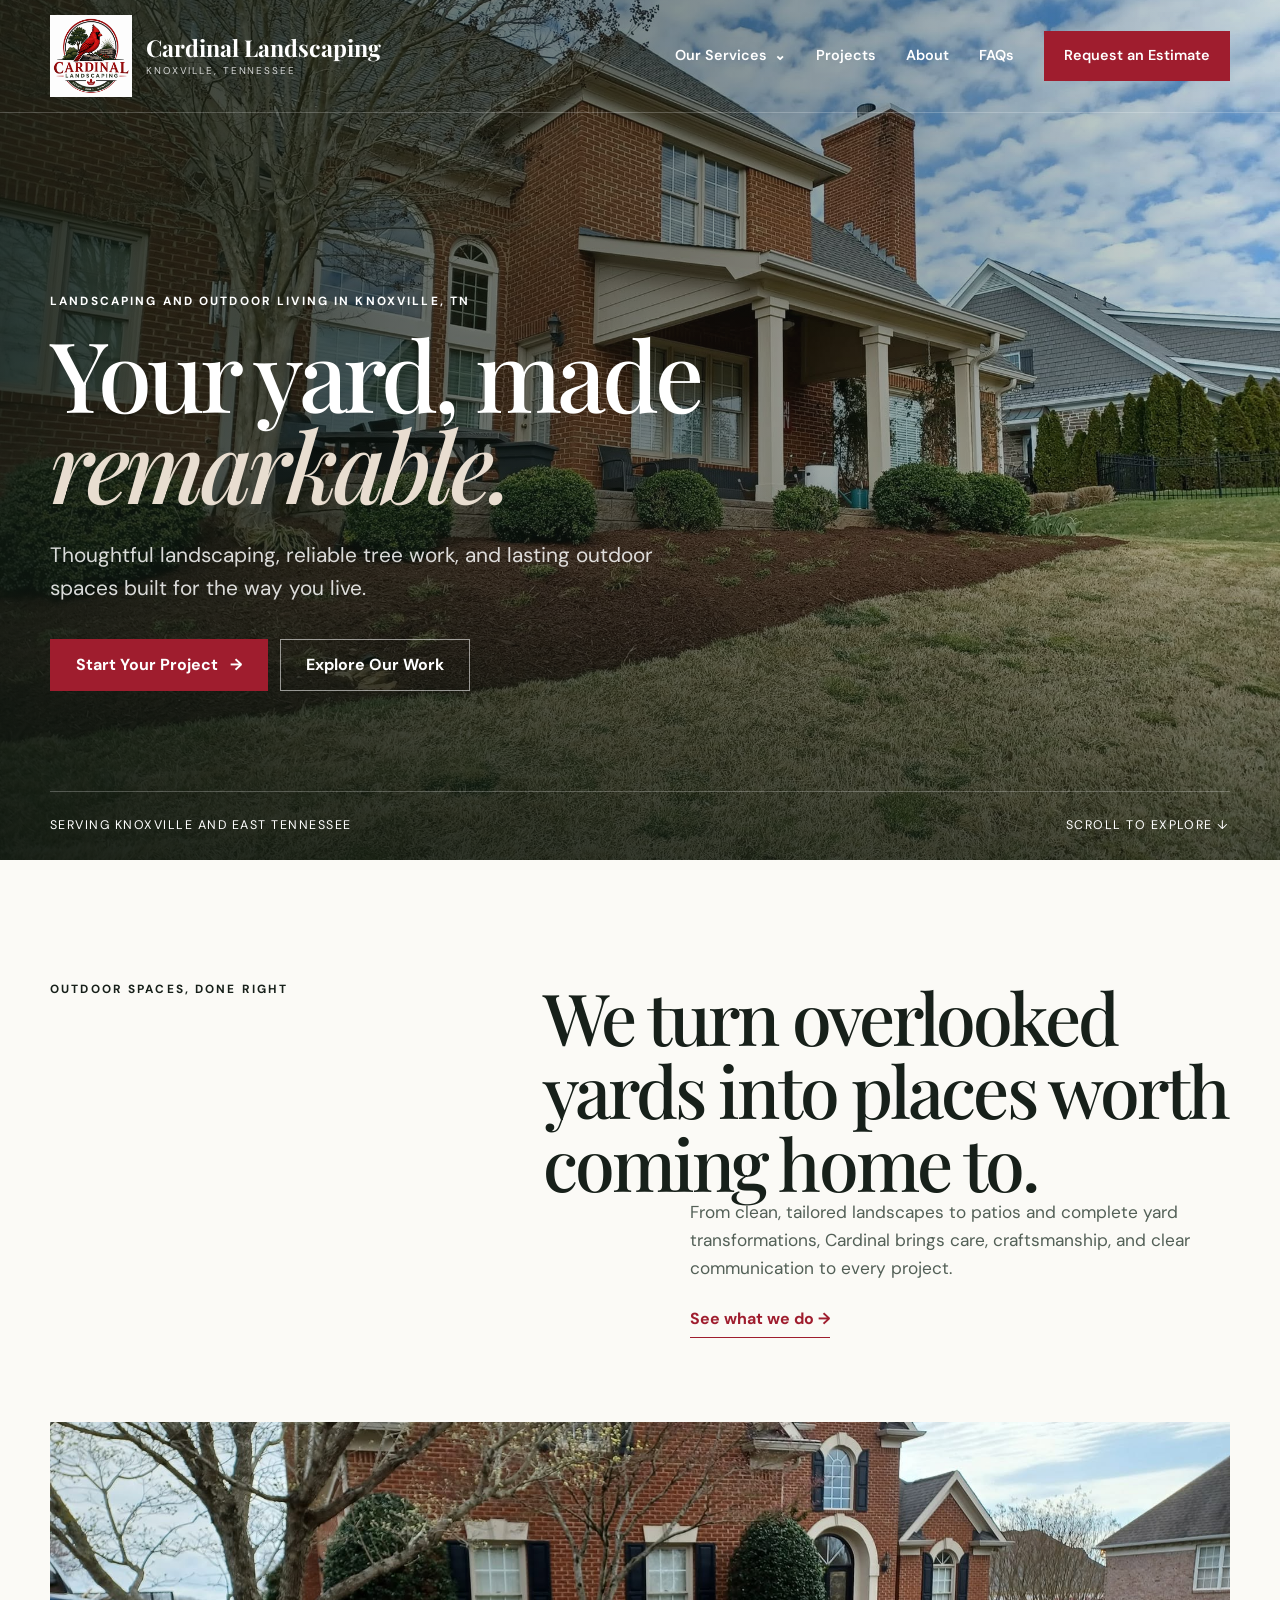
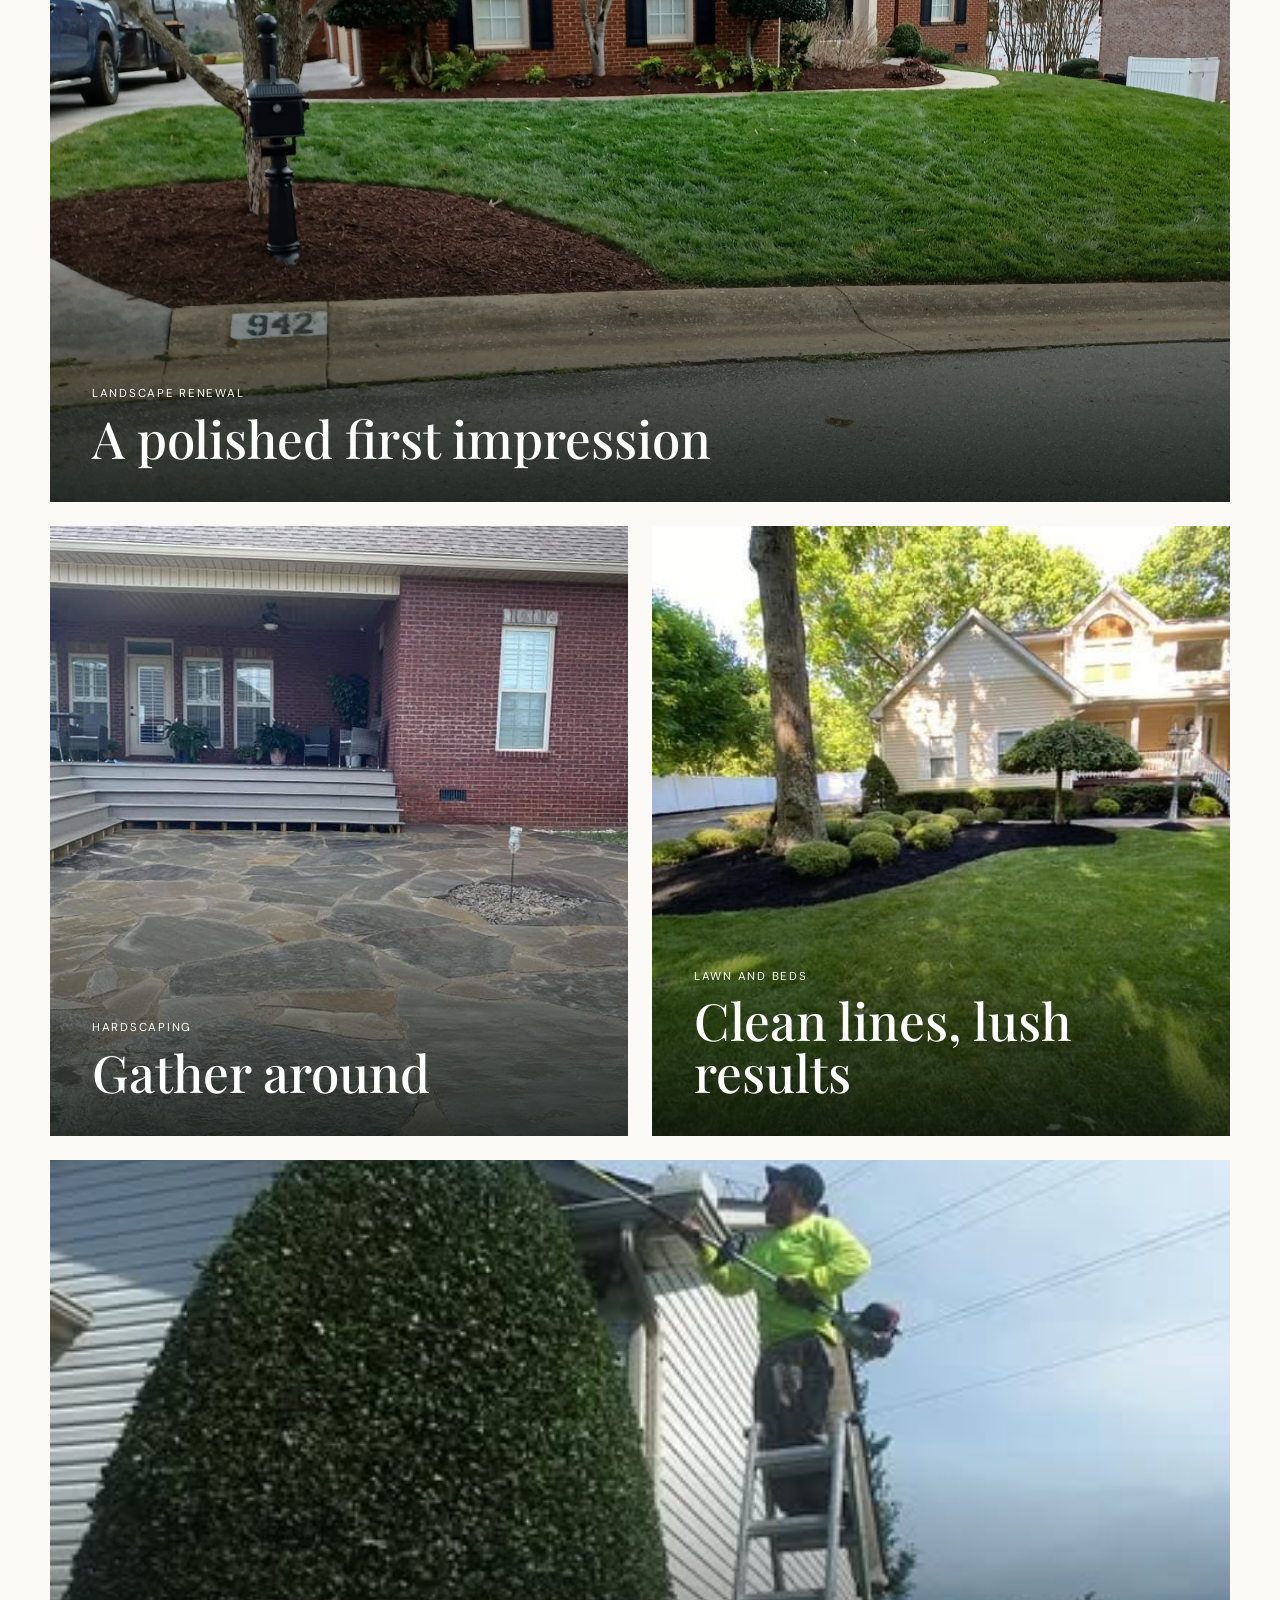
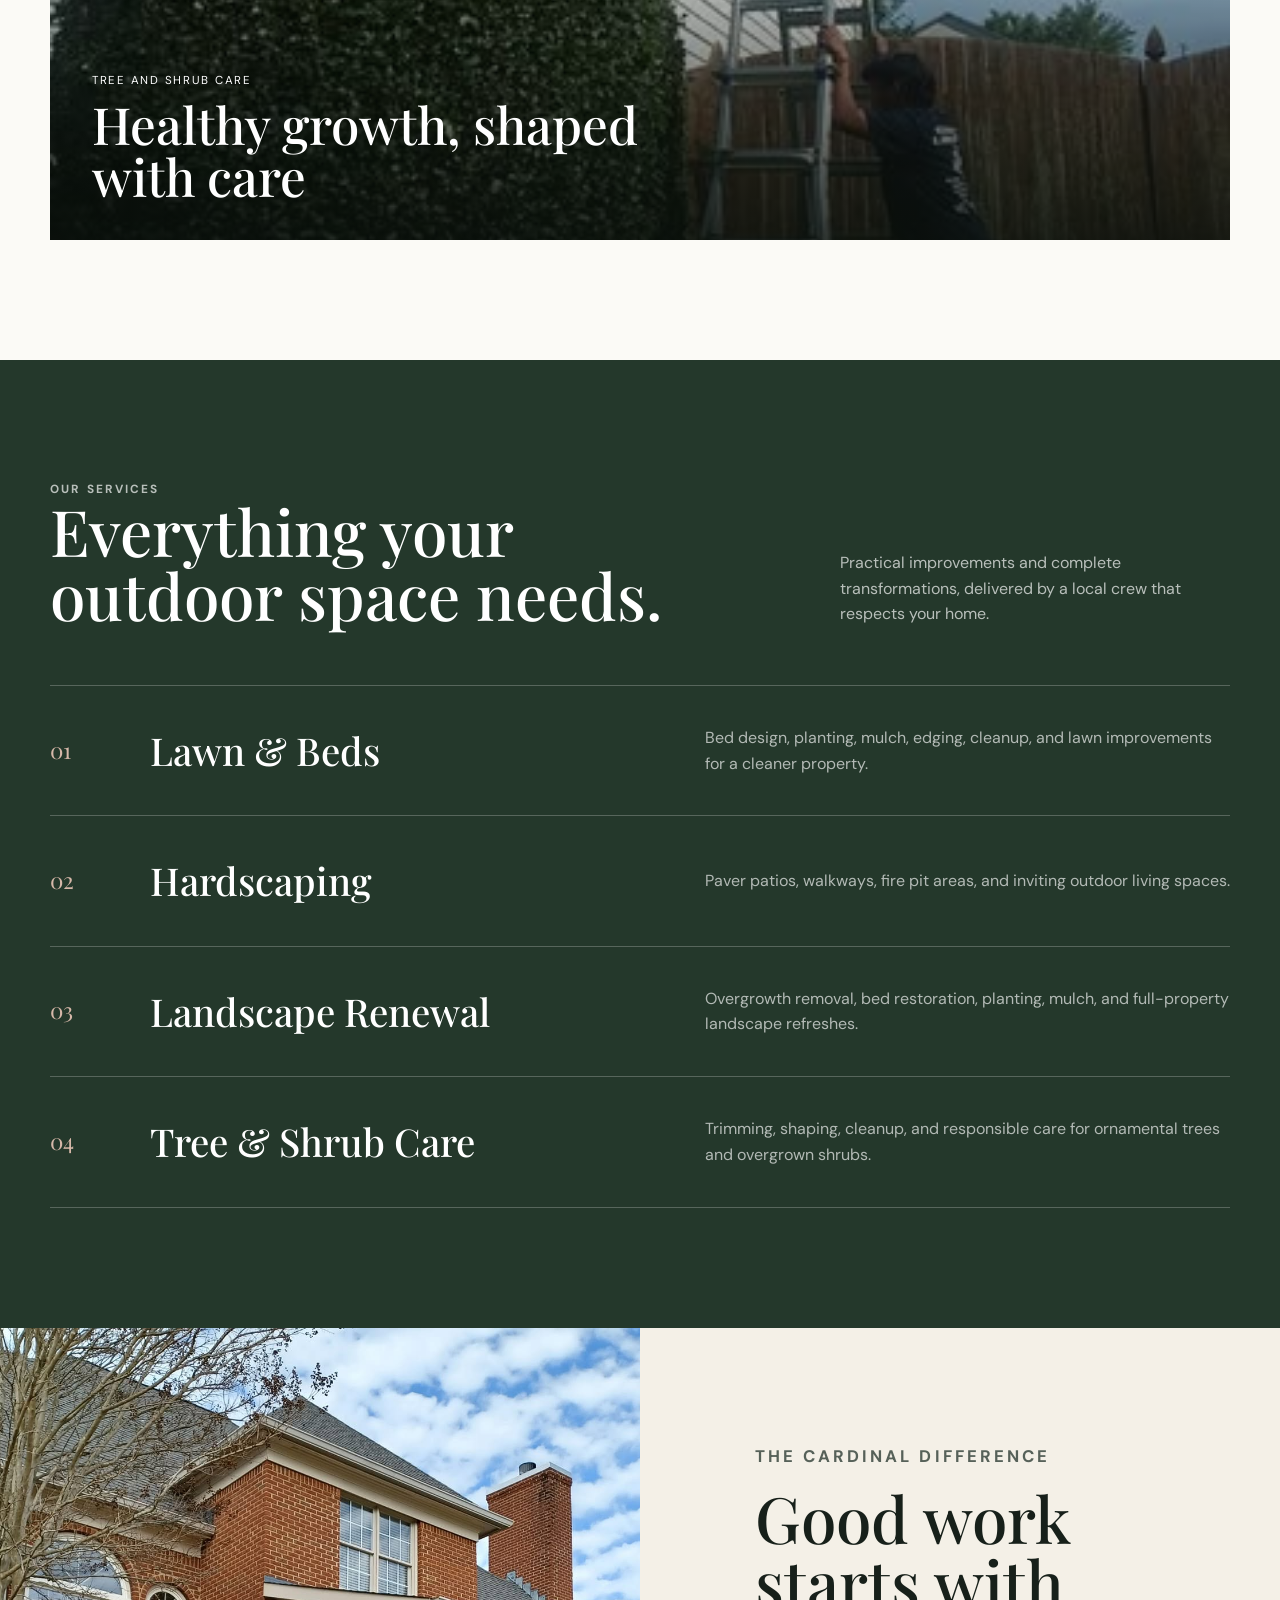
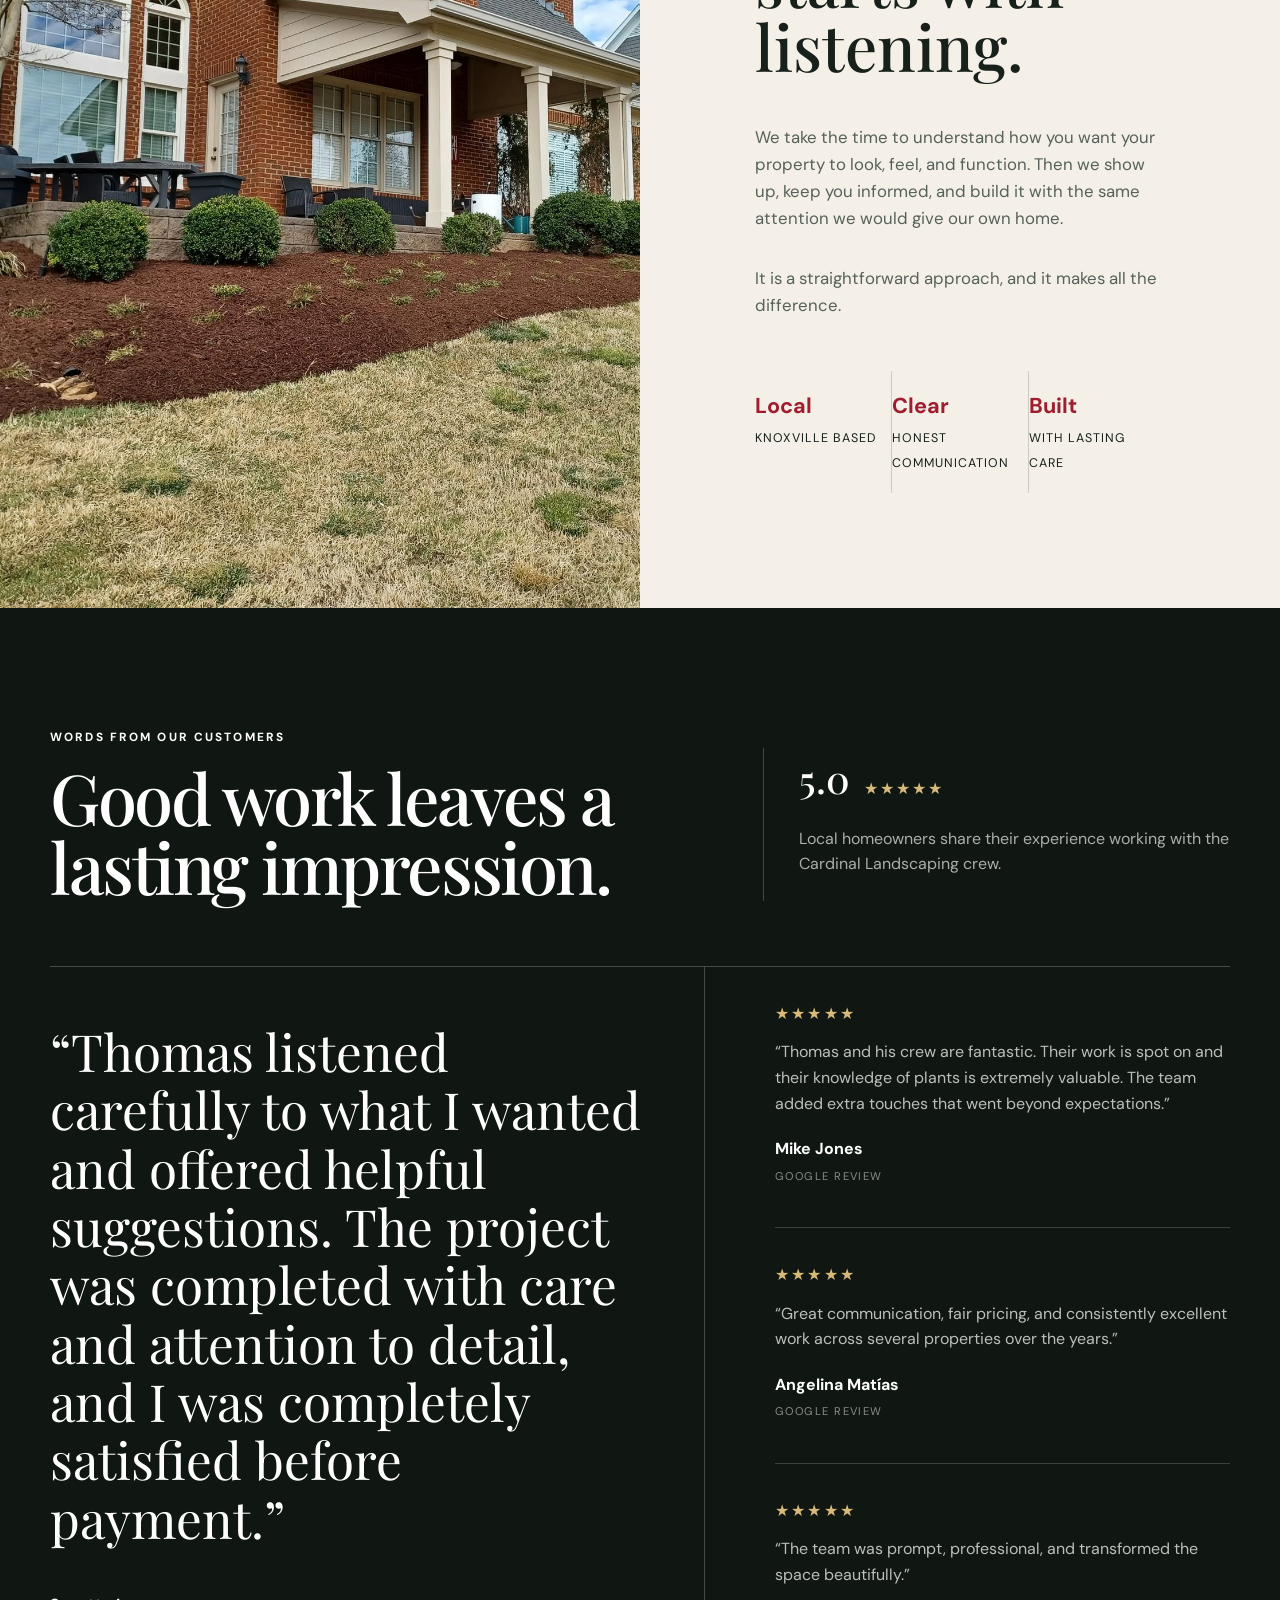
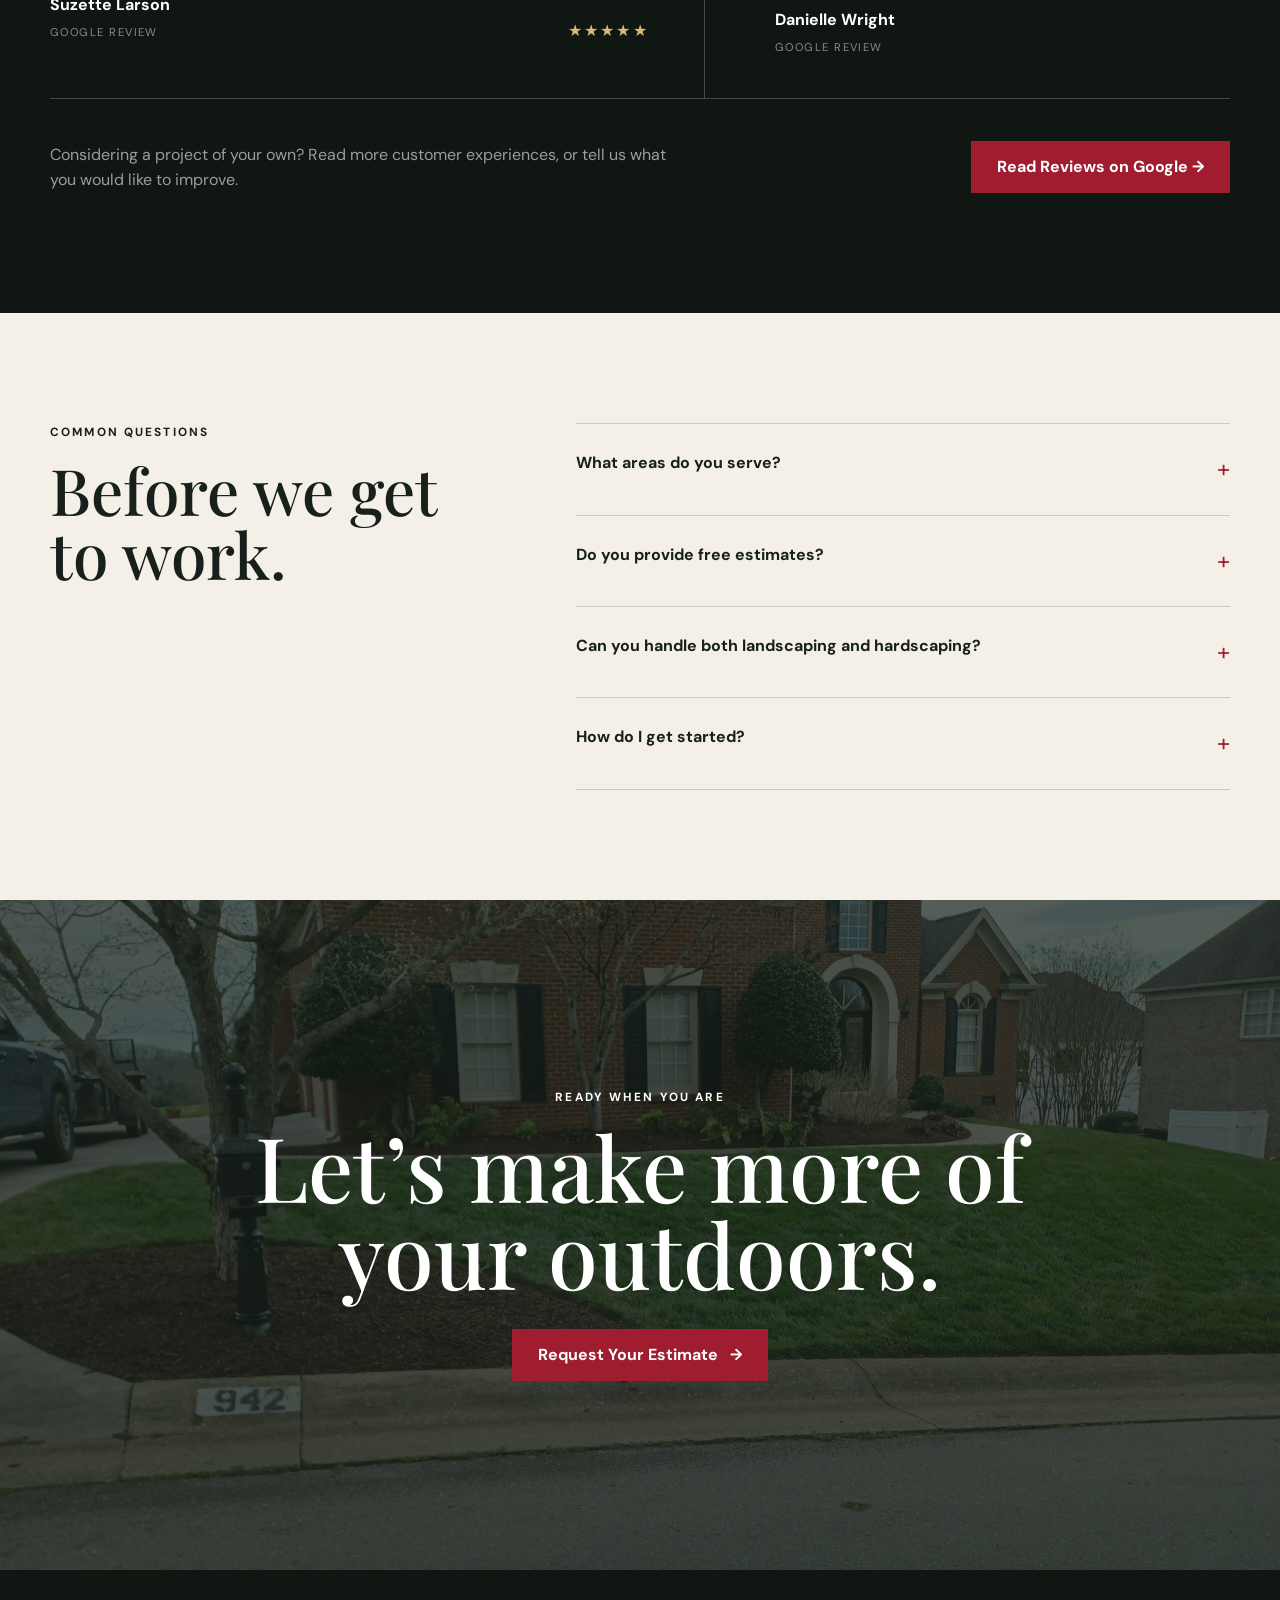
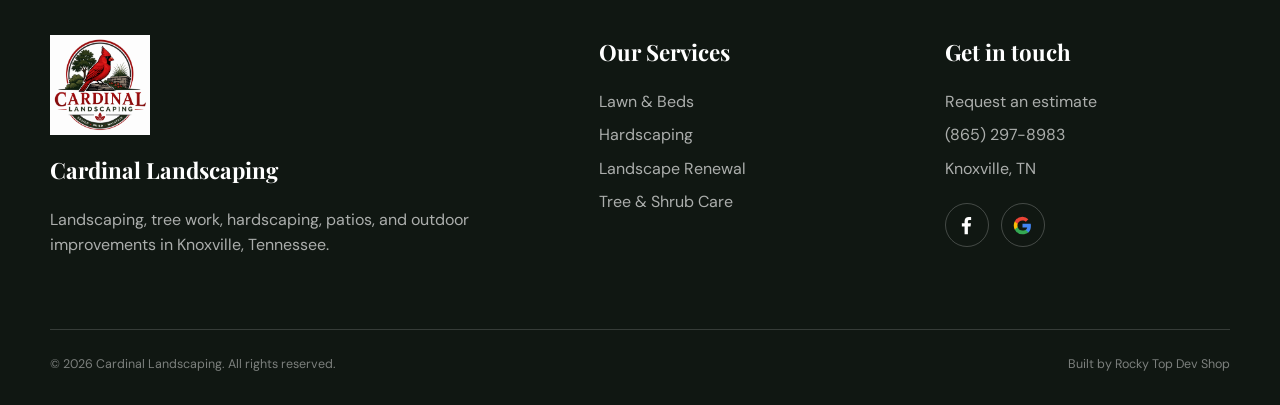
==== index.html @ a50d0946 "Replace hardscape section image" ====
<!doctype html>
<html lang="en">
<head>
  <meta charset="utf-8">
  <meta name="viewport" content="width=device-width, initial-scale=1">
  <link rel="canonical" href="https://cardinal-landscaping.pages.dev/">
  <title>Cardinal Landscaping | Knoxville Landscaping &amp; Outdoor Living</title>
  <meta name="description" content="Knoxville landscaping company for lawn and beds, hardscaping, landscape renewal, and tree and shrub care. Call Cardinal Landscaping for a free estimate.">
  <meta property="og:type" content="website">
  <meta property="og:title" content="Cardinal Landscaping | Knoxville, TN">
  <meta property="og:description" content="Landscape renewal, lawn and beds, hardscaping, and tree and shrub care for Knoxville homeowners.">
  <meta property="og:url" content="https://cardinaltreeserviceknox.com/">
  <meta property="og:image" content="https://cardinal-landscaping.pages.dev/images/project%20Images/485156194_23894635356803899_7988230476543092178_n.jpg">
  <link rel="preconnect" href="https://fonts.googleapis.com">
  <link rel="preconnect" href="https://fonts.gstatic.com" crossorigin>
  <link href="https://fonts.googleapis.com/css2?family=DM+Sans:wght@400;500;600;700&amp;family=Playfair+Display:ital,wght@0,500;0,600;1,500&amp;display=swap" rel="stylesheet">
  <style>
    :root {
      --ink: #17201a;
      --forest: #24382b;
      --cream: #f4f0e7;
      --paper: #fbfaf6;
      --red: #9f1d2e;
      --red-dark: #741321;
      --line: rgba(23, 32, 26, .18);
    }

    * { box-sizing: border-box; }
    html { scroll-behavior: smooth; }
    body {
      margin: 0;
      color: var(--ink);
      background: var(--paper);
      font-family: "DM Sans", sans-serif;
      line-height: 1.6;
    }
    img { display: block; width: 100%; }
    a { color: inherit; }
    button, input, textarea { font: inherit; }
    .shell { width: min(1180px, calc(100% - 48px)); margin: 0 auto; }
    .serif { font-family: "Playfair Display", serif; font-weight: 500; }
    .eyebrow {
      margin: 0 0 16px;
      font-size: .74rem;
      font-weight: 700;
      letter-spacing: .18em;
      text-transform: uppercase;
    }
    .button {
      display: inline-flex;
      align-items: center;
      justify-content: center;
      gap: 12px;
      min-height: 52px;
      padding: 0 25px;
      border: 1px solid transparent;
      background: var(--red);
      color: #fff;
      text-decoration: none;
      font-weight: 700;
      transition: .25s ease;
    }
    .button:hover { background: var(--red-dark); transform: translateY(-2px); }
    .button.outline { background: transparent; border-color: rgba(255,255,255,.55); }
    .button.outline:hover { background: #fff; color: var(--ink); }

    .site-header {
      position: absolute;
      inset: 0 0 auto;
      z-index: 10;
      color: #fff;
      border-bottom: 1px solid rgba(255,255,255,.22);
    }
    .nav {
      min-height: 112px;
      display: flex;
      align-items: center;
      justify-content: space-between;
      gap: 28px;
    }
    .brand { display: flex; align-items: center; gap: 14px; text-decoration: none; }
    .brand img { width: 82px; height: 82px; object-fit: contain; }
    .brand-name { display: grid; line-height: 1.05; }
    .brand-name strong { font-family: "Playfair Display", serif; font-size: 1.45rem; }
    .brand-name span { margin-top: 6px; font-size: .62rem; letter-spacing: .19em; text-transform: uppercase; opacity: .8; }
    .nav-links { display: flex; align-items: center; gap: 30px; }
    .nav-links a, .service-menu-button { text-decoration: none; font-size: .9rem; font-weight: 600; }
    .nav-links > a:not(.nav-call):hover, .service-menu-button:hover { opacity: .7; }
    .nav-call { padding: 13px 20px; background: var(--red); color: #fff; }
    .nav-call:hover { background: var(--red-dark); opacity: 1; }
    .service-menu { position: relative; }
    .service-menu-button { padding: 20px 0; border: 0; color: inherit; background: transparent; cursor: pointer; }
    .service-menu-button::after { content: "⌄"; margin-left: 7px; }
    .service-submenu {
      position: absolute;
      top: calc(100% - 8px);
      left: -22px;
      width: 270px;
      padding: 12px;
      visibility: hidden;
      opacity: 0;
      transform: translateY(8px);
      background: #fff;
      color: var(--ink);
      box-shadow: 0 18px 45px rgba(0,0,0,.2);
      transition: .2s ease;
    }
    .service-submenu a { display: block; padding: 11px 12px; }
    .service-submenu a:hover { color: var(--red); background: var(--cream); }
    .service-menu:hover .service-submenu,
    .service-menu:focus-within .service-submenu,
    .service-menu.open .service-submenu { visibility: visible; opacity: 1; transform: none; }
    .menu-toggle { display: none; border: 0; background: transparent; color: #fff; font-size: 1.8rem; cursor: pointer; }

    .hero {
      min-height: 860px;
      display: grid;
      align-items: end;
      color: #fff;
      background:
        linear-gradient(90deg, rgba(13,22,16,.82) 0%, rgba(13,22,16,.47) 52%, rgba(13,22,16,.15) 100%),
        linear-gradient(0deg, rgba(13,22,16,.64), transparent 45%),
        url("images/project Images/485156194_23894635356803899_7988230476543092178_n.jpg") center 43% / cover;
    }
    .hero-content { max-width: 850px; padding: 220px 0 100px; }
    .hero h1 { margin: 0; font-size: clamp(3.6rem, 7.6vw, 7rem); line-height: .94; letter-spacing: -.045em; }
    .hero h1 em { color: #e8ddd0; }
    .hero p.lead { max-width: 630px; margin: 28px 0 35px; font-size: clamp(1.05rem, 2vw, 1.3rem); color: rgba(255,255,255,.84); }
    .hero-actions { display: flex; flex-wrap: wrap; gap: 12px; }
    .hero-foot {
      display: flex;
      justify-content: space-between;
      gap: 24px;
      padding: 24px 0;
      border-top: 1px solid rgba(255,255,255,.24);
      font-size: .78rem;
      letter-spacing: .12em;
      text-transform: uppercase;
    }

    .intro { padding: 120px 0 84px; background: var(--paper); }
    .intro-grid { display: grid; grid-template-columns: .75fr 1.25fr; gap: 80px; align-items: start; }
    .intro h2 { max-width: 760px; margin: 0; font-size: clamp(2.8rem, 5.6vw, 5.4rem); line-height: 1.02; letter-spacing: -.04em; }
    .intro-copy { max-width: 540px; margin-left: auto; }
    .intro-copy p { margin: 0 0 24px; font-size: 1.08rem; color: #536057; }
    .text-link { display: inline-block; padding-bottom: 5px; border-bottom: 1px solid currentColor; color: var(--red); text-decoration: none; font-weight: 700; }

    .projects { padding: 0 0 120px; }
    .project-grid { display: grid; grid-template-columns: repeat(2, 1fr); gap: 24px; }
    .project-card {
      position: relative;
      min-height: 610px;
      overflow: hidden;
      color: #fff;
      text-decoration: none;
      background: #222;
    }
    .project-card.wide { grid-column: 1 / -1; min-height: 680px; }
    .project-card img { position: absolute; inset: 0; height: 100%; object-fit: cover; transition: transform .7s ease; }
    .project-card::after { content: ""; position: absolute; inset: 0; background: linear-gradient(0deg, rgba(10,16,12,.82), transparent 58%); }
    .project-card:hover img { transform: scale(1.035); }
    .project-info { position: absolute; z-index: 1; inset: auto 42px 38px; }
    .project-info span { font-size: .72rem; letter-spacing: .15em; text-transform: uppercase; }
    .project-info h3 { max-width: 620px; margin: 8px 0 0; font-size: clamp(2.1rem, 4vw, 4rem); line-height: 1; }

    .services { padding: 120px 0; color: #fff; background: var(--forest); }
    .section-head { display: flex; justify-content: space-between; gap: 40px; align-items: end; margin-bottom: 58px; }
    .section-head h2 { max-width: 700px; margin: 0; font-size: clamp(2.9rem, 5vw, 5rem); line-height: 1; }
    .section-head p { max-width: 390px; margin: 0; color: rgba(255,255,255,.68); }
    .service-list { border-top: 1px solid rgba(255,255,255,.23); }
    .service {
      display: grid;
      grid-template-columns: 70px 1fr 1fr;
      gap: 30px;
      align-items: center;
      padding: 34px 0;
      border-bottom: 1px solid rgba(255,255,255,.23);
    }
    .service-number { color: #d6b8a9; font-family: "Playfair Display", serif; font-size: 1.4rem; }
    .service h3 { margin: 0; font-family: "Playfair Display", serif; font-size: clamp(1.7rem, 3vw, 2.6rem); font-weight: 500; }
    .service h3 a { text-decoration: none; }
    .service h3 a:hover { color: #e2c1b2; }
    .service p { margin: 0; color: rgba(255,255,255,.65); }

    .story { display: grid; grid-template-columns: 1fr 1fr; min-height: 760px; background: var(--cream); }
    .story-image img { height: 100%; object-fit: cover; }
    .story-copy { display: flex; flex-direction: column; justify-content: center; padding: clamp(60px, 9vw, 130px); }
    .story-copy h2 { margin: 0 0 30px; font-size: clamp(2.8rem, 5vw, 5rem); line-height: 1; }
    .story-copy p { color: #566159; font-size: 1.05rem; }
    .promise { display: grid; grid-template-columns: repeat(3, 1fr); gap: 1px; margin-top: 35px; background: var(--line); }
    .promise div { padding: 18px 10px 18px 0; background: var(--cream); }
    .promise strong { display: block; font-size: 1.35rem; color: var(--red); }
    .promise span { font-size: .78rem; text-transform: uppercase; letter-spacing: .08em; }

    .reviews {
      padding: 120px 0;
      color: #fff;
      background: #101712;
    }
    .reviews-head {
      display: grid;
      grid-template-columns: 1.15fr .85fr;
      gap: 80px;
      align-items: end;
      margin-bottom: 65px;
    }
    .reviews-head h2 {
      max-width: 720px;
      margin: 0;
      font-size: clamp(3rem, 5.5vw, 5.5rem);
      line-height: .98;
      letter-spacing: -.035em;
    }
    .reviews-summary {
      padding-left: 35px;
      border-left: 1px solid rgba(255,255,255,.22);
    }
    .reviews-summary p { margin: 16px 0 24px; color: rgba(255,255,255,.65); }
    .google-rating { display: flex; align-items: baseline; gap: 14px; }
    .google-rating strong { font-family: "Playfair Display", serif; font-size: 2.4rem; font-weight: 500; }
    .review-stars { color: #d9b978; letter-spacing: .14em; }
    .reviews-grid {
      display: grid;
      grid-template-columns: 1.18fr .82fr;
      gap: 70px;
      border-top: 1px solid rgba(255,255,255,.22);
      border-bottom: 1px solid rgba(255,255,255,.22);
    }
    .featured-review {
      display: flex;
      flex-direction: column;
      justify-content: space-between;
      min-height: 520px;
      padding: 55px 55px 55px 0;
      border-right: 1px solid rgba(255,255,255,.22);
    }
    .featured-review blockquote {
      margin: 0;
      font-family: "Playfair Display", serif;
      font-size: clamp(2.25rem, 4vw, 4rem);
      line-height: 1.14;
    }
    .review-source {
      display: flex;
      justify-content: space-between;
      gap: 20px;
      align-items: end;
      margin-top: 45px;
    }
    .review-author strong { display: block; font-size: 1rem; }
    .review-author span {
      color: rgba(255,255,255,.5);
      font-size: .7rem;
      letter-spacing: .13em;
      text-transform: uppercase;
    }
    .supporting-reviews { display: grid; }
    .supporting-review {
      padding: 34px 0;
      border-bottom: 1px solid rgba(255,255,255,.18);
    }
    .supporting-review:last-child { border-bottom: 0; }
    .supporting-review p { margin: 13px 0 20px; color: rgba(255,255,255,.72); font-size: 1rem; }
    .supporting-review .review-source { margin-top: 0; }
    .reviews-action {
      display: flex;
      justify-content: space-between;
      gap: 30px;
      align-items: center;
      padding-top: 42px;
    }
    .reviews-action p { max-width: 620px; margin: 0; color: rgba(255,255,255,.58); }
    .reviews-action .button { flex-shrink: 0; }

    .faq { padding: 110px 0; background: var(--cream); }
    .faq-grid { display: grid; grid-template-columns: .8fr 1.2fr; gap: 90px; }
    .faq h2 { margin: 0; font-size: clamp(3rem, 5vw, 5rem); line-height: 1; }
    details { border-top: 1px solid var(--line); }
    details:last-child { border-bottom: 1px solid var(--line); }
    summary { display: flex; justify-content: space-between; gap: 20px; padding: 26px 0; cursor: pointer; list-style: none; font-weight: 700; }
    summary::-webkit-details-marker { display: none; }
    summary::after { content: "+"; color: var(--red); font-size: 1.5rem; font-weight: 400; }
    details[open] summary::after { content: "−"; }
    details p { margin: -8px 50px 28px 0; color: #59635b; }

    .cta {
      position: relative;
      min-height: 670px;
      display: grid;
      place-items: center;
      color: #fff;
      text-align: center;
      background:
        linear-gradient(rgba(23,32,26,.72), rgba(23,32,26,.78)),
        url("images/project Images/cardJob1_3.jpg") center 54% / cover;
    }
    .cta-inner { max-width: 880px; padding: 100px 24px; }
    .cta h2 { margin: 0 0 32px; font-size: clamp(3.2rem, 7vw, 6.5rem); line-height: .97; }

    footer { padding: 65px 0 30px; color: #fff; background: #101712; }
    .footer-grid { display: grid; grid-template-columns: 1.2fr .7fr .7fr; gap: 60px; padding-bottom: 55px; }
    .footer-logo { width: 100px; margin-bottom: 18px; }
    footer h3 { margin: 0 0 18px; font-family: "Playfair Display", serif; font-size: 1.4rem; }
    footer p, footer a { color: rgba(255,255,255,.65); }
    footer a { display: block; margin: 8px 0; text-decoration: none; }
    footer a:hover { color: #fff; }
    .footer-socials { display: flex; gap: 12px; margin-top: 22px; }
    footer .social-link {
      display: inline-flex;
      align-items: center;
      justify-content: center;
      width: 44px;
      height: 44px;
      margin: 0;
      border: 1px solid rgba(255,255,255,.22);
      border-radius: 50%;
      color: #fff;
      transition: .2s ease;
    }
    footer .social-link:hover { border-color: #fff; background: rgba(255,255,255,.08); transform: translateY(-2px); }
    .social-link svg { width: 21px; height: 21px; }
    .copyright { display: flex; justify-content: space-between; gap: 20px; padding-top: 25px; border-top: 1px solid rgba(255,255,255,.16); color: rgba(255,255,255,.45); font-size: .78rem; }
    .copyright a { display: inline; margin: 0; color: inherit; text-decoration: none; }

    @media (max-width: 900px) {
      .nav { min-height: 90px; }
      .brand img { width: 62px; height: 62px; }
      .nav-links { display: none; position: absolute; top: 90px; left: 0; right: 0; padding: 24px; background: var(--ink); flex-direction: column; align-items: stretch; }
      .nav-links.open { display: flex; }
      .menu-toggle { display: block; }
      .service-menu-button { width: 100%; padding: 10px 0; text-align: left; }
      .service-submenu { position: static; display: none; width: 100%; visibility: visible; opacity: 1; transform: none; box-shadow: none; margin-top: 4px; }
      .service-menu.open .service-submenu { display: block; }
      .hero { min-height: 760px; }
      .intro-grid, .faq-grid, .reviews-head { grid-template-columns: 1fr; gap: 35px; }
      .intro-copy { margin: 0; }
      .project-card, .project-card.wide { min-height: 520px; }
      .section-head { display: block; }
      .section-head p { margin-top: 25px; }
      .service { grid-template-columns: 45px 1fr; }
      .service p { grid-column: 2; }
      .story { grid-template-columns: 1fr; }
      .story-image { height: 520px; }
      .reviews-summary { padding: 28px 0 0; border-top: 1px solid rgba(255,255,255,.22); border-left: 0; }
      .reviews-grid { grid-template-columns: 1fr; gap: 0; }
      .featured-review { min-height: auto; padding: 50px 0; border-right: 0; border-bottom: 1px solid rgba(255,255,255,.22); }
      .footer-grid { grid-template-columns: 1fr 1fr; }
    }

    @media (max-width: 640px) {
      .shell { width: min(100% - 30px, 1180px); }
      .brand-name span { display: none; }
      .brand-name strong { font-size: 1.12rem; }
      .hero { min-height: 700px; }
      .hero-content { padding: 170px 0 60px; }
      .hero h1 { font-size: clamp(3rem, 15vw, 4.5rem); }
      .hero-foot { flex-direction: column; gap: 8px; }
      .intro, .services, .reviews, .faq { padding: 80px 0; }
      .project-grid { grid-template-columns: 1fr; }
      .project-card.wide { grid-column: auto; }
      .project-card, .project-card.wide { min-height: 470px; }
      .project-info { inset: auto 24px 24px; }
      .service { grid-template-columns: 36px 1fr; gap: 14px; }
      .story-image { height: 390px; }
      .story-copy { padding: 70px 24px; }
      .promise { grid-template-columns: 1fr; background: transparent; }
      .featured-review blockquote { font-size: 2rem; }
      .review-source, .reviews-action { align-items: flex-start; flex-direction: column; }
      .reviews-action .button { width: 100%; }
      .footer-grid { grid-template-columns: 1fr; gap: 35px; }
      .copyright { flex-direction: column; }
    }
  </style>
  <script type="application/ld+json">
    {
      "@context": "https://schema.org",
      "@type": "LandscapingBusiness",
      "name": "Cardinal Landscaping",
      "url": "https://cardinal-landscaping.pages.dev/",
      "logo": "https://cardinal-landscaping.pages.dev/images/cardinal_logo.png",
      "image": "https://cardinal-landscaping.pages.dev/images/project%20Images/485156194_23894635356803899_7988230476543092178_n.jpg",
      "telephone": "+1-865-297-8983",
      "areaServed": [
        {"@type": "City", "name": "Knoxville"},
        {"@type": "AdministrativeArea", "name": "East Tennessee"}
      ],
      "sameAs": ["https://https://www.facebook.com/cardinallandscapingtn"]
    }
  </script>
</head>
<body>
  <header class="site-header">
    <div class="shell nav">
      <a class="brand" href="#home" aria-label="Cardinal Landscaping home">
        <img src="images/cardinal_logo.png" alt="Cardinal Landscaping logo">
        <span class="brand-name"><strong>Cardinal Landscaping</strong><span>Knoxville, Tennessee</span></span>
      </a>
      <button class="menu-toggle" type="button" aria-label="Open navigation" aria-expanded="false">☰</button>
      <nav class="nav-links" aria-label="Main navigation">
        <div class="service-menu">
          <button class="service-menu-button" type="button" aria-expanded="false">Our Services</button>
          <div class="service-submenu">
            <a href="lawn-and-beds.html">Lawn &amp; Beds</a>
            <a href="hardscaping.html">Hardscaping</a>
            <a href="landscape-renewal.html">Landscape Renewal</a>
            <a href="tree-and-shrub-care.html">Tree &amp; Shrub Care</a>
          </div>
        </div>
        <a href="#projects">Projects</a>
        <a href="#about">About</a>
        <a href="#faq">FAQs</a>
        <a class="nav-call" href="contact.html">Request an Estimate</a>
      </nav>
    </div>
  </header>

  <main>
    <section class="hero" id="home">
      <div class="shell">
        <div class="hero-content">
          <p class="eyebrow">Landscaping and outdoor living in Knoxville, TN</p>
          <h1 class="serif">Your yard, made <em>remarkable.</em></h1>
          <p class="lead">Thoughtful landscaping, reliable tree work, and lasting outdoor spaces built for the way you live.</p>
          <div class="hero-actions">
            <a class="button" href="contact.html">Start Your Project <span>→</span></a>
            <a class="button outline" href="#projects">Explore Our Work</a>
          </div>
        </div>
        <div class="hero-foot"><span>Serving Knoxville and East Tennessee</span><span>Scroll to explore ↓</span></div>
      </div>
    </section>

    <section class="intro">
      <div class="shell intro-grid">
        <p class="eyebrow">Outdoor spaces, done right</p>
        <div>
          <h2 class="serif">We turn overlooked yards into places worth coming home to.</h2>
          <div class="intro-copy">
            <p>From clean, tailored landscapes to patios and complete yard transformations, Cardinal brings care, craftsmanship, and clear communication to every project.</p>
            <a class="text-link" href="#services">See what we do →</a>
          </div>
        </div>
      </div>
    </section>

    <section class="projects" id="projects" aria-label="Featured projects">
      <div class="shell project-grid">
        <a class="project-card wide" href="landscape-renewal.html">
          <img src="images/project Images/cardJob1_3.jpg" alt="Fresh lawn and landscaped beds surrounding a brick home">
          <div class="project-info"><span>Landscape renewal</span><h3 class="serif">A polished first impression</h3></div>
        </a>
        <a class="project-card" href="hardscaping.html">
          <img src="images/project Images/hardscape_new.jpg" alt="Flagstone hardscape patio beside a brick home">
          <div class="project-info"><span>Hardscaping</span><h3 class="serif">Gather around</h3></div>
        </a>
        <a class="project-card" href="lawn-and-beds.html">
          <img src="images/project Images/cardJob2_1.jpg" alt="Manicured green lawn and garden beds">
          <div class="project-info"><span>Lawn and beds</span><h3 class="serif">Clean lines, lush results</h3></div>
        </a>
        <a class="project-card wide" href="tree-and-shrub-care.html">
          <img src="images/project Images/cardJob5_1.jpg" alt="Cardinal Landscaping crew trimming a tall shrub beside a Knoxville home">
          <div class="project-info"><span>Tree and shrub care</span><h3 class="serif">Healthy growth, shaped with care</h3></div>
        </a>
      </div>
    </section>

    <section class="services" id="services">
      <div class="shell">
        <div class="section-head">
          <div><p class="eyebrow">Our services</p><h2 class="serif">Everything your outdoor space needs.</h2></div>
          <p>Practical improvements and complete transformations, delivered by a local crew that respects your home.</p>
        </div>
        <div class="service-list">
          <article class="service"><span class="service-number">01</span><h3><a href="lawn-and-beds.html">Lawn &amp; Beds</a></h3><p>Bed design, planting, mulch, edging, cleanup, and lawn improvements for a cleaner property.</p></article>
          <article class="service"><span class="service-number">02</span><h3><a href="hardscaping.html">Hardscaping</a></h3><p>Paver patios, walkways, fire pit areas, and inviting outdoor living spaces.</p></article>
          <article class="service"><span class="service-number">03</span><h3><a href="landscape-renewal.html">Landscape Renewal</a></h3><p>Overgrowth removal, bed restoration, planting, mulch, and full-property landscape refreshes.</p></article>
          <article class="service"><span class="service-number">04</span><h3><a href="tree-and-shrub-care.html">Tree &amp; Shrub Care</a></h3><p>Trimming, shaping, cleanup, and responsible care for ornamental trees and overgrown shrubs.</p></article>
        </div>
      </div>
    </section>

    <section class="story" id="about">
      <div class="story-image"><img src="images/project Images/485156194_23894635356803899_7988230476543092178_n.jpg" alt="Finished landscaping around a Knoxville home"></div>
      <div class="story-copy">
        <p class="eyebrow">The Cardinal difference</p>
        <h2 class="serif">Good work starts with listening.</h2>
        <p>We take the time to understand how you want your property to look, feel, and function. Then we show up, keep you informed, and build it with the same attention we would give our own home.</p>
        <p>It is a straightforward approach, and it makes all the difference.</p>
        <div class="promise">
          <div><strong>Local</strong><span>Knoxville based</span></div>
          <div><strong>Clear</strong><span>Honest communication</span></div>
          <div><strong>Built</strong><span>With lasting care</span></div>
        </div>
      </div>
    </section>

    <section id="reviews" class="reviews">
      <div class="shell">
        <div class="reviews-head">
          <div>
            <p class="eyebrow">Words from our customers</p>
            <h2 class="serif">Good work leaves a lasting impression.</h2>
          </div>
          <div class="reviews-summary">
            <div class="google-rating">
              <strong>5.0</strong>
              <span class="review-stars" aria-label="5 out of 5 stars">★★★★★</span>
            </div>
            <p>Local homeowners share their experience working with the Cardinal Landscaping crew.</p>
          </div>
        </div>

        <div class="reviews-grid">
          <article class="featured-review">
            <blockquote>“Thomas listened carefully to what I wanted and offered helpful suggestions. The project was completed with care and attention to detail, and I was completely satisfied before payment.”</blockquote>
            <div class="review-source">
              <div class="review-author">
                <strong>Suzette Larson</strong>
                <span>Google review</span>
              </div>
              <span class="review-stars" aria-label="5 out of 5 stars">★★★★★</span>
            </div>
          </article>

          <div class="supporting-reviews">
            <article class="supporting-review">
              <span class="review-stars" aria-label="5 out of 5 stars">★★★★★</span>
              <p>“Thomas and his crew are fantastic. Their work is spot on and their knowledge of plants is extremely valuable. The team added extra touches that went beyond expectations.”</p>
              <div class="review-author"><strong>Mike Jones</strong><span>Google review</span></div>
            </article>
            <article class="supporting-review">
              <span class="review-stars" aria-label="5 out of 5 stars">★★★★★</span>
              <p>“Great communication, fair pricing, and consistently excellent work across several properties over the years.”</p>
              <div class="review-author"><strong>Angelina Matías</strong><span>Google review</span></div>
            </article>
            <article class="supporting-review">
              <span class="review-stars" aria-label="5 out of 5 stars">★★★★★</span>
              <p>“The team was prompt, professional, and transformed the space beautifully.”</p>
              <div class="review-author"><strong>Danielle Wright</strong><span>Google review</span></div>
            </article>
          </div>
        </div>

        <div class="reviews-action">
          <p>Considering a project of your own? Read more customer experiences, or tell us what you would like to improve.</p>
          <a class="button" href="https://www.google.com/search?sca_esv=bcc915fd4b92abab&amp;sxsrf=ANbL-n54eHVWfP9sGRJ-cE6kNIElUN84Mg:1781014894088&amp;si=AL3DRZEsmMGCryMMFSHJ3StBhOdZ2-6yYkXd_doETEE1OR-qOSgO477o3-Ii9t0udDNcyqRlBuNOlYjus_pP6kYAhG7g-C-F0Edssv0-85lbDfbsb1hWvuiUj96qMONciXMpHEipxSlQDZQsmqDf30_pClcH-70ucwwAP6_iLDpsKK8_2jspi-0%3D&amp;q=Cardinal+Landscaping+and+Tree+Service+Reviews&amp;sa=X&amp;ved=2ahUKEwjp-ufArfqUAxVp4MkDHUTMCWUQ0bkNegQIOhAF&amp;biw=1889&amp;bih=934&amp;dpr=1" target="_blank" rel="noopener">Read Reviews on Google →</a>
        </div>
      </div>
    </section>

    <section class="faq" id="faq">
      <div class="shell faq-grid">
        <div><p class="eyebrow">Common questions</p><h2 class="serif">Before we get to work.</h2></div>
        <div>
          <details><summary>What areas do you serve?</summary><p>We serve Knoxville and surrounding communities throughout East Tennessee. Call us with your address and we will quickly confirm availability.</p></details>
          <details><summary>Do you provide free estimates?</summary><p>Yes. We will discuss your goals, take a look at the property, and provide a clear estimate before work begins.</p></details>
          <details><summary>Can you handle both landscaping and hardscaping?</summary><p>Yes. Our work ranges from planting, beds, cleanup, and tree care to patios, walkways, fire pits, and broader outdoor transformations.</p></details>
          <details><summary>How do I get started?</summary><p>Call Cardinal at (865) 297-8983. Tell us what you have in mind and we will arrange the next step.</p></details>
        </div>
      </div>
    </section>

    <section class="cta" id="contact">
      <div class="cta-inner">
        <p class="eyebrow">Ready when you are</p>
        <h2 class="serif">Let’s make more of your outdoors.</h2>
        <a class="button" href="contact.html">Request Your Estimate <span>→</span></a>
      </div>
    </section>
  </main>

  <footer>
    <div class="shell">
      <div class="footer-grid">
        <div>
          <img class="footer-logo" src="images/cardinal_logo.png" alt="">
          <h3>Cardinal Landscaping</h3>
          <p>Landscaping, tree work, hardscaping, patios, and outdoor improvements in Knoxville, Tennessee.</p>
        </div>
        <div><h3>Our Services</h3><a href="lawn-and-beds.html">Lawn &amp; Beds</a><a href="hardscaping.html">Hardscaping</a><a href="landscape-renewal.html">Landscape Renewal</a><a href="tree-and-shrub-care.html">Tree &amp; Shrub Care</a></div>
        <div>
          <h3>Get in touch</h3>
          <a href="contact.html">Request an estimate</a>
          <a href="tel:+18652978983">(865) 297-8983</a>
          <a href="https://www.google.com/maps/search/knoxville" target="_blank" rel="noopener">Knoxville, TN</a>
          <div class="footer-socials" aria-label="Cardinal Landscaping social links">
            <a class="social-link" href="https://www.facebook.com/cardinallandscapingtn" target="_blank" rel="noopener" aria-label="Visit Cardinal Landscaping on Facebook">
              <svg viewBox="0 0 24 24" aria-hidden="true"><path fill="currentColor" d="M13.6 22v-9h3l.5-3.5h-3.5V7.3c0-1 .3-1.7 1.8-1.7h1.9V2.5c-.3 0-1.5-.1-2.8-.1-2.8 0-4.7 1.7-4.7 4.8v2.3H6.7V13h3.1v9h3.8Z"/></svg>
            </a>
            <a class="social-link" href="https://www.google.com/search?sca_esv=bcc915fd4b92abab&amp;sxsrf=ANbL-n54eHVWfP9sGRJ-cE6kNIElUN84Mg:1781014894088&amp;si=AL3DRZEsmMGCryMMFSHJ3StBhOdZ2-6yYkXd_doETEE1OR-qOSgO477o3-Ii9t0udDNcyqRlBuNOlYjus_pP6kYAhG7g-C-F0Edssv0-85lbDfbsb1hWvuiUj96qMONciXMpHEipxSlQDZQsmqDf30_pClcH-70ucwwAP6_iLDpsKK8_2jspi-0%3D&amp;q=Cardinal+Landscaping+and+Tree+Service+Reviews&amp;sa=X&amp;ved=2ahUKEwjp-ufArfqUAxVp4MkDHUTMCWUQ0bkNegQIOhAF&amp;biw=1889&amp;bih=934&amp;dpr=1" target="_blank" rel="noopener" aria-label="Read Cardinal Landscaping reviews on Google">
              <svg viewBox="0 0 24 24" aria-hidden="true"><path fill="#4285F4" d="M21.6 12.2c0-.7-.1-1.5-.2-2.2H12v4.3h5.4a4.6 4.6 0 0 1-2 3v2.8h3.3c1.9-1.8 2.9-4.4 2.9-7.9Z"/><path fill="#34A853" d="M12 22c2.7 0 5-.9 6.7-2.4l-3.3-2.8c-.9.6-2.1 1-3.4 1a5.9 5.9 0 0 1-5.5-4.1H3.1v2.9A10 10 0 0 0 12 22Z"/><path fill="#FBBC05" d="M6.5 13.7A6 6 0 0 1 6.2 12c0-.6.1-1.2.3-1.7V7.4H3.1A10 10 0 0 0 2 12c0 1.6.4 3.2 1.1 4.6l3.4-2.9Z"/><path fill="#EA4335" d="M12 6.2c1.5 0 2.8.5 3.8 1.5l2.9-2.9A9.7 9.7 0 0 0 12 2a10 10 0 0 0-8.9 5.4l3.4 2.9A5.9 5.9 0 0 1 12 6.2Z"/></svg>
            </a>
          </div>
        </div>
      </div>
      <div class="copyright"><span>© <span id="year"></span> Cardinal Landscaping. All rights reserved.</span><span><a href="https://rockytopdevshop.com/" target="_blank" rel="noopener">Built by Rocky Top Dev Shop</a></span></div>
    </div>
  </footer>
  <script src="site.js"></script>
</body>
</html>
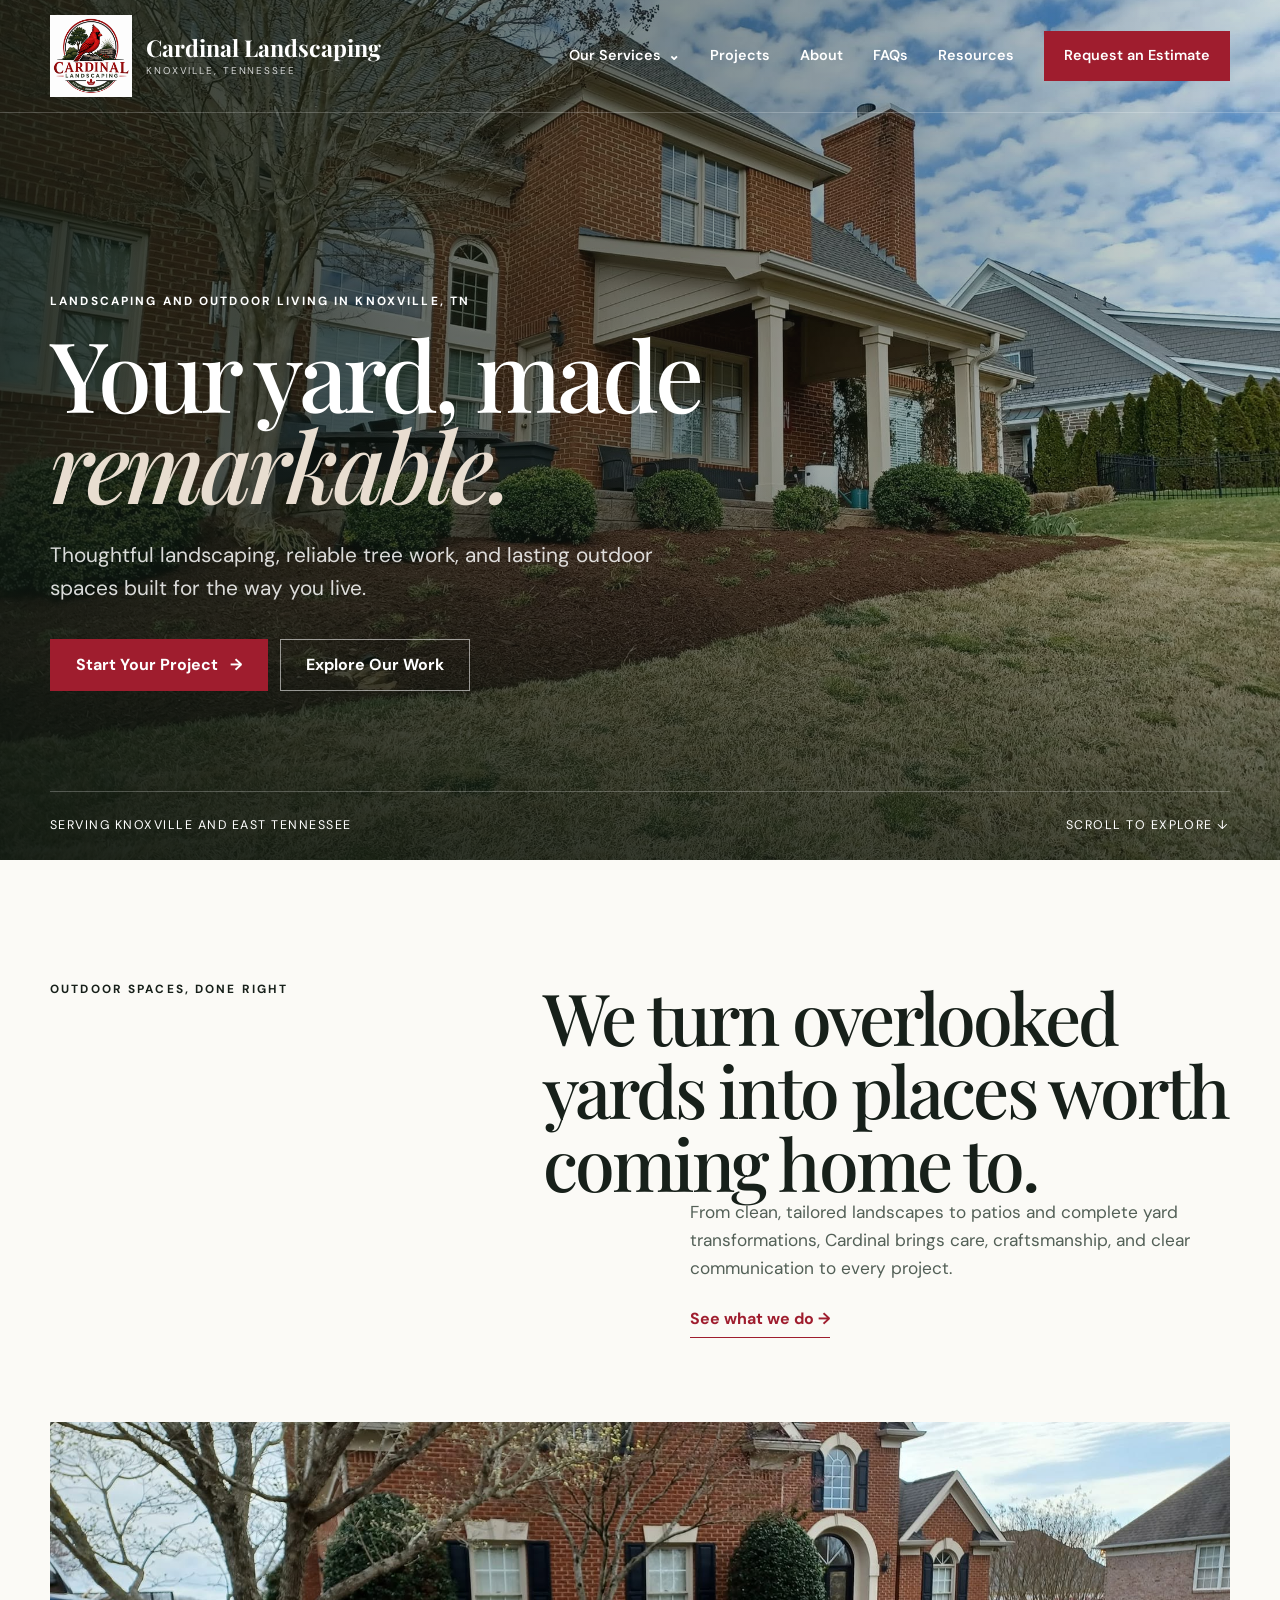
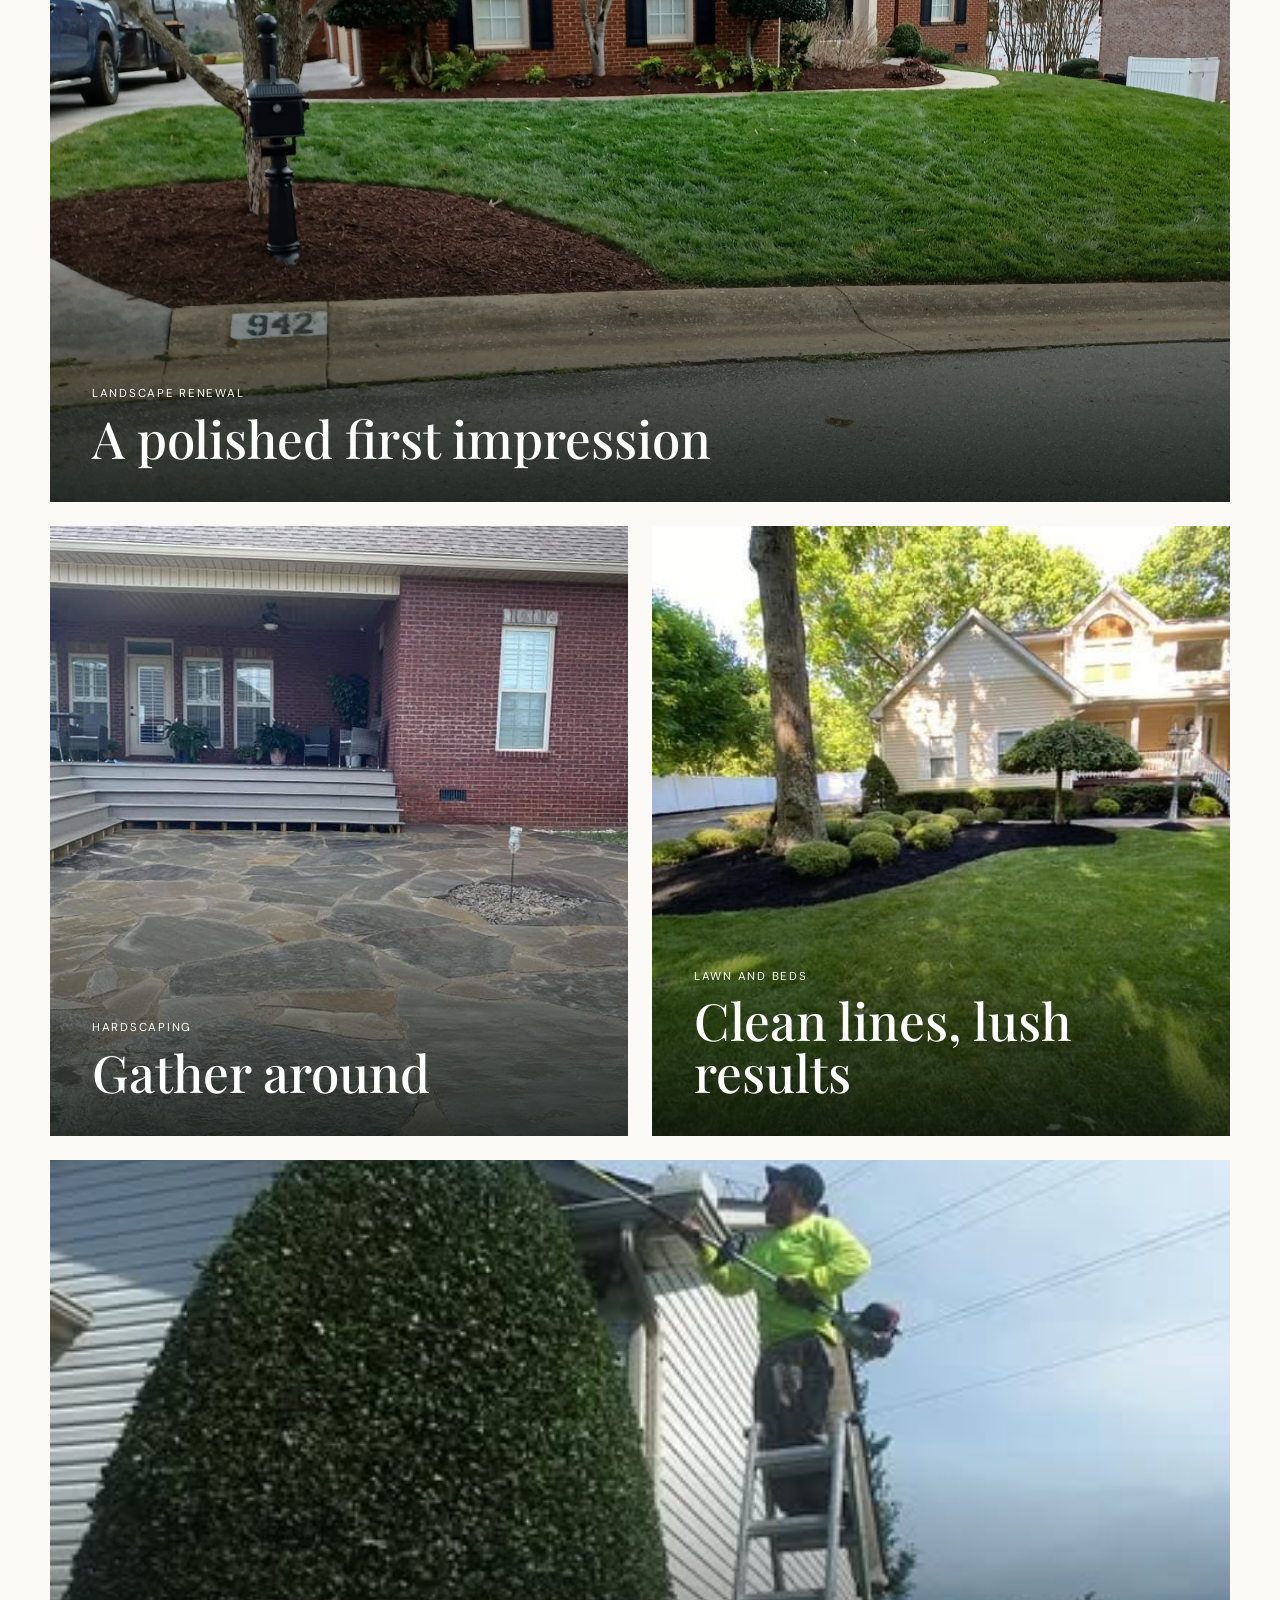
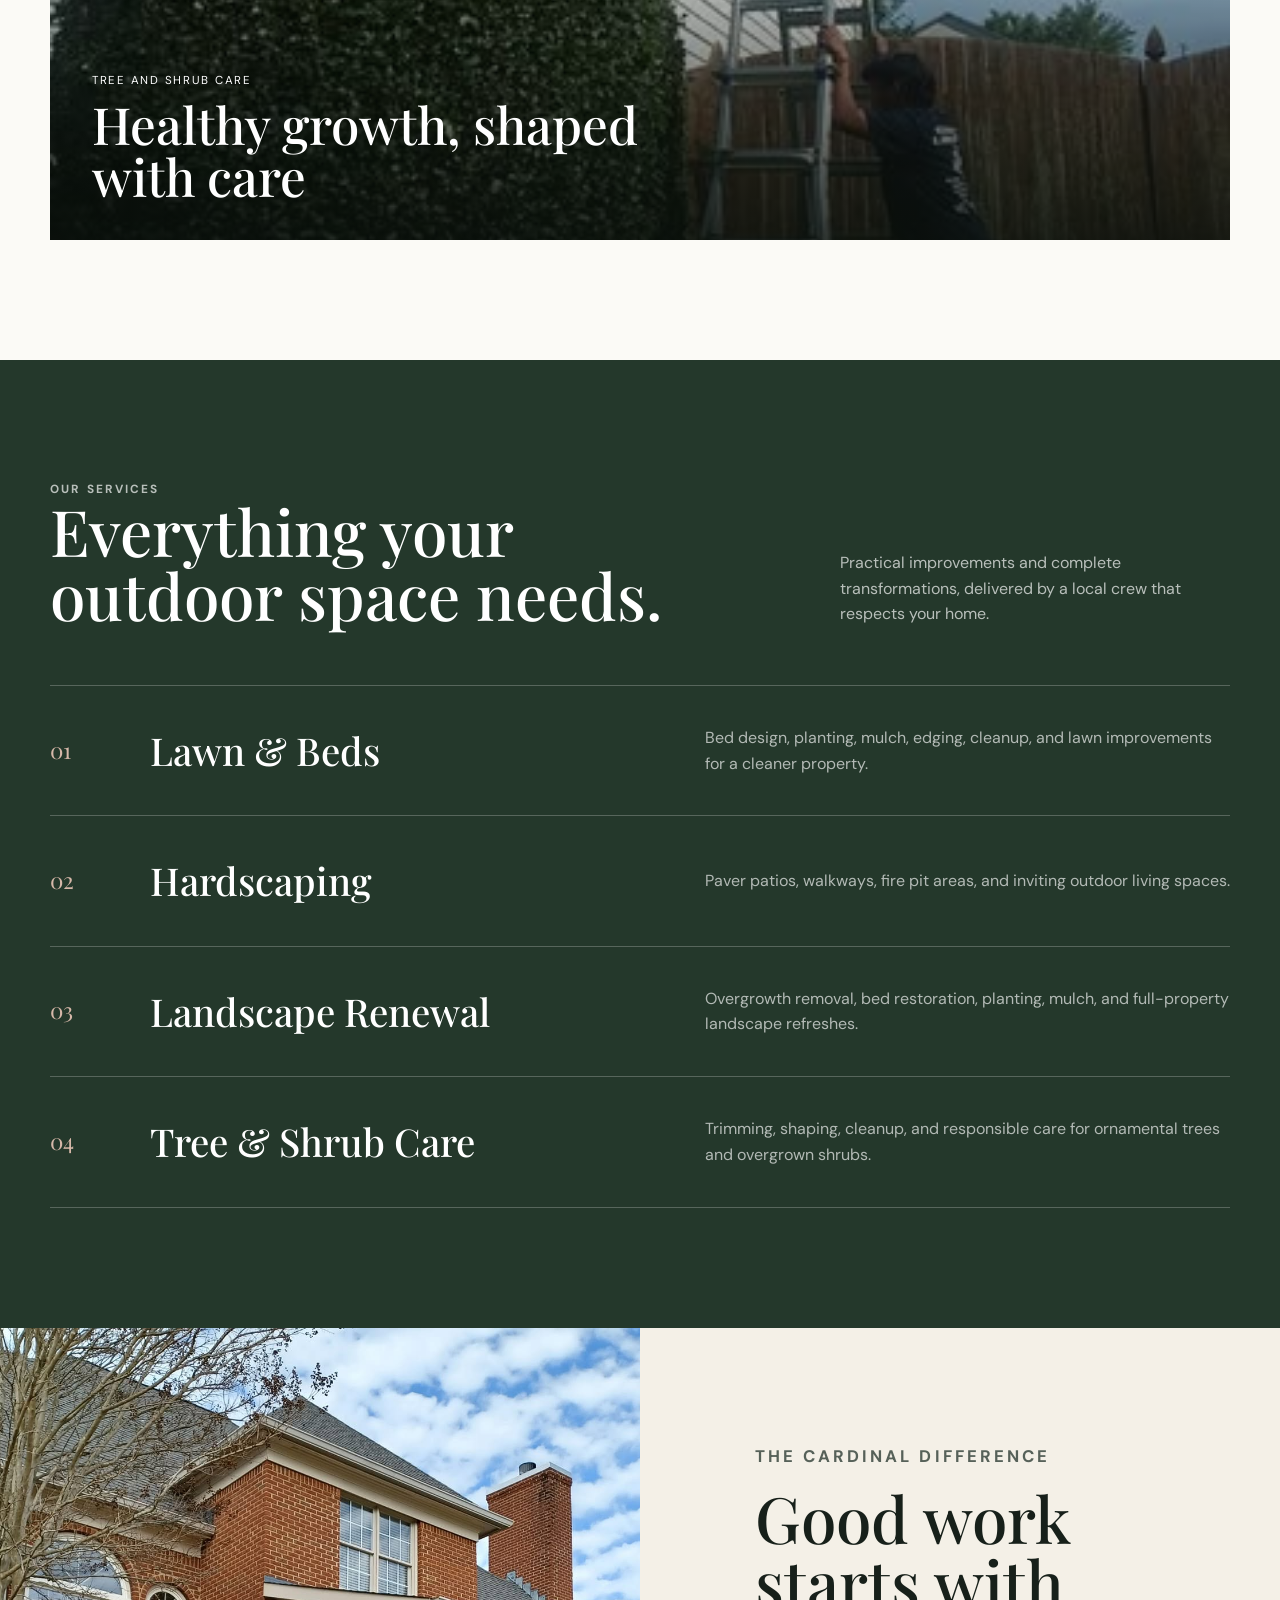
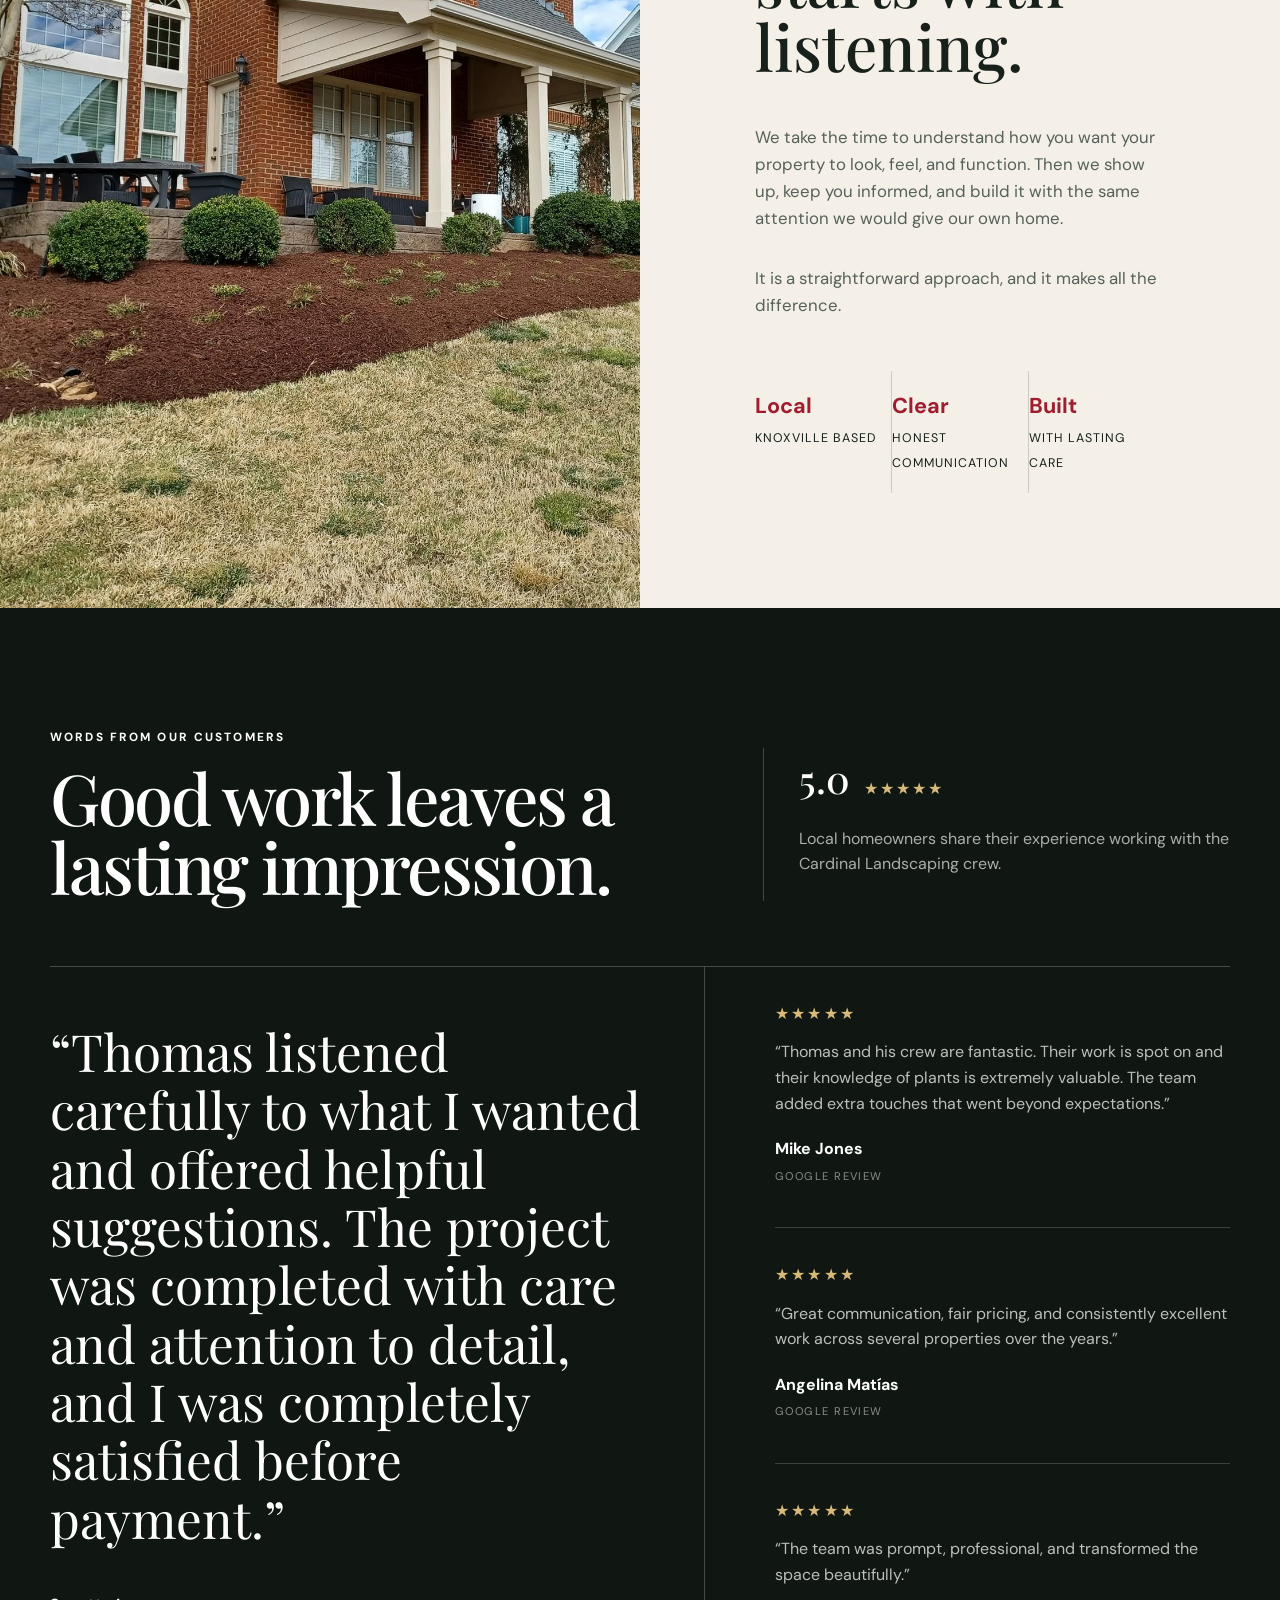
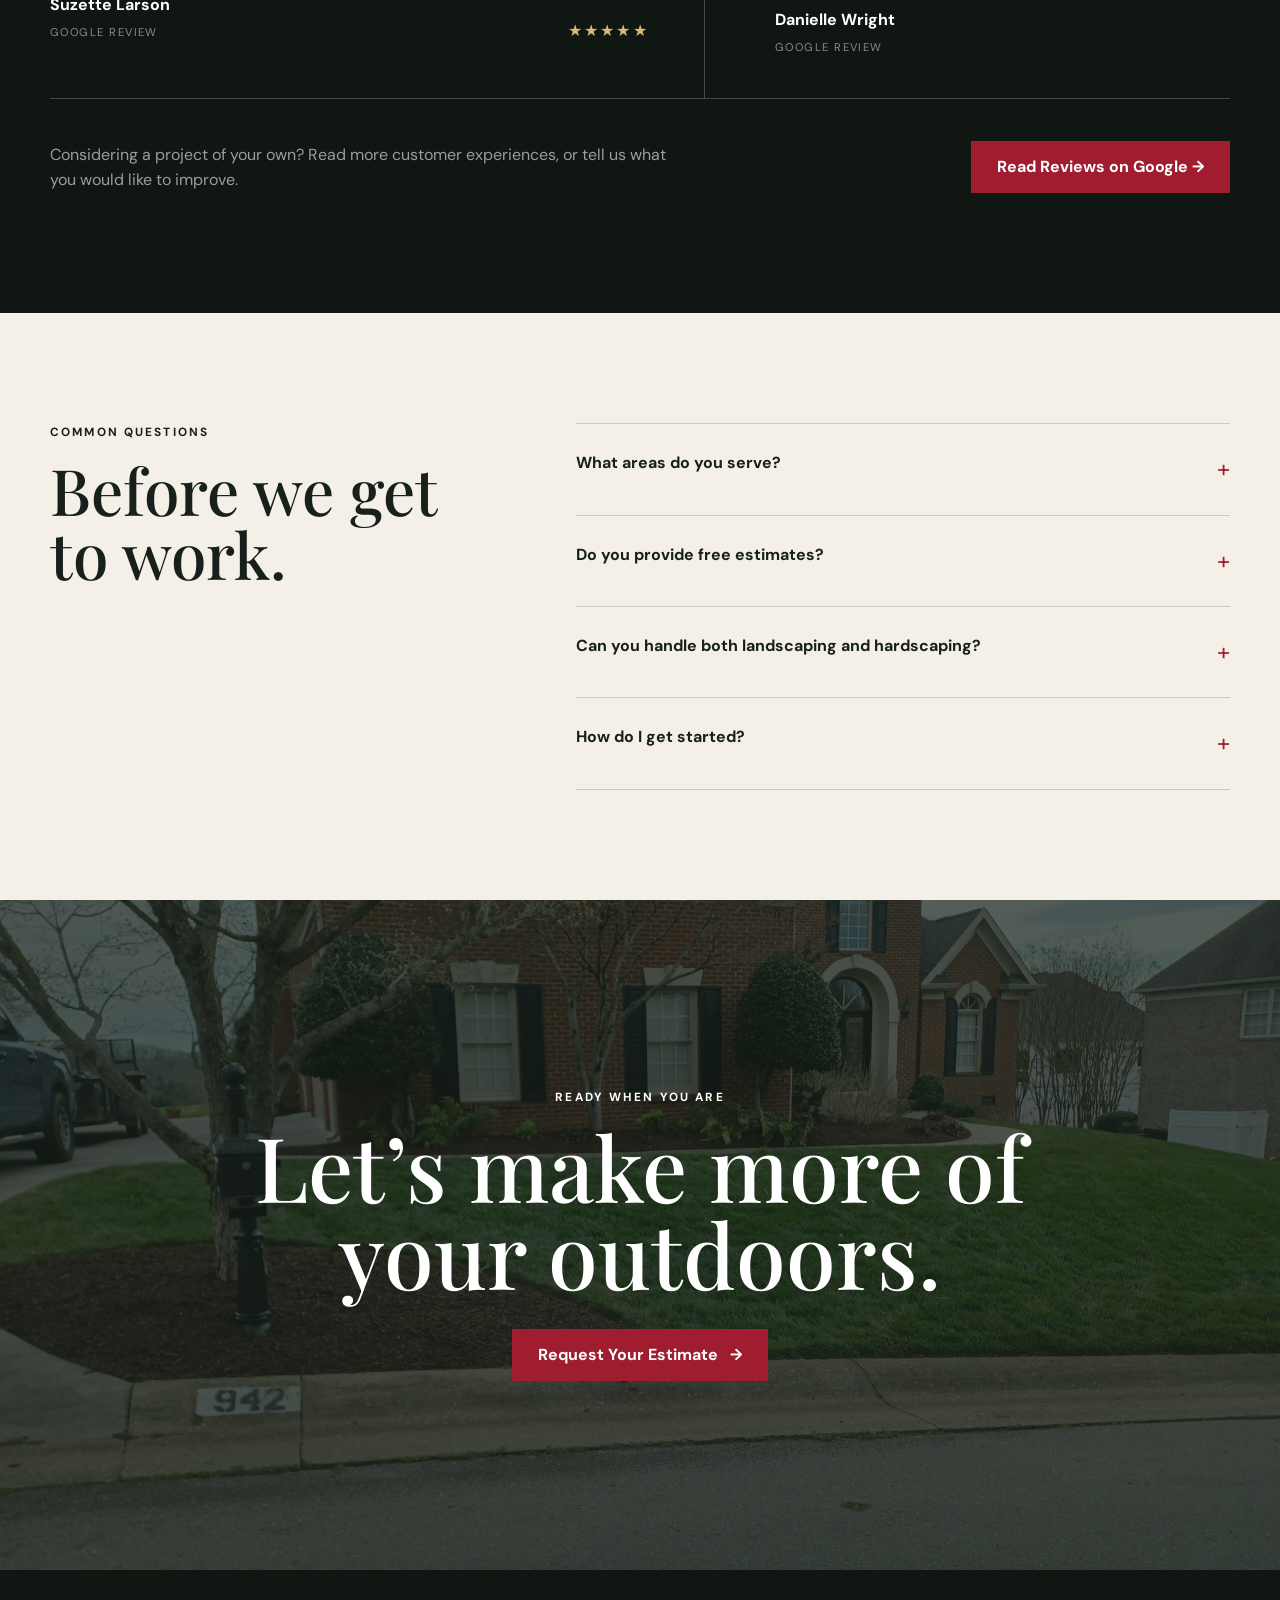
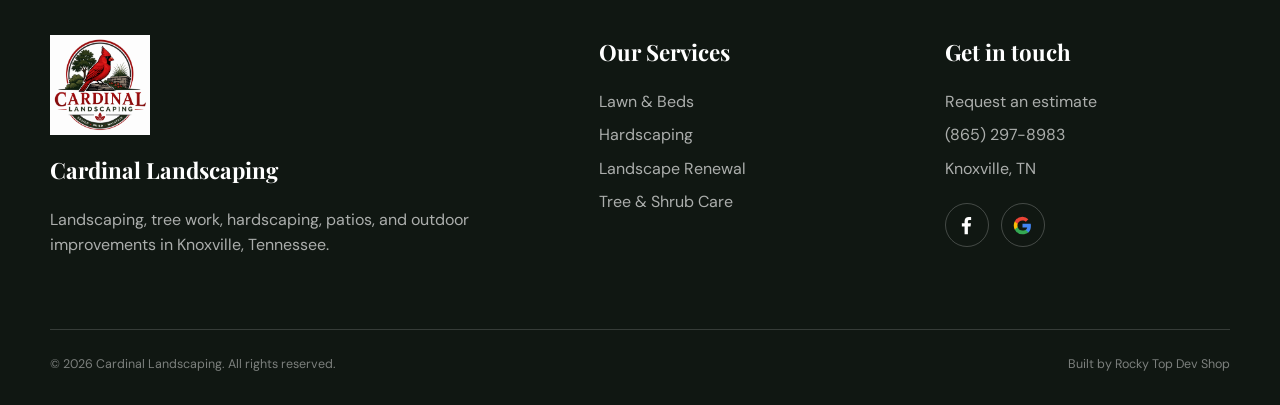
==== commit 907b2493: "Remove outdated Cardinal Google Ads tag" ====
--- a/index.html
+++ b/index.html
@@ -3,7 +3,7 @@
 <head>
   <meta charset="utf-8">
   <meta name="viewport" content="width=device-width, initial-scale=1">
-  <link rel="canonical" href="https://cardinal-landscaping.pages.dev/">
+  <link rel="canonical" href="https://cardinaltreeserviceknox.com/">
   <title>Cardinal Landscaping | Knoxville Landscaping &amp; Outdoor Living</title>
   <meta name="description" content="Knoxville landscaping company for lawn and beds, hardscaping, landscape renewal, and tree and shrub care. Call Cardinal Landscaping for a free estimate.">
   <meta property="og:type" content="website">
@@ -15,587 +15,51 @@
   <link rel="preconnect" href="https://fonts.gstatic.com" crossorigin>
   <link href="https://fonts.googleapis.com/css2?family=DM+Sans:wght@400;500;600;700&amp;family=Playfair+Display:ital,wght@0,500;0,600;1,500&amp;display=swap" rel="stylesheet">
   <style>
-    :root {
-      --ink: #17201a;
-      --forest: #24382b;
-      --cream: #f4f0e7;
-      --paper: #fbfaf6;
-      --red: #9f1d2e;
-      --red-dark: #741321;
-      --line: rgba(23, 32, 26, .18);
-    }
-
-    * { box-sizing: border-box; }
-    html { scroll-behavior: smooth; }
-    body {
-      margin: 0;
-      color: var(--ink);
-      background: var(--paper);
-      font-family: "DM Sans", sans-serif;
-      line-height: 1.6;
-    }
-    img { display: block; width: 100%; }
-    a { color: inherit; }
-    button, input, textarea { font: inherit; }
-    .shell { width: min(1180px, calc(100% - 48px)); margin: 0 auto; }
-    .serif { font-family: "Playfair Display", serif; font-weight: 500; }
-    .eyebrow {
-      margin: 0 0 16px;
-      font-size: .74rem;
-      font-weight: 700;
-      letter-spacing: .18em;
-      text-transform: uppercase;
-    }
-    .button {
-      display: inline-flex;
-      align-items: center;
-      justify-content: center;
-      gap: 12px;
-      min-height: 52px;
-      padding: 0 25px;
-      border: 1px solid transparent;
-      background: var(--red);
-      color: #fff;
-      text-decoration: none;
-      font-weight: 700;
-      transition: .25s ease;
-    }
-    .button:hover { background: var(--red-dark); transform: translateY(-2px); }
-    .button.outline { background: transparent; border-color: rgba(255,255,255,.55); }
-    .button.outline:hover { background: #fff; color: var(--ink); }
-
-    .site-header {
-      position: absolute;
-      inset: 0 0 auto;
-      z-index: 10;
-      color: #fff;
-      border-bottom: 1px solid rgba(255,255,255,.22);
-    }
-    .nav {
-      min-height: 112px;
-      display: flex;
-      align-items: center;
-      justify-content: space-between;
-      gap: 28px;
-    }
-    .brand { display: flex; align-items: center; gap: 14px; text-decoration: none; }
-    .brand img { width: 82px; height: 82px; object-fit: contain; }
-    .brand-name { display: grid; line-height: 1.05; }
-    .brand-name strong { font-family: "Playfair Display", serif; font-size: 1.45rem; }
-    .brand-name span { margin-top: 6px; font-size: .62rem; letter-spacing: .19em; text-transform: uppercase; opacity: .8; }
-    .nav-links { display: flex; align-items: center; gap: 30px; }
-    .nav-links a, .service-menu-button { text-decoration: none; font-size: .9rem; font-weight: 600; }
-    .nav-links > a:not(.nav-call):hover, .service-menu-button:hover { opacity: .7; }
-    .nav-call { padding: 13px 20px; background: var(--red); color: #fff; }
-    .nav-call:hover { background: var(--red-dark); opacity: 1; }
-    .service-menu { position: relative; }
-    .service-menu-button { padding: 20px 0; border: 0; color: inherit; background: transparent; cursor: pointer; }
-    .service-menu-button::after { content: "⌄"; margin-left: 7px; }
-    .service-submenu {
-      position: absolute;
-      top: calc(100% - 8px);
-      left: -22px;
-      width: 270px;
-      padding: 12px;
-      visibility: hidden;
-      opacity: 0;
-      transform: translateY(8px);
-      background: #fff;
-      color: var(--ink);
-      box-shadow: 0 18px 45px rgba(0,0,0,.2);
-      transition: .2s ease;
-    }
-    .service-submenu a { display: block; padding: 11px 12px; }
-    .service-submenu a:hover { color: var(--red); background: var(--cream); }
-    .service-menu:hover .service-submenu,
-    .service-menu:focus-within .service-submenu,
-    .service-menu.open .service-submenu { visibility: visible; opacity: 1; transform: none; }
-    .menu-toggle { display: none; border: 0; background: transparent; color: #fff; font-size: 1.8rem; cursor: pointer; }
-
-    .hero {
-      min-height: 860px;
-      display: grid;
-      align-items: end;
-      color: #fff;
-      background:
-        linear-gradient(90deg, rgba(13,22,16,.82) 0%, rgba(13,22,16,.47) 52%, rgba(13,22,16,.15) 100%),
-        linear-gradient(0deg, rgba(13,22,16,.64), transparent 45%),
-        url("images/project Images/485156194_23894635356803899_7988230476543092178_n.jpg") center 43% / cover;
-    }
-    .hero-content { max-width: 850px; padding: 220px 0 100px; }
-    .hero h1 { margin: 0; font-size: clamp(3.6rem, 7.6vw, 7rem); line-height: .94; letter-spacing: -.045em; }
-    .hero h1 em { color: #e8ddd0; }
-    .hero p.lead { max-width: 630px; margin: 28px 0 35px; font-size: clamp(1.05rem, 2vw, 1.3rem); color: rgba(255,255,255,.84); }
-    .hero-actions { display: flex; flex-wrap: wrap; gap: 12px; }
-    .hero-foot {
-      display: flex;
-      justify-content: space-between;
-      gap: 24px;
-      padding: 24px 0;
-      border-top: 1px solid rgba(255,255,255,.24);
-      font-size: .78rem;
-      letter-spacing: .12em;
-      text-transform: uppercase;
-    }
-
-    .intro { padding: 120px 0 84px; background: var(--paper); }
-    .intro-grid { display: grid; grid-template-columns: .75fr 1.25fr; gap: 80px; align-items: start; }
-    .intro h2 { max-width: 760px; margin: 0; font-size: clamp(2.8rem, 5.6vw, 5.4rem); line-height: 1.02; letter-spacing: -.04em; }
-    .intro-copy { max-width: 540px; margin-left: auto; }
-    .intro-copy p { margin: 0 0 24px; font-size: 1.08rem; color: #536057; }
-    .text-link { display: inline-block; padding-bottom: 5px; border-bottom: 1px solid currentColor; color: var(--red); text-decoration: none; font-weight: 700; }
-
-    .projects { padding: 0 0 120px; }
-    .project-grid { display: grid; grid-template-columns: repeat(2, 1fr); gap: 24px; }
-    .project-card {
-      position: relative;
-      min-height: 610px;
-      overflow: hidden;
-      color: #fff;
-      text-decoration: none;
-      background: #222;
-    }
-    .project-card.wide { grid-column: 1 / -1; min-height: 680px; }
-    .project-card img { position: absolute; inset: 0; height: 100%; object-fit: cover; transition: transform .7s ease; }
-    .project-card::after { content: ""; position: absolute; inset: 0; background: linear-gradient(0deg, rgba(10,16,12,.82), transparent 58%); }
-    .project-card:hover img { transform: scale(1.035); }
-    .project-info { position: absolute; z-index: 1; inset: auto 42px 38px; }
-    .project-info span { font-size: .72rem; letter-spacing: .15em; text-transform: uppercase; }
-    .project-info h3 { max-width: 620px; margin: 8px 0 0; font-size: clamp(2.1rem, 4vw, 4rem); line-height: 1; }
-
-    .services { padding: 120px 0; color: #fff; background: var(--forest); }
-    .section-head { display: flex; justify-content: space-between; gap: 40px; align-items: end; margin-bottom: 58px; }
-    .section-head h2 { max-width: 700px; margin: 0; font-size: clamp(2.9rem, 5vw, 5rem); line-height: 1; }
-    .section-head p { max-width: 390px; margin: 0; color: rgba(255,255,255,.68); }
-    .service-list { border-top: 1px solid rgba(255,255,255,.23); }
-    .service {
-      display: grid;
-      grid-template-columns: 70px 1fr 1fr;
-      gap: 30px;
-      align-items: center;
-      padding: 34px 0;
-      border-bottom: 1px solid rgba(255,255,255,.23);
-    }
-    .service-number { color: #d6b8a9; font-family: "Playfair Display", serif; font-size: 1.4rem; }
-    .service h3 { margin: 0; font-family: "Playfair Display", serif; font-size: clamp(1.7rem, 3vw, 2.6rem); font-weight: 500; }
-    .service h3 a { text-decoration: none; }
-    .service h3 a:hover { color: #e2c1b2; }
-    .service p { margin: 0; color: rgba(255,255,255,.65); }
-
-    .story { display: grid; grid-template-columns: 1fr 1fr; min-height: 760px; background: var(--cream); }
-    .story-image img { height: 100%; object-fit: cover; }
-    .story-copy { display: flex; flex-direction: column; justify-content: center; padding: clamp(60px, 9vw, 130px); }
-    .story-copy h2 { margin: 0 0 30px; font-size: clamp(2.8rem, 5vw, 5rem); line-height: 1; }
-    .story-copy p { color: #566159; font-size: 1.05rem; }
-    .promise { display: grid; grid-template-columns: repeat(3, 1fr); gap: 1px; margin-top: 35px; background: var(--line); }
-    .promise div { padding: 18px 10px 18px 0; background: var(--cream); }
-    .promise strong { display: block; font-size: 1.35rem; color: var(--red); }
-    .promise span { font-size: .78rem; text-transform: uppercase; letter-spacing: .08em; }
-
-    .reviews {
-      padding: 120px 0;
-      color: #fff;
-      background: #101712;
-    }
-    .reviews-head {
-      display: grid;
-      grid-template-columns: 1.15fr .85fr;
-      gap: 80px;
-      align-items: end;
-      margin-bottom: 65px;
-    }
-    .reviews-head h2 {
-      max-width: 720px;
-      margin: 0;
-      font-size: clamp(3rem, 5.5vw, 5.5rem);
-      line-height: .98;
-      letter-spacing: -.035em;
-    }
-    .reviews-summary {
-      padding-left: 35px;
-      border-left: 1px solid rgba(255,255,255,.22);
-    }
-    .reviews-summary p { margin: 16px 0 24px; color: rgba(255,255,255,.65); }
-    .google-rating { display: flex; align-items: baseline; gap: 14px; }
-    .google-rating strong { font-family: "Playfair Display", serif; font-size: 2.4rem; font-weight: 500; }
-    .review-stars { color: #d9b978; letter-spacing: .14em; }
-    .reviews-grid {
-      display: grid;
-      grid-template-columns: 1.18fr .82fr;
-      gap: 70px;
-      border-top: 1px solid rgba(255,255,255,.22);
-      border-bottom: 1px solid rgba(255,255,255,.22);
-    }
-    .featured-review {
-      display: flex;
-      flex-direction: column;
-      justify-content: space-between;
-      min-height: 520px;
-      padding: 55px 55px 55px 0;
-      border-right: 1px solid rgba(255,255,255,.22);
-    }
-    .featured-review blockquote {
-      margin: 0;
-      font-family: "Playfair Display", serif;
-      font-size: clamp(2.25rem, 4vw, 4rem);
-      line-height: 1.14;
-    }
-    .review-source {
-      display: flex;
-      justify-content: space-between;
-      gap: 20px;
-      align-items: end;
-      margin-top: 45px;
-    }
-    .review-author strong { display: block; font-size: 1rem; }
-    .review-author span {
-      color: rgba(255,255,255,.5);
-      font-size: .7rem;
-      letter-spacing: .13em;
-      text-transform: uppercase;
-    }
-    .supporting-reviews { display: grid; }
-    .supporting-review {
-      padding: 34px 0;
-      border-bottom: 1px solid rgba(255,255,255,.18);
-    }
-    .supporting-review:last-child { border-bottom: 0; }
-    .supporting-review p { margin: 13px 0 20px; color: rgba(255,255,255,.72); font-size: 1rem; }
-    .supporting-review .review-source { margin-top: 0; }
-    .reviews-action {
-      display: flex;
-      justify-content: space-between;
-      gap: 30px;
-      align-items: center;
-      padding-top: 42px;
-    }
-    .reviews-action p { max-width: 620px; margin: 0; color: rgba(255,255,255,.58); }
-    .reviews-action .button { flex-shrink: 0; }
-
-    .faq { padding: 110px 0; background: var(--cream); }
-    .faq-grid { display: grid; grid-template-columns: .8fr 1.2fr; gap: 90px; }
-    .faq h2 { margin: 0; font-size: clamp(3rem, 5vw, 5rem); line-height: 1; }
-    details { border-top: 1px solid var(--line); }
-    details:last-child { border-bottom: 1px solid var(--line); }
-    summary { display: flex; justify-content: space-between; gap: 20px; padding: 26px 0; cursor: pointer; list-style: none; font-weight: 700; }
-    summary::-webkit-details-marker { display: none; }
-    summary::after { content: "+"; color: var(--red); font-size: 1.5rem; font-weight: 400; }
-    details[open] summary::after { content: "−"; }
-    details p { margin: -8px 50px 28px 0; color: #59635b; }
-
-    .cta {
-      position: relative;
-      min-height: 670px;
-      display: grid;
-      place-items: center;
-      color: #fff;
-      text-align: center;
-      background:
-        linear-gradient(rgba(23,32,26,.72), rgba(23,32,26,.78)),
-        url("images/project Images/cardJob1_3.jpg") center 54% / cover;
-    }
-    .cta-inner { max-width: 880px; padding: 100px 24px; }
-    .cta h2 { margin: 0 0 32px; font-size: clamp(3.2rem, 7vw, 6.5rem); line-height: .97; }
-
-    footer { padding: 65px 0 30px; color: #fff; background: #101712; }
-    .footer-grid { display: grid; grid-template-columns: 1.2fr .7fr .7fr; gap: 60px; padding-bottom: 55px; }
-    .footer-logo { width: 100px; margin-bottom: 18px; }
-    footer h3 { margin: 0 0 18px; font-family: "Playfair Display", serif; font-size: 1.4rem; }
-    footer p, footer a { color: rgba(255,255,255,.65); }
-    footer a { display: block; margin: 8px 0; text-decoration: none; }
-    footer a:hover { color: #fff; }
-    .footer-socials { display: flex; gap: 12px; margin-top: 22px; }
-    footer .social-link {
-      display: inline-flex;
-      align-items: center;
-      justify-content: center;
-      width: 44px;
-      height: 44px;
-      margin: 0;
-      border: 1px solid rgba(255,255,255,.22);
-      border-radius: 50%;
-      color: #fff;
-      transition: .2s ease;
-    }
-    footer .social-link:hover { border-color: #fff; background: rgba(255,255,255,.08); transform: translateY(-2px); }
-    .social-link svg { width: 21px; height: 21px; }
-    .copyright { display: flex; justify-content: space-between; gap: 20px; padding-top: 25px; border-top: 1px solid rgba(255,255,255,.16); color: rgba(255,255,255,.45); font-size: .78rem; }
-    .copyright a { display: inline; margin: 0; color: inherit; text-decoration: none; }
-
-    @media (max-width: 900px) {
-      .nav { min-height: 90px; }
-      .brand img { width: 62px; height: 62px; }
-      .nav-links { display: none; position: absolute; top: 90px; left: 0; right: 0; padding: 24px; background: var(--ink); flex-direction: column; align-items: stretch; }
-      .nav-links.open { display: flex; }
-      .menu-toggle { display: block; }
-      .service-menu-button { width: 100%; padding: 10px 0; text-align: left; }
-      .service-submenu { position: static; display: none; width: 100%; visibility: visible; opacity: 1; transform: none; box-shadow: none; margin-top: 4px; }
-      .service-menu.open .service-submenu { display: block; }
-      .hero { min-height: 760px; }
-      .intro-grid, .faq-grid, .reviews-head { grid-template-columns: 1fr; gap: 35px; }
-      .intro-copy { margin: 0; }
-      .project-card, .project-card.wide { min-height: 520px; }
-      .section-head { display: block; }
-      .section-head p { margin-top: 25px; }
-      .service { grid-template-columns: 45px 1fr; }
-      .service p { grid-column: 2; }
-      .story { grid-template-columns: 1fr; }
-      .story-image { height: 520px; }
-      .reviews-summary { padding: 28px 0 0; border-top: 1px solid rgba(255,255,255,.22); border-left: 0; }
-      .reviews-grid { grid-template-columns: 1fr; gap: 0; }
-      .featured-review { min-height: auto; padding: 50px 0; border-right: 0; border-bottom: 1px solid rgba(255,255,255,.22); }
-      .footer-grid { grid-template-columns: 1fr 1fr; }
-    }
-
-    @media (max-width: 640px) {
-      .shell { width: min(100% - 30px, 1180px); }
-      .brand-name span { display: none; }
-      .brand-name strong { font-size: 1.12rem; }
-      .hero { min-height: 700px; }
-      .hero-content { padding: 170px 0 60px; }
-      .hero h1 { font-size: clamp(3rem, 15vw, 4.5rem); }
-      .hero-foot { flex-direction: column; gap: 8px; }
-      .intro, .services, .reviews, .faq { padding: 80px 0; }
-      .project-grid { grid-template-columns: 1fr; }
-      .project-card.wide { grid-column: auto; }
-      .project-card, .project-card.wide { min-height: 470px; }
-      .project-info { inset: auto 24px 24px; }
-      .service { grid-template-columns: 36px 1fr; gap: 14px; }
-      .story-image { height: 390px; }
-      .story-copy { padding: 70px 24px; }
-      .promise { grid-template-columns: 1fr; background: transparent; }
-      .featured-review blockquote { font-size: 2rem; }
-      .review-source, .reviews-action { align-items: flex-start; flex-direction: column; }
-      .reviews-action .button { width: 100%; }
-      .footer-grid { grid-template-columns: 1fr; gap: 35px; }
-      .copyright { flex-direction: column; }
-    }
+    :root { --ink:#17201a; --forest:#24382b; --cream:#f4f0e7; --paper:#fbfaf6; --red:#9f1d2e; --red-dark:#741321; --line:rgba(23,32,26,.18); }
+    * { box-sizing:border-box; } html { scroll-behavior:smooth; } body { margin:0; color:var(--ink); background:var(--paper); font-family:"DM Sans",sans-serif; line-height:1.6; }
+    img { display:block; width:100%; } a { color:inherit; } button,input,textarea { font:inherit; } .shell { width:min(1180px,calc(100% - 48px)); margin:0 auto; } .serif { font-family:"Playfair Display",serif; font-weight:500; }
+    .eyebrow { margin:0 0 16px; font-size:.74rem; font-weight:700; letter-spacing:.18em; text-transform:uppercase; }
+    .button { display:inline-flex; align-items:center; justify-content:center; gap:12px; min-height:52px; padding:0 25px; border:1px solid transparent; background:var(--red); color:#fff; text-decoration:none; font-weight:700; transition:.25s ease; }
+    .button:hover { background:var(--red-dark); transform:translateY(-2px); } .button.outline { background:transparent; border-color:rgba(255,255,255,.55); } .button.outline:hover { background:#fff; color:var(--ink); }
+    .site-header { position:absolute; inset:0 0 auto; z-index:10; color:#fff; border-bottom:1px solid rgba(255,255,255,.22); }
+    .nav { min-height:112px; display:flex; align-items:center; justify-content:space-between; gap:28px; } .brand { display:flex; align-items:center; gap:14px; text-decoration:none; } .brand img { width:82px; height:82px; object-fit:contain; }
+    .brand-name { display:grid; line-height:1.05; } .brand-name strong { font-family:"Playfair Display",serif; font-size:1.45rem; } .brand-name span { margin-top:6px; font-size:.62rem; letter-spacing:.19em; text-transform:uppercase; opacity:.8; }
+    .nav-links { display:flex; align-items:center; gap:30px; } .nav-links a,.service-menu-button { text-decoration:none; font-size:.9rem; font-weight:600; } .nav-links>a:not(.nav-call):hover,.service-menu-button:hover { opacity:.7; }
+    .nav-call { padding:13px 20px; background:var(--red); color:#fff; } .nav-call:hover { background:var(--red-dark); opacity:1; } .service-menu { position:relative; } .service-menu-button { padding:20px 0; border:0; color:inherit; background:transparent; cursor:pointer; } .service-menu-button::after { content:"⌄"; margin-left:7px; }
+    .service-submenu { position:absolute; top:calc(100% - 8px); left:-22px; width:270px; padding:12px; visibility:hidden; opacity:0; transform:translateY(8px); background:#fff; color:var(--ink); box-shadow:0 18px 45px rgba(0,0,0,.2); transition:.2s ease; }
+    .service-submenu a { display:block; padding:11px 12px; } .service-submenu a:hover { color:var(--red); background:var(--cream); } .service-menu:hover .service-submenu,.service-menu:focus-within .service-submenu,.service-menu.open .service-submenu { visibility:visible; opacity:1; transform:none; }
+    .menu-toggle { display:none; border:0; background:transparent; color:#fff; font-size:1.8rem; cursor:pointer; }
+    .hero { min-height:860px; display:grid; align-items:end; color:#fff; background:linear-gradient(90deg,rgba(13,22,16,.82) 0%,rgba(13,22,16,.47) 52%,rgba(13,22,16,.15) 100%),linear-gradient(0deg,rgba(13,22,16,.64),transparent 45%),url("images/project Images/485156194_23894635356803899_7988230476543092178_n.jpg") center 43%/cover; }
+    .hero-content { max-width:850px; padding:220px 0 100px; } .hero h1 { margin:0; font-size:clamp(3.6rem,7.6vw,7rem); line-height:.94; letter-spacing:-.045em; } .hero h1 em { color:#e8ddd0; } .hero p.lead { max-width:630px; margin:28px 0 35px; font-size:clamp(1.05rem,2vw,1.3rem); color:rgba(255,255,255,.84); }
+    .hero-actions { display:flex; flex-wrap:wrap; gap:12px; } .hero-foot { display:flex; justify-content:space-between; gap:24px; padding:24px 0; border-top:1px solid rgba(255,255,255,.24); font-size:.78rem; letter-spacing:.12em; text-transform:uppercase; }
+    .intro { padding:120px 0 84px; background:var(--paper); } .intro-grid { display:grid; grid-template-columns:.75fr 1.25fr; gap:80px; align-items:start; } .intro h2 { max-width:760px; margin:0; font-size:clamp(2.8rem,5.6vw,5.4rem); line-height:1.02; letter-spacing:-.04em; } .intro-copy { max-width:540px; margin-left:auto; } .intro-copy p { margin:0 0 24px; font-size:1.08rem; color:#536057; } .text-link { display:inline-block; padding-bottom:5px; border-bottom:1px solid currentColor; color:var(--red); text-decoration:none; font-weight:700; }
+    .projects { padding:0 0 120px; } .project-grid { display:grid; grid-template-columns:repeat(2,1fr); gap:24px; } .project-card { position:relative; min-height:610px; overflow:hidden; color:#fff; text-decoration:none; background:#222; } .project-card.wide { grid-column:1/-1; min-height:680px; } .project-card img { position:absolute; inset:0; height:100%; object-fit:cover; transition:transform .7s ease; } .project-card::after { content:""; position:absolute; inset:0; background:linear-gradient(0deg,rgba(10,16,12,.82),transparent 58%); } .project-card:hover img { transform:scale(1.035); } .project-info { position:absolute; z-index:1; inset:auto 42px 38px; } .project-info span { font-size:.72rem; letter-spacing:.15em; text-transform:uppercase; } .project-info h3 { max-width:620px; margin:8px 0 0; font-size:clamp(2.1rem,4vw,4rem); line-height:1; }
+    .services { padding:120px 0; color:#fff; background:var(--forest); } .section-head { display:flex; justify-content:space-between; gap:40px; align-items:end; margin-bottom:58px; } .section-head h2 { max-width:700px; margin:0; font-size:clamp(2.9rem,5vw,5rem); line-height:1; } .section-head p { max-width:390px; margin:0; color:rgba(255,255,255,.68); } .service-list { border-top:1px solid rgba(255,255,255,.23); } .service { display:grid; grid-template-columns:70px 1fr 1fr; gap:30px; align-items:center; padding:34px 0; border-bottom:1px solid rgba(255,255,255,.23); } .service-number { color:#d6b8a9; font-family:"Playfair Display",serif; font-size:1.4rem; } .service h3 { margin:0; font-family:"Playfair Display",serif; font-size:clamp(1.7rem,3vw,2.6rem); font-weight:500; } .service h3 a { text-decoration:none; } .service h3 a:hover { color:#e2c1b2; } .service p { margin:0; color:rgba(255,255,255,.65); }
+    .story { display:grid; grid-template-columns:1fr 1fr; min-height:760px; background:var(--cream); } .story-image img { height:100%; object-fit:cover; } .story-copy { display:flex; flex-direction:column; justify-content:center; padding:clamp(60px,9vw,130px); } .story-copy h2 { margin:0 0 30px; font-size:clamp(2.8rem,5vw,5rem); line-height:1; } .story-copy p { color:#566159; font-size:1.05rem; } .promise { display:grid; grid-template-columns:repeat(3,1fr); gap:1px; margin-top:35px; background:var(--line); } .promise div { padding:18px 10px 18px 0; background:var(--cream); } .promise strong { display:block; font-size:1.35rem; color:var(--red); } .promise span { font-size:.78rem; text-transform:uppercase; letter-spacing:.08em; }
+    .reviews { padding:120px 0; color:#fff; background:#101712; } .reviews-head { display:grid; grid-template-columns:1.15fr .85fr; gap:80px; align-items:end; margin-bottom:65px; } .reviews-head h2 { max-width:720px; margin:0; font-size:clamp(3rem,5.5vw,5.5rem); line-height:.98; letter-spacing:-.035em; } .reviews-summary { padding-left:35px; border-left:1px solid rgba(255,255,255,.22); } .reviews-summary p { margin:16px 0 24px; color:rgba(255,255,255,.65); } .google-rating { display:flex; align-items:baseline; gap:14px; } .google-rating strong { font-family:"Playfair Display",serif; font-size:2.4rem; font-weight:500; } .review-stars { color:#d9b978; letter-spacing:.14em; } .reviews-grid { display:grid; grid-template-columns:1.18fr .82fr; gap:70px; border-top:1px solid rgba(255,255,255,.22); border-bottom:1px solid rgba(255,255,255,.22); } .featured-review { display:flex; flex-direction:column; justify-content:space-between; min-height:520px; padding:55px 55px 55px 0; border-right:1px solid rgba(255,255,255,.22); } .featured-review blockquote { margin:0; font-family:"Playfair Display",serif; font-size:clamp(2.25rem,4vw,4rem); line-height:1.14; } .review-source { display:flex; justify-content:space-between; gap:20px; align-items:end; margin-top:45px; } .review-author strong { display:block; font-size:1rem; } .review-author span { color:rgba(255,255,255,.5); font-size:.7rem; letter-spacing:.13em; text-transform:uppercase; } .supporting-reviews { display:grid; } .supporting-review { padding:34px 0; border-bottom:1px solid rgba(255,255,255,.18); } .supporting-review:last-child { border-bottom:0; } .supporting-review p { margin:13px 0 20px; color:rgba(255,255,255,.72); font-size:1rem; } .supporting-review .review-source { margin-top:0; } .reviews-action { display:flex; justify-content:space-between; gap:30px; align-items:center; padding-top:42px; } .reviews-action p { max-width:620px; margin:0; color:rgba(255,255,255,.58); } .reviews-action .button { flex-shrink:0; }
+    .faq { padding:110px 0; background:var(--cream); } .faq-grid { display:grid; grid-template-columns:.8fr 1.2fr; gap:90px; } .faq h2 { margin:0; font-size:clamp(3rem,5vw,5rem); line-height:1; } details { border-top:1px solid var(--line); } details:last-child { border-bottom:1px solid var(--line); } summary { display:flex; justify-content:space-between; gap:20px; padding:26px 0; cursor:pointer; list-style:none; font-weight:700; } summary::-webkit-details-marker { display:none; } summary::after { content:"+"; color:var(--red); font-size:1.5rem; font-weight:400; } details[open] summary::after { content:"−"; } details p { margin:-8px 50px 28px 0; color:#59635b; }
+    .cta { position:relative; min-height:670px; display:grid; place-items:center; color:#fff; text-align:center; background:linear-gradient(rgba(23,32,26,.72),rgba(23,32,26,.78)),url("images/project Images/cardJob1_3.jpg") center 54%/cover; } .cta-inner { max-width:880px; padding:100px 24px; } .cta h2 { margin:0 0 32px; font-size:clamp(3.2rem,7vw,6.5rem); line-height:.97; }
+    footer { padding:65px 0 30px; color:#fff; background:#101712; } .footer-grid { display:grid; grid-template-columns:1.2fr .7fr .7fr; gap:60px; padding-bottom:55px; } .footer-logo { width:100px; margin-bottom:18px; } footer h3 { margin:0 0 18px; font-family:"Playfair Display",serif; font-size:1.4rem; } footer p,footer a { color:rgba(255,255,255,.65); } footer a { display:block; margin:8px 0; text-decoration:none; } footer a:hover { color:#fff; } .footer-socials { display:flex; gap:12px; margin-top:22px; } footer .social-link { display:inline-flex; align-items:center; justify-content:center; width:44px; height:44px; margin:0; border:1px solid rgba(255,255,255,.22); border-radius:50%; color:#fff; transition:.2s ease; } footer .social-link:hover { border-color:#fff; background:rgba(255,255,255,.08); transform:translateY(-2px); } .social-link svg { width:21px; height:21px; } .copyright { display:flex; justify-content:space-between; gap:20px; padding-top:25px; border-top:1px solid rgba(255,255,255,.16); color:rgba(255,255,255,.45); font-size:.78rem; } .copyright a { display:inline; margin:0; color:inherit; text-decoration:none; }
+    @media(max-width:900px){.nav{min-height:90px}.brand img{width:62px;height:62px}.nav-links{display:none;position:absolute;top:90px;left:0;right:0;padding:24px;background:var(--ink);flex-direction:column;align-items:stretch}.nav-links.open{display:flex}.menu-toggle{display:block}.service-menu-button{width:100%;padding:10px 0;text-align:left}.service-submenu{position:static;display:none;width:100%;visibility:visible;opacity:1;transform:none;box-shadow:none;margin-top:4px}.service-menu.open .service-submenu{display:block}.hero{min-height:760px}.intro-grid,.faq-grid,.reviews-head{grid-template-columns:1fr;gap:35px}.intro-copy{margin:0}.project-card,.project-card.wide{min-height:520px}.section-head{display:block}.section-head p{margin-top:25px}.service{grid-template-columns:45px 1fr}.service p{grid-column:2}.story{grid-template-columns:1fr}.story-image{height:520px}.reviews-summary{padding:28px 0 0;border-top:1px solid rgba(255,255,255,.22);border-left:0}.reviews-grid{grid-template-columns:1fr;gap:0}.featured-review{min-height:auto;padding:50px 0;border-right:0;border-bottom:1px solid rgba(255,255,255,.22)}.footer-grid{grid-template-columns:1fr 1fr}}
+    @media(max-width:640px){.shell{width:min(100% - 30px,1180px)}.brand-name span{display:none}.brand-name strong{font-size:1.12rem}.hero{min-height:700px}.hero-content{padding:170px 0 60px}.hero h1{font-size:clamp(3rem,15vw,4.5rem)}.hero-foot{flex-direction:column;gap:8px}.intro,.services,.reviews,.faq{padding:80px 0}.project-grid{grid-template-columns:1fr}.project-card.wide{grid-column:auto}.project-card,.project-card.wide{min-height:470px}.project-info{inset:auto 24px 24px}.service{grid-template-columns:36px 1fr;gap:14px}.story-image{height:390px}.story-copy{padding:70px 24px}.promise{grid-template-columns:1fr;background:transparent}.featured-review blockquote{font-size:2rem}.review-source,.reviews-action{align-items:flex-start;flex-direction:column}.reviews-action .button{width:100%}.footer-grid{grid-template-columns:1fr;gap:35px}.copyright{flex-direction:column}}
   </style>
   <script type="application/ld+json">
-    {
-      "@context": "https://schema.org",
-      "@type": "LandscapingBusiness",
-      "name": "Cardinal Landscaping",
-      "url": "https://cardinal-landscaping.pages.dev/",
-      "logo": "https://cardinal-landscaping.pages.dev/images/cardinal_logo.png",
-      "image": "https://cardinal-landscaping.pages.dev/images/project%20Images/485156194_23894635356803899_7988230476543092178_n.jpg",
-      "telephone": "+1-865-297-8983",
-      "areaServed": [
-        {"@type": "City", "name": "Knoxville"},
-        {"@type": "AdministrativeArea", "name": "East Tennessee"}
-      ],
-      "sameAs": ["https://https://www.facebook.com/cardinallandscapingtn"]
-    }
+    {"@context":"https://schema.org","@type":"LandscapingBusiness","name":"Cardinal Landscaping","url":"https://cardinal-landscaping.pages.dev/","logo":"https://cardinal-landscaping.pages.dev/images/cardinal_logo.png","image":"https://cardinal-landscaping.pages.dev/images/project%20Images/485156194_23894635356803899_7988230476543092178_n.jpg","telephone":"+1-865-297-8983","areaServed":[{"@type":"City","name":"Knoxville"},{"@type":"AdministrativeArea","name":"East Tennessee"}],"sameAs":["https://https://www.facebook.com/cardinallandscapingtn"]}
   </script>
 </head>
 <body>
-  <header class="site-header">
-    <div class="shell nav">
-      <a class="brand" href="#home" aria-label="Cardinal Landscaping home">
-        <img src="images/cardinal_logo.png" alt="Cardinal Landscaping logo">
-        <span class="brand-name"><strong>Cardinal Landscaping</strong><span>Knoxville, Tennessee</span></span>
-      </a>
-      <button class="menu-toggle" type="button" aria-label="Open navigation" aria-expanded="false">☰</button>
-      <nav class="nav-links" aria-label="Main navigation">
-        <div class="service-menu">
-          <button class="service-menu-button" type="button" aria-expanded="false">Our Services</button>
-          <div class="service-submenu">
-            <a href="lawn-and-beds.html">Lawn &amp; Beds</a>
-            <a href="hardscaping.html">Hardscaping</a>
-            <a href="landscape-renewal.html">Landscape Renewal</a>
-            <a href="tree-and-shrub-care.html">Tree &amp; Shrub Care</a>
-          </div>
-        </div>
-        <a href="#projects">Projects</a>
-        <a href="#about">About</a>
-        <a href="#faq">FAQs</a>
-        <a class="nav-call" href="contact.html">Request an Estimate</a>
-      </nav>
-    </div>
-  </header>
-
+  <header class="site-header"><div class="shell nav"><a class="brand" href="#home" aria-label="Cardinal Landscaping home"><img src="images/cardinal_logo.png" alt="Cardinal Landscaping logo"><span class="brand-name"><strong>Cardinal Landscaping</strong><span>Knoxville, Tennessee</span></span></a><button class="menu-toggle" type="button" aria-label="Open navigation" aria-expanded="false">☰</button><nav class="nav-links" aria-label="Main navigation"><div class="service-menu"><button class="service-menu-button" type="button" aria-expanded="false">Our Services</button><div class="service-submenu"><a href="lawn-and-beds.html">Lawn &amp; Beds</a><a href="hardscaping.html">Hardscaping</a><a href="landscape-renewal.html">Landscape Renewal</a><a href="tree-and-shrub-care.html">Tree &amp; Shrub Care</a></div></div><a href="#projects">Projects</a><a href="#about">About</a><a href="#faq">FAQs</a><a class="nav-call" href="contact.html">Request an Estimate</a></nav></div></header>
   <main>
-    <section class="hero" id="home">
-      <div class="shell">
-        <div class="hero-content">
-          <p class="eyebrow">Landscaping and outdoor living in Knoxville, TN</p>
-          <h1 class="serif">Your yard, made <em>remarkable.</em></h1>
-          <p class="lead">Thoughtful landscaping, reliable tree work, and lasting outdoor spaces built for the way you live.</p>
-          <div class="hero-actions">
-            <a class="button" href="contact.html">Start Your Project <span>→</span></a>
-            <a class="button outline" href="#projects">Explore Our Work</a>
-          </div>
-        </div>
-        <div class="hero-foot"><span>Serving Knoxville and East Tennessee</span><span>Scroll to explore ↓</span></div>
-      </div>
-    </section>
-
-    <section class="intro">
-      <div class="shell intro-grid">
-        <p class="eyebrow">Outdoor spaces, done right</p>
-        <div>
-          <h2 class="serif">We turn overlooked yards into places worth coming home to.</h2>
-          <div class="intro-copy">
-            <p>From clean, tailored landscapes to patios and complete yard transformations, Cardinal brings care, craftsmanship, and clear communication to every project.</p>
-            <a class="text-link" href="#services">See what we do →</a>
-          </div>
-        </div>
-      </div>
-    </section>
-
-    <section class="projects" id="projects" aria-label="Featured projects">
-      <div class="shell project-grid">
-        <a class="project-card wide" href="landscape-renewal.html">
-          <img src="images/project Images/cardJob1_3.jpg" alt="Fresh lawn and landscaped beds surrounding a brick home">
-          <div class="project-info"><span>Landscape renewal</span><h3 class="serif">A polished first impression</h3></div>
-        </a>
-        <a class="project-card" href="hardscaping.html">
-          <img src="images/project Images/hardscape_new.jpg" alt="Flagstone hardscape patio beside a brick home">
-          <div class="project-info"><span>Hardscaping</span><h3 class="serif">Gather around</h3></div>
-        </a>
-        <a class="project-card" href="lawn-and-beds.html">
-          <img src="images/project Images/cardJob2_1.jpg" alt="Manicured green lawn and garden beds">
-          <div class="project-info"><span>Lawn and beds</span><h3 class="serif">Clean lines, lush results</h3></div>
-        </a>
-        <a class="project-card wide" href="tree-and-shrub-care.html">
-          <img src="images/project Images/cardJob5_1.jpg" alt="Cardinal Landscaping crew trimming a tall shrub beside a Knoxville home">
-          <div class="project-info"><span>Tree and shrub care</span><h3 class="serif">Healthy growth, shaped with care</h3></div>
-        </a>
-      </div>
-    </section>
-
-    <section class="services" id="services">
-      <div class="shell">
-        <div class="section-head">
-          <div><p class="eyebrow">Our services</p><h2 class="serif">Everything your outdoor space needs.</h2></div>
-          <p>Practical improvements and complete transformations, delivered by a local crew that respects your home.</p>
-        </div>
-        <div class="service-list">
-          <article class="service"><span class="service-number">01</span><h3><a href="lawn-and-beds.html">Lawn &amp; Beds</a></h3><p>Bed design, planting, mulch, edging, cleanup, and lawn improvements for a cleaner property.</p></article>
-          <article class="service"><span class="service-number">02</span><h3><a href="hardscaping.html">Hardscaping</a></h3><p>Paver patios, walkways, fire pit areas, and inviting outdoor living spaces.</p></article>
-          <article class="service"><span class="service-number">03</span><h3><a href="landscape-renewal.html">Landscape Renewal</a></h3><p>Overgrowth removal, bed restoration, planting, mulch, and full-property landscape refreshes.</p></article>
-          <article class="service"><span class="service-number">04</span><h3><a href="tree-and-shrub-care.html">Tree &amp; Shrub Care</a></h3><p>Trimming, shaping, cleanup, and responsible care for ornamental trees and overgrown shrubs.</p></article>
-        </div>
-      </div>
-    </section>
-
-    <section class="story" id="about">
-      <div class="story-image"><img src="images/project Images/485156194_23894635356803899_7988230476543092178_n.jpg" alt="Finished landscaping around a Knoxville home"></div>
-      <div class="story-copy">
-        <p class="eyebrow">The Cardinal difference</p>
-        <h2 class="serif">Good work starts with listening.</h2>
-        <p>We take the time to understand how you want your property to look, feel, and function. Then we show up, keep you informed, and build it with the same attention we would give our own home.</p>
-        <p>It is a straightforward approach, and it makes all the difference.</p>
-        <div class="promise">
-          <div><strong>Local</strong><span>Knoxville based</span></div>
-          <div><strong>Clear</strong><span>Honest communication</span></div>
-          <div><strong>Built</strong><span>With lasting care</span></div>
-        </div>
-      </div>
-    </section>
-
-    <section id="reviews" class="reviews">
-      <div class="shell">
-        <div class="reviews-head">
-          <div>
-            <p class="eyebrow">Words from our customers</p>
-            <h2 class="serif">Good work leaves a lasting impression.</h2>
-          </div>
-          <div class="reviews-summary">
-            <div class="google-rating">
-              <strong>5.0</strong>
-              <span class="review-stars" aria-label="5 out of 5 stars">★★★★★</span>
-            </div>
-            <p>Local homeowners share their experience working with the Cardinal Landscaping crew.</p>
-          </div>
-        </div>
-
-        <div class="reviews-grid">
-          <article class="featured-review">
-            <blockquote>“Thomas listened carefully to what I wanted and offered helpful suggestions. The project was completed with care and attention to detail, and I was completely satisfied before payment.”</blockquote>
-            <div class="review-source">
-              <div class="review-author">
-                <strong>Suzette Larson</strong>
-                <span>Google review</span>
-              </div>
-              <span class="review-stars" aria-label="5 out of 5 stars">★★★★★</span>
-            </div>
-          </article>
-
-          <div class="supporting-reviews">
-            <article class="supporting-review">
-              <span class="review-stars" aria-label="5 out of 5 stars">★★★★★</span>
-              <p>“Thomas and his crew are fantastic. Their work is spot on and their knowledge of plants is extremely valuable. The team added extra touches that went beyond expectations.”</p>
-              <div class="review-author"><strong>Mike Jones</strong><span>Google review</span></div>
-            </article>
-            <article class="supporting-review">
-              <span class="review-stars" aria-label="5 out of 5 stars">★★★★★</span>
-              <p>“Great communication, fair pricing, and consistently excellent work across several properties over the years.”</p>
-              <div class="review-author"><strong>Angelina Matías</strong><span>Google review</span></div>
-            </article>
-            <article class="supporting-review">
-              <span class="review-stars" aria-label="5 out of 5 stars">★★★★★</span>
-              <p>“The team was prompt, professional, and transformed the space beautifully.”</p>
-              <div class="review-author"><strong>Danielle Wright</strong><span>Google review</span></div>
-            </article>
-          </div>
-        </div>
-
-        <div class="reviews-action">
-          <p>Considering a project of your own? Read more customer experiences, or tell us what you would like to improve.</p>
-          <a class="button" href="https://www.google.com/search?sca_esv=bcc915fd4b92abab&amp;sxsrf=ANbL-n54eHVWfP9sGRJ-cE6kNIElUN84Mg:1781014894088&amp;si=AL3DRZEsmMGCryMMFSHJ3StBhOdZ2-6yYkXd_doETEE1OR-qOSgO477o3-Ii9t0udDNcyqRlBuNOlYjus_pP6kYAhG7g-C-F0Edssv0-85lbDfbsb1hWvuiUj96qMONciXMpHEipxSlQDZQsmqDf30_pClcH-70ucwwAP6_iLDpsKK8_2jspi-0%3D&amp;q=Cardinal+Landscaping+and+Tree+Service+Reviews&amp;sa=X&amp;ved=2ahUKEwjp-ufArfqUAxVp4MkDHUTMCWUQ0bkNegQIOhAF&amp;biw=1889&amp;bih=934&amp;dpr=1" target="_blank" rel="noopener">Read Reviews on Google →</a>
-        </div>
-      </div>
-    </section>
-
-    <section class="faq" id="faq">
-      <div class="shell faq-grid">
-        <div><p class="eyebrow">Common questions</p><h2 class="serif">Before we get to work.</h2></div>
-        <div>
-          <details><summary>What areas do you serve?</summary><p>We serve Knoxville and surrounding communities throughout East Tennessee. Call us with your address and we will quickly confirm availability.</p></details>
-          <details><summary>Do you provide free estimates?</summary><p>Yes. We will discuss your goals, take a look at the property, and provide a clear estimate before work begins.</p></details>
-          <details><summary>Can you handle both landscaping and hardscaping?</summary><p>Yes. Our work ranges from planting, beds, cleanup, and tree care to patios, walkways, fire pits, and broader outdoor transformations.</p></details>
-          <details><summary>How do I get started?</summary><p>Call Cardinal at (865) 297-8983. Tell us what you have in mind and we will arrange the next step.</p></details>
-        </div>
-      </div>
-    </section>
-
-    <section class="cta" id="contact">
-      <div class="cta-inner">
-        <p class="eyebrow">Ready when you are</p>
-        <h2 class="serif">Let’s make more of your outdoors.</h2>
-        <a class="button" href="contact.html">Request Your Estimate <span>→</span></a>
-      </div>
-    </section>
+    <section class="hero" id="home"><div class="shell"><div class="hero-content"><p class="eyebrow">Landscaping and outdoor living in Knoxville, TN</p><h1 class="serif">Your yard, made <em>remarkable.</em></h1><p class="lead">Thoughtful landscaping, reliable tree work, and lasting outdoor spaces built for the way you live.</p><div class="hero-actions"><a class="button" href="contact.html">Start Your Project <span>→</span></a><a class="button outline" href="#projects">Explore Our Work</a></div></div><div class="hero-foot"><span>Serving Knoxville and East Tennessee</span><span>Scroll to explore ↓</span></div></div></section>
+    <section class="intro"><div class="shell intro-grid"><p class="eyebrow">Outdoor spaces, done right</p><div><h2 class="serif">We turn overlooked yards into places worth coming home to.</h2><div class="intro-copy"><p>From clean, tailored landscapes to patios and complete yard transformations, Cardinal brings care, craftsmanship, and clear communication to every project.</p><a class="text-link" href="#services">See what we do →</a></div></div></div></section>
+    <section class="projects" id="projects" aria-label="Featured projects"><div class="shell project-grid"><a class="project-card wide" href="landscape-renewal.html"><img src="images/project Images/cardJob1_3.jpg" alt="Fresh lawn and landscaped beds surrounding a brick home"><div class="project-info"><span>Landscape renewal</span><h3 class="serif">A polished first impression</h3></div></a><a class="project-card" href="hardscaping.html"><img src="images/project Images/hardscape_new.jpg" alt="Flagstone hardscape patio beside a brick home"><div class="project-info"><span>Hardscaping</span><h3 class="serif">Gather around</h3></div></a><a class="project-card" href="lawn-and-beds.html"><img src="images/project Images/cardJob2_1.jpg" alt="Manicured green lawn and garden beds"><div class="project-info"><span>Lawn and beds</span><h3 class="serif">Clean lines, lush results</h3></div></a><a class="project-card wide" href="tree-and-shrub-care.html"><img src="images/project Images/cardJob5_1.jpg" alt="Cardinal Landscaping crew trimming a tall shrub beside a Knoxville home"><div class="project-info"><span>Tree and shrub care</span><h3 class="serif">Healthy growth, shaped with care</h3></div></a></div></section>
+    <section class="services" id="services"><div class="shell"><div class="section-head"><div><p class="eyebrow">Our services</p><h2 class="serif">Everything your outdoor space needs.</h2></div><p>Practical improvements and complete transformations, delivered by a local crew that respects your home.</p></div><div class="service-list"><article class="service"><span class="service-number">01</span><h3><a href="lawn-and-beds.html">Lawn &amp; Beds</a></h3><p>Bed design, planting, mulch, edging, cleanup, and lawn improvements for a cleaner property.</p></article><article class="service"><span class="service-number">02</span><h3><a href="hardscaping.html">Hardscaping</a></h3><p>Paver patios, walkways, fire pit areas, and inviting outdoor living spaces.</p></article><article class="service"><span class="service-number">03</span><h3><a href="landscape-renewal.html">Landscape Renewal</a></h3><p>Overgrowth removal, bed restoration, planting, mulch, and full-property landscape refreshes.</p></article><article class="service"><span class="service-number">04</span><h3><a href="tree-and-shrub-care.html">Tree &amp; Shrub Care</a></h3><p>Trimming, shaping, cleanup, and responsible care for ornamental trees and overgrown shrubs.</p></article></div></div></section>
+    <section class="story" id="about"><div class="story-image"><img src="images/project Images/485156194_23894635356803899_7988230476543092178_n.jpg" alt="Finished landscaping around a Knoxville home"></div><div class="story-copy"><p class="eyebrow">The Cardinal difference</p><h2 class="serif">Good work starts with listening.</h2><p>We take the time to understand how you want your property to look, feel, and function. Then we show up, keep you informed, and build it with the same attention we would give our own home.</p><p>It is a straightforward approach, and it makes all the difference.</p><div class="promise"><div><strong>Local</strong><span>Knoxville based</span></div><div><strong>Clear</strong><span>Honest communication</span></div><div><strong>Built</strong><span>With lasting care</span></div></div></div></section>
+    <section id="reviews" class="reviews"><div class="shell"><div class="reviews-head"><div><p class="eyebrow">Words from our customers</p><h2 class="serif">Good work leaves a lasting impression.</h2></div><div class="reviews-summary"><div class="google-rating"><strong>5.0</strong><span class="review-stars" aria-label="5 out of 5 stars">★★★★★</span></div><p>Local homeowners share their experience working with the Cardinal Landscaping crew.</p></div></div><div class="reviews-grid"><article class="featured-review"><blockquote>“Thomas listened carefully to what I wanted and offered helpful suggestions. The project was completed with care and attention to detail, and I was completely satisfied before payment.”</blockquote><div class="review-source"><div class="review-author"><strong>Suzette Larson</strong><span>Google review</span></div><span class="review-stars" aria-label="5 out of 5 stars">★★★★★</span></div></article><div class="supporting-reviews"><article class="supporting-review"><span class="review-stars" aria-label="5 out of 5 stars">★★★★★</span><p>“Thomas and his crew are fantastic. Their work is spot on and their knowledge of plants is extremely valuable. The team added extra touches that went beyond expectations.”</p><div class="review-author"><strong>Mike Jones</strong><span>Google review</span></div></article><article class="supporting-review"><span class="review-stars" aria-label="5 out of 5 stars">★★★★★</span><p>“Great communication, fair pricing, and consistently excellent work across several properties over the years.”</p><div class="review-author"><strong>Angelina Matías</strong><span>Google review</span></div></article><article class="supporting-review"><span class="review-stars" aria-label="5 out of 5 stars">★★★★★</span><p>“The team was prompt, professional, and transformed the space beautifully.”</p><div class="review-author"><strong>Danielle Wright</strong><span>Google review</span></div></article></div></div><div class="reviews-action"><p>Considering a project of your own? Read more customer experiences, or tell us what you would like to improve.</p><a class="button" href="https://www.google.com/search?sca_esv=bcc915fd4b92abab&amp;sxsrf=ANbL-n54eHVWfP9sGRJ-cE6kNIElUN84Mg:1781014894088&amp;si=AL3DRZEsmMGCryMMFSHJ3StBhOdZ2-6yYkXd_doETEE1OR-qOSgO477o3-Ii9t0udDNcyqRlBuNOlYjus_pP6kYAhG7g-C-F0Edssv0-85lbDfbsb1hWvuiUj96qMONciXMpHEipxSlQDZQsmqDf30_pClcH-70ucwwAP6_iLDpsKK8_2jspi-0%3D&amp;q=Cardinal+Landscaping+and+Tree+Service+Reviews&amp;sa=X&amp;ved=2ahUKEwjp-ufArfqUAxVp4MkDHUTMCWUQ0bkNegQIOhAF&amp;biw=1889&amp;bih=934&amp;dpr=1" target="_blank" rel="noopener">Read Reviews on Google →</a></div></div></section>
+    <section class="faq" id="faq"><div class="shell faq-grid"><div><p class="eyebrow">Common questions</p><h2 class="serif">Before we get to work.</h2></div><div><details><summary>What areas do you serve?</summary><p>We serve Knoxville and surrounding communities throughout East Tennessee. Call us with your address and we will quickly confirm availability.</p></details><details><summary>Do you provide free estimates?</summary><p>Yes. We will discuss your goals, take a look at the property, and provide a clear estimate before work begins.</p></details><details><summary>Can you handle both landscaping and hardscaping?</summary><p>Yes. Our work ranges from planting, beds, cleanup, and tree care to patios, walkways, fire pits, and broader outdoor transformations.</p></details><details><summary>How do I get started?</summary><p>Call Cardinal at (865) 297-8983. Tell us what you have in mind and we will arrange the next step.</p></details></div></div></section>
+    <section class="cta" id="contact"><div class="cta-inner"><p class="eyebrow">Ready when you are</p><h2 class="serif">Let’s make more of your outdoors.</h2><a class="button" href="contact.html">Request Your Estimate <span>→</span></a></div></section>
   </main>
-
-  <footer>
-    <div class="shell">
-      <div class="footer-grid">
-        <div>
-          <img class="footer-logo" src="images/cardinal_logo.png" alt="">
-          <h3>Cardinal Landscaping</h3>
-          <p>Landscaping, tree work, hardscaping, patios, and outdoor improvements in Knoxville, Tennessee.</p>
-        </div>
-        <div><h3>Our Services</h3><a href="lawn-and-beds.html">Lawn &amp; Beds</a><a href="hardscaping.html">Hardscaping</a><a href="landscape-renewal.html">Landscape Renewal</a><a href="tree-and-shrub-care.html">Tree &amp; Shrub Care</a></div>
-        <div>
-          <h3>Get in touch</h3>
-          <a href="contact.html">Request an estimate</a>
-          <a href="tel:+18652978983">(865) 297-8983</a>
-          <a href="https://www.google.com/maps/search/knoxville" target="_blank" rel="noopener">Knoxville, TN</a>
-          <div class="footer-socials" aria-label="Cardinal Landscaping social links">
-            <a class="social-link" href="https://www.facebook.com/cardinallandscapingtn" target="_blank" rel="noopener" aria-label="Visit Cardinal Landscaping on Facebook">
-              <svg viewBox="0 0 24 24" aria-hidden="true"><path fill="currentColor" d="M13.6 22v-9h3l.5-3.5h-3.5V7.3c0-1 .3-1.7 1.8-1.7h1.9V2.5c-.3 0-1.5-.1-2.8-.1-2.8 0-4.7 1.7-4.7 4.8v2.3H6.7V13h3.1v9h3.8Z"/></svg>
-            </a>
-            <a class="social-link" href="https://www.google.com/search?sca_esv=bcc915fd4b92abab&amp;sxsrf=ANbL-n54eHVWfP9sGRJ-cE6kNIElUN84Mg:1781014894088&amp;si=AL3DRZEsmMGCryMMFSHJ3StBhOdZ2-6yYkXd_doETEE1OR-qOSgO477o3-Ii9t0udDNcyqRlBuNOlYjus_pP6kYAhG7g-C-F0Edssv0-85lbDfbsb1hWvuiUj96qMONciXMpHEipxSlQDZQsmqDf30_pClcH-70ucwwAP6_iLDpsKK8_2jspi-0%3D&amp;q=Cardinal+Landscaping+and+Tree+Service+Reviews&amp;sa=X&amp;ved=2ahUKEwjp-ufArfqUAxVp4MkDHUTMCWUQ0bkNegQIOhAF&amp;biw=1889&amp;bih=934&amp;dpr=1" target="_blank" rel="noopener" aria-label="Read Cardinal Landscaping reviews on Google">
-              <svg viewBox="0 0 24 24" aria-hidden="true"><path fill="#4285F4" d="M21.6 12.2c0-.7-.1-1.5-.2-2.2H12v4.3h5.4a4.6 4.6 0 0 1-2 3v2.8h3.3c1.9-1.8 2.9-4.4 2.9-7.9Z"/><path fill="#34A853" d="M12 22c2.7 0 5-.9 6.7-2.4l-3.3-2.8c-.9.6-2.1 1-3.4 1a5.9 5.9 0 0 1-5.5-4.1H3.1v2.9A10 10 0 0 0 12 22Z"/><path fill="#FBBC05" d="M6.5 13.7A6 6 0 0 1 6.2 12c0-.6.1-1.2.3-1.7V7.4H3.1A10 10 0 0 0 2 12c0 1.6.4 3.2 1.1 4.6l3.4-2.9Z"/><path fill="#EA4335" d="M12 6.2c1.5 0 2.8.5 3.8 1.5l2.9-2.9A9.7 9.7 0 0 0 12 2a10 10 0 0 0-8.9 5.4l3.4 2.9A5.9 5.9 0 0 1 12 6.2Z"/></svg>
-            </a>
-          </div>
-        </div>
-      </div>
-      <div class="copyright"><span>© <span id="year"></span> Cardinal Landscaping. All rights reserved.</span><span><a href="https://rockytopdevshop.com/" target="_blank" rel="noopener">Built by Rocky Top Dev Shop</a></span></div>
-    </div>
-  </footer>
+  <footer><div class="shell"><div class="footer-grid"><div><img class="footer-logo" src="images/cardinal_logo.png" alt=""><h3>Cardinal Landscaping</h3><p>Landscaping, tree work, hardscaping, patios, and outdoor improvements in Knoxville, Tennessee.</p></div><div><h3>Our Services</h3><a href="lawn-and-beds.html">Lawn &amp; Beds</a><a href="hardscaping.html">Hardscaping</a><a href="landscape-renewal.html">Landscape Renewal</a><a href="tree-and-shrub-care.html">Tree &amp; Shrub Care</a></div><div><h3>Get in touch</h3><a href="contact.html">Request an estimate</a><a href="tel:+18652978983">(865) 297-8983</a><a href="https://www.google.com/maps/search/knoxville" target="_blank" rel="noopener">Knoxville, TN</a><div class="footer-socials" aria-label="Cardinal Landscaping social links"><a class="social-link" href="https://www.facebook.com/cardinallandscapingtn" target="_blank" rel="noopener" aria-label="Visit Cardinal Landscaping on Facebook"><svg viewBox="0 0 24 24" aria-hidden="true"><path fill="currentColor" d="M13.6 22v-9h3l.5-3.5h-3.5V7.3c0-1 .3-1.7 1.8-1.7h1.9V2.5c-.3 0-1.5-.1-2.8-.1-2.8 0-4.7 1.7-4.7 4.8v2.3H6.7V13h3.1v9h3.8Z"/></svg></a><a class="social-link" href="https://www.google.com/search?sca_esv=bcc915fd4b92abab&amp;sxsrf=ANbL-n54eHVWfP9sGRJ-cE6kNIElUN84Mg:1781014894088&amp;si=AL3DRZEsmMGCryMMFSHJ3StBhOdZ2-6yYkXd_doETEE1OR-qOSgO477o3-Ii9t0udDNcyqRlBuNOlYjus_pP6kYAhG7g-C-F0Edssv0-85lbDfbsb1hWvuiUj96qMONciXMpHEipxSlQDZQsmqDf30_pClcH-70ucwwAP6_iLDpsKK8_2jspi-0%3D&amp;q=Cardinal+Landscaping+and+Tree+Service+Reviews&amp;sa=X&amp;ved=2ahUKEwjp-ufArfqUAxVp4MkDHUTMCWUQ0bkNegQIOhAF&amp;biw=1889&amp;bih=934&amp;dpr=1" target="_blank" rel="noopener" aria-label="Read Cardinal Landscaping reviews on Google"><svg viewBox="0 0 24 24" aria-hidden="true"><path fill="#4285F4" d="M21.6 12.2c0-.7-.1-1.5-.2-2.2H12v4.3h5.4a4.6 4.6 0 0 1-2 3v2.8h3.3c1.9-1.8 2.9-4.4 2.9-7.9Z"/><path fill="#34A853" d="M12 22c2.7 0 5-.9 6.7-2.4l-3.3-2.8c-.9.6-2.1 1-3.4 1a5.9 5.9 0 0 1-5.5-4.1H3.1v2.9A10 10 0 0 0 12 22Z"/><path fill="#FBBC05" d="M6.5 13.7A6 6 0 0 1 6.2 12c0-.6.1-1.2.3-1.7V7.4H3.1A10 10 0 0 0 2 12c0 1.6.4 3.2 1.1 4.6l3.4-2.9Z"/><path fill="#EA4335" d="M12 6.2c1.5 0 2.8.5 3.8 1.5l2.9-2.9A9.7 9.7 0 0 0 12 2a10 10 0 0 0-8.9 5.4l3.4 2.9A5.9 5.9 0 0 1 12 6.2Z"/></svg></a></div></div></div><div class="copyright"><span>© <span id="year"></span> Cardinal Landscaping. All rights reserved.</span><span><a href="https://rockytopdevshop.com/" target="_blank" rel="noopener">Built by Rocky Top Dev Shop</a></span></div></div></footer>
   <script src="site.js"></script>
 </body>
 </html>
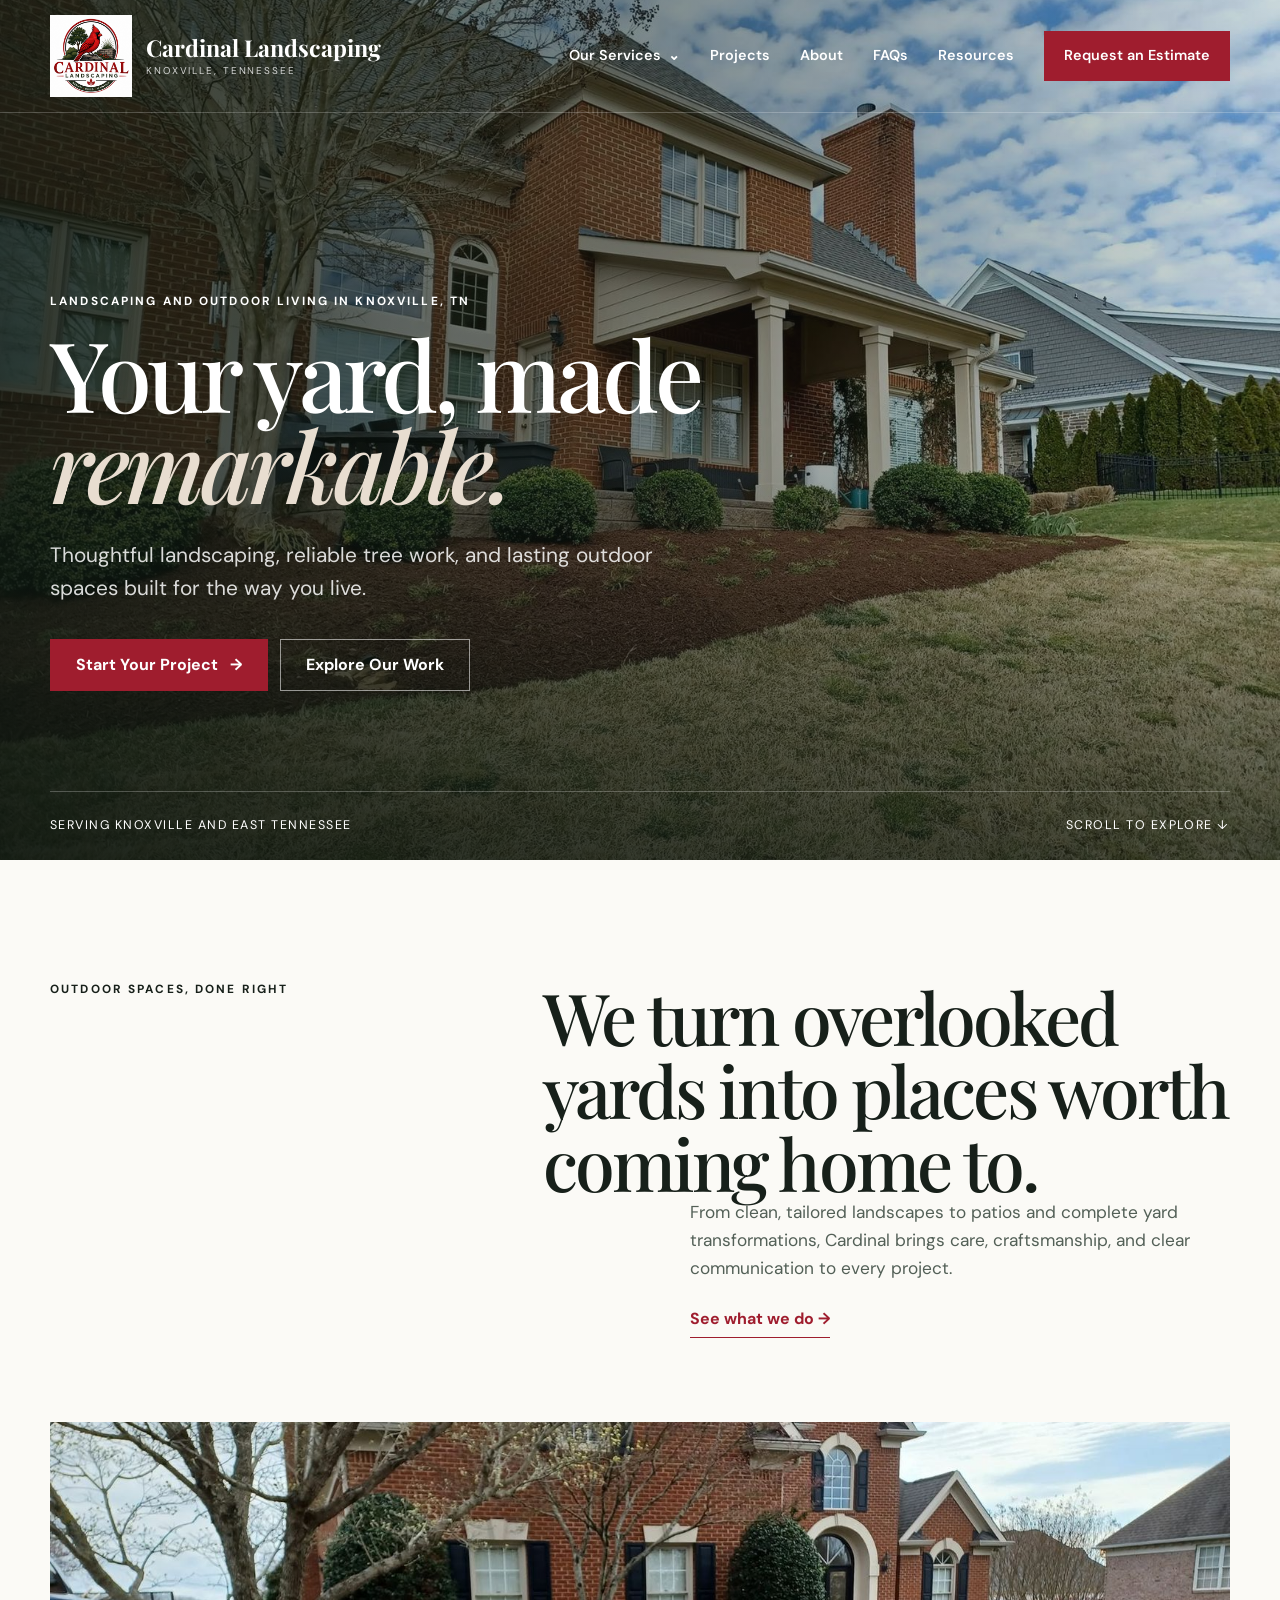
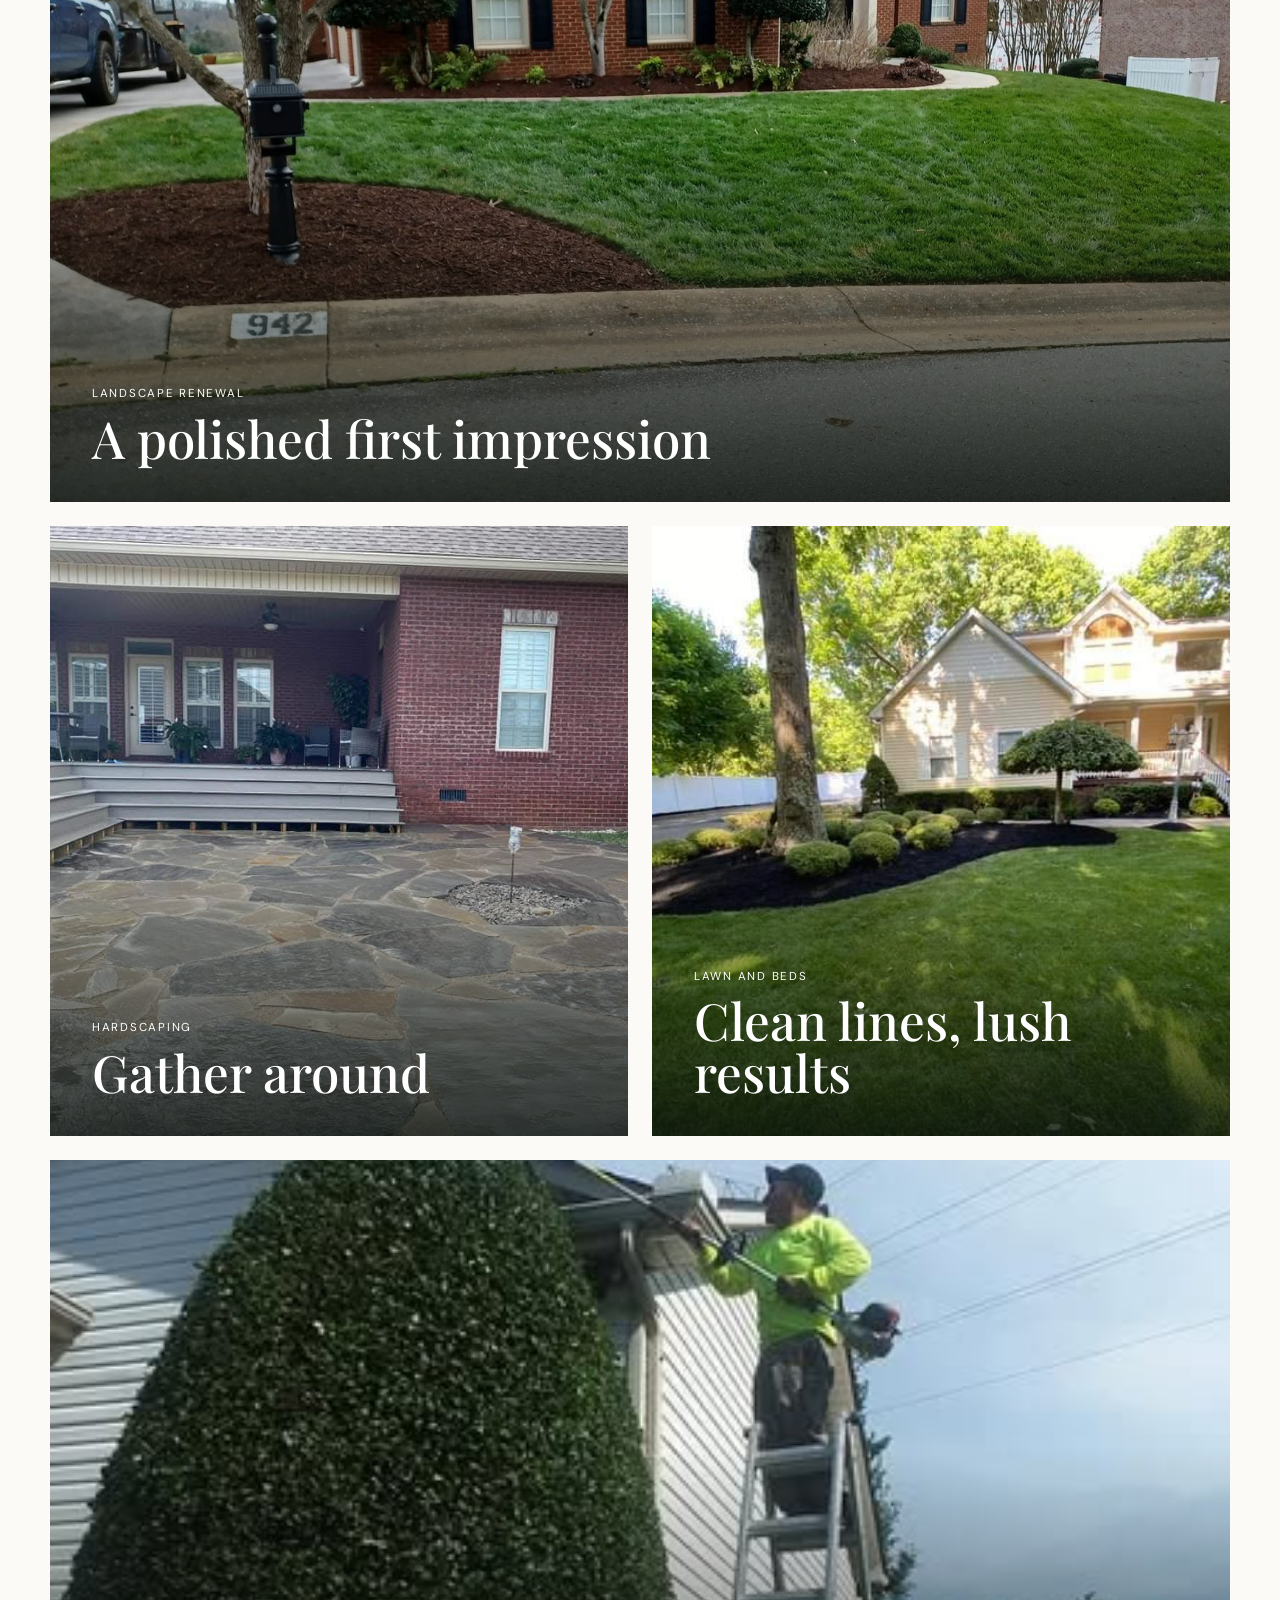
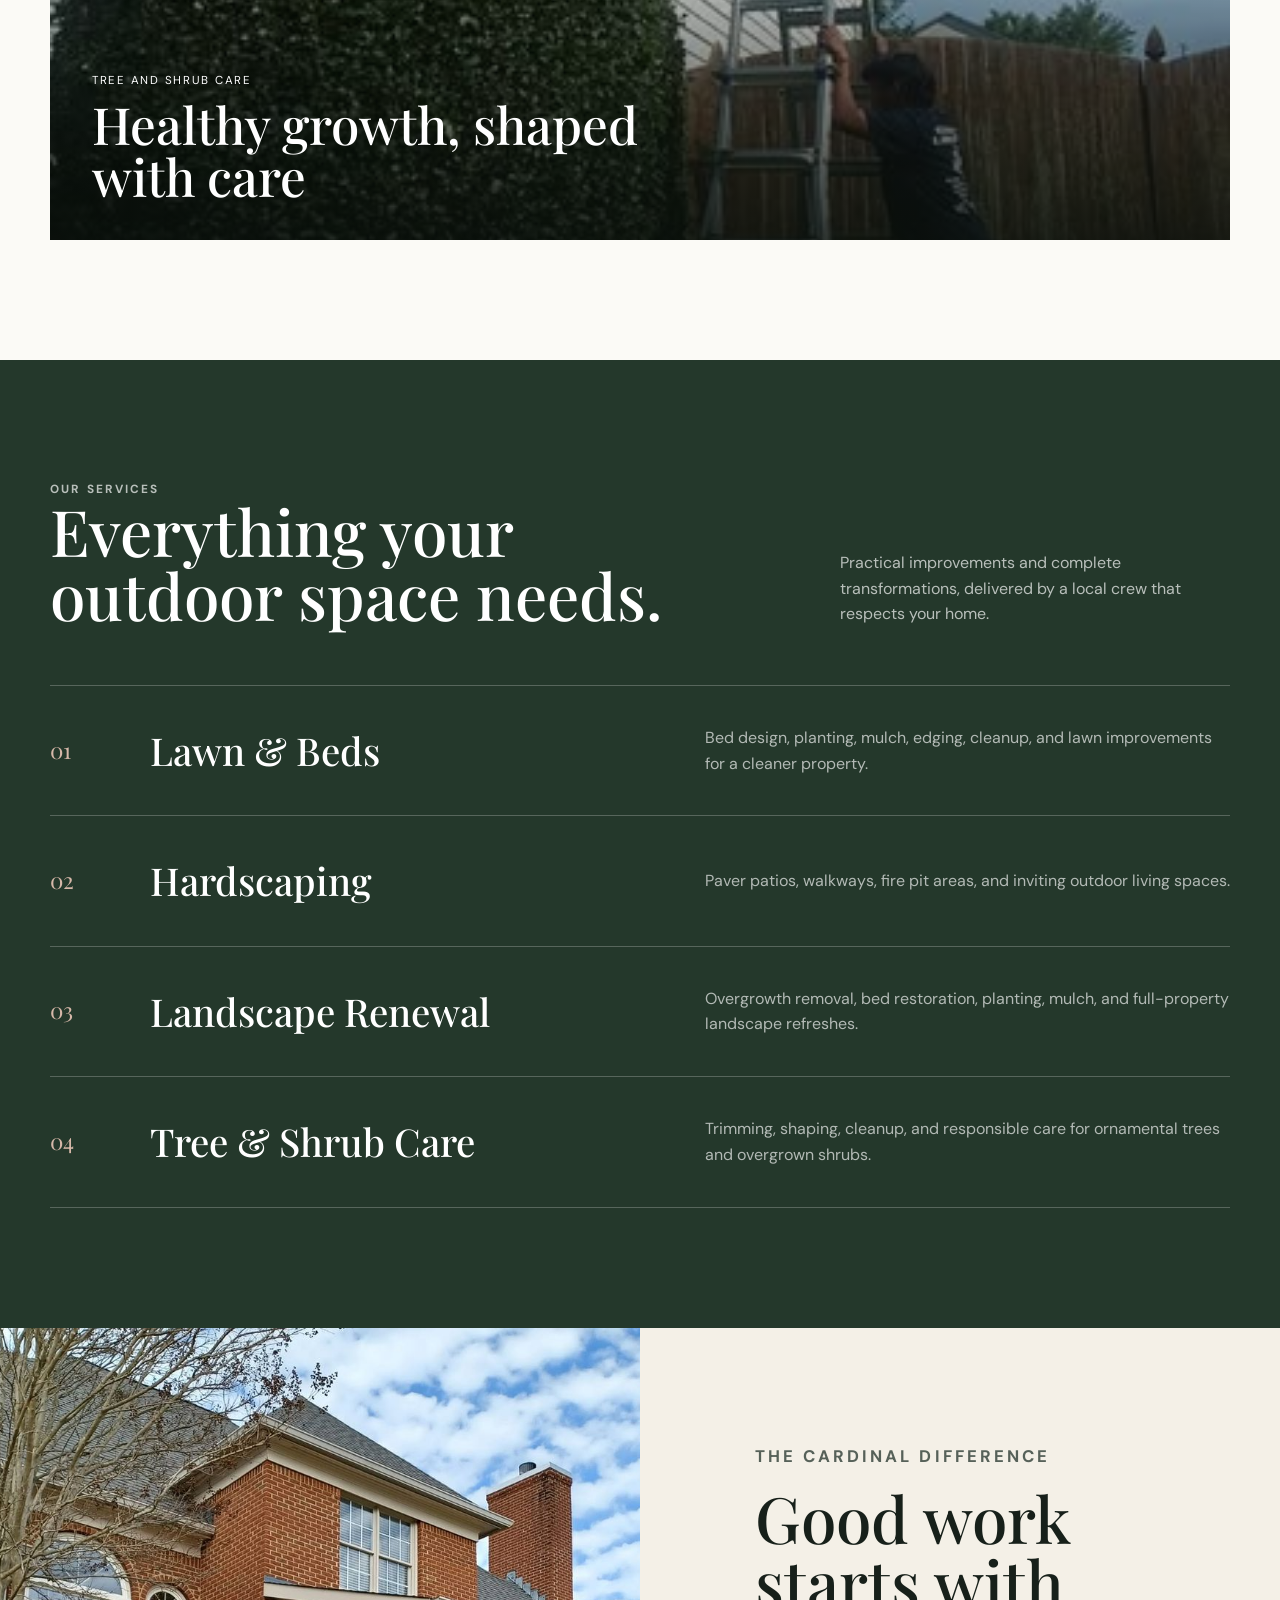
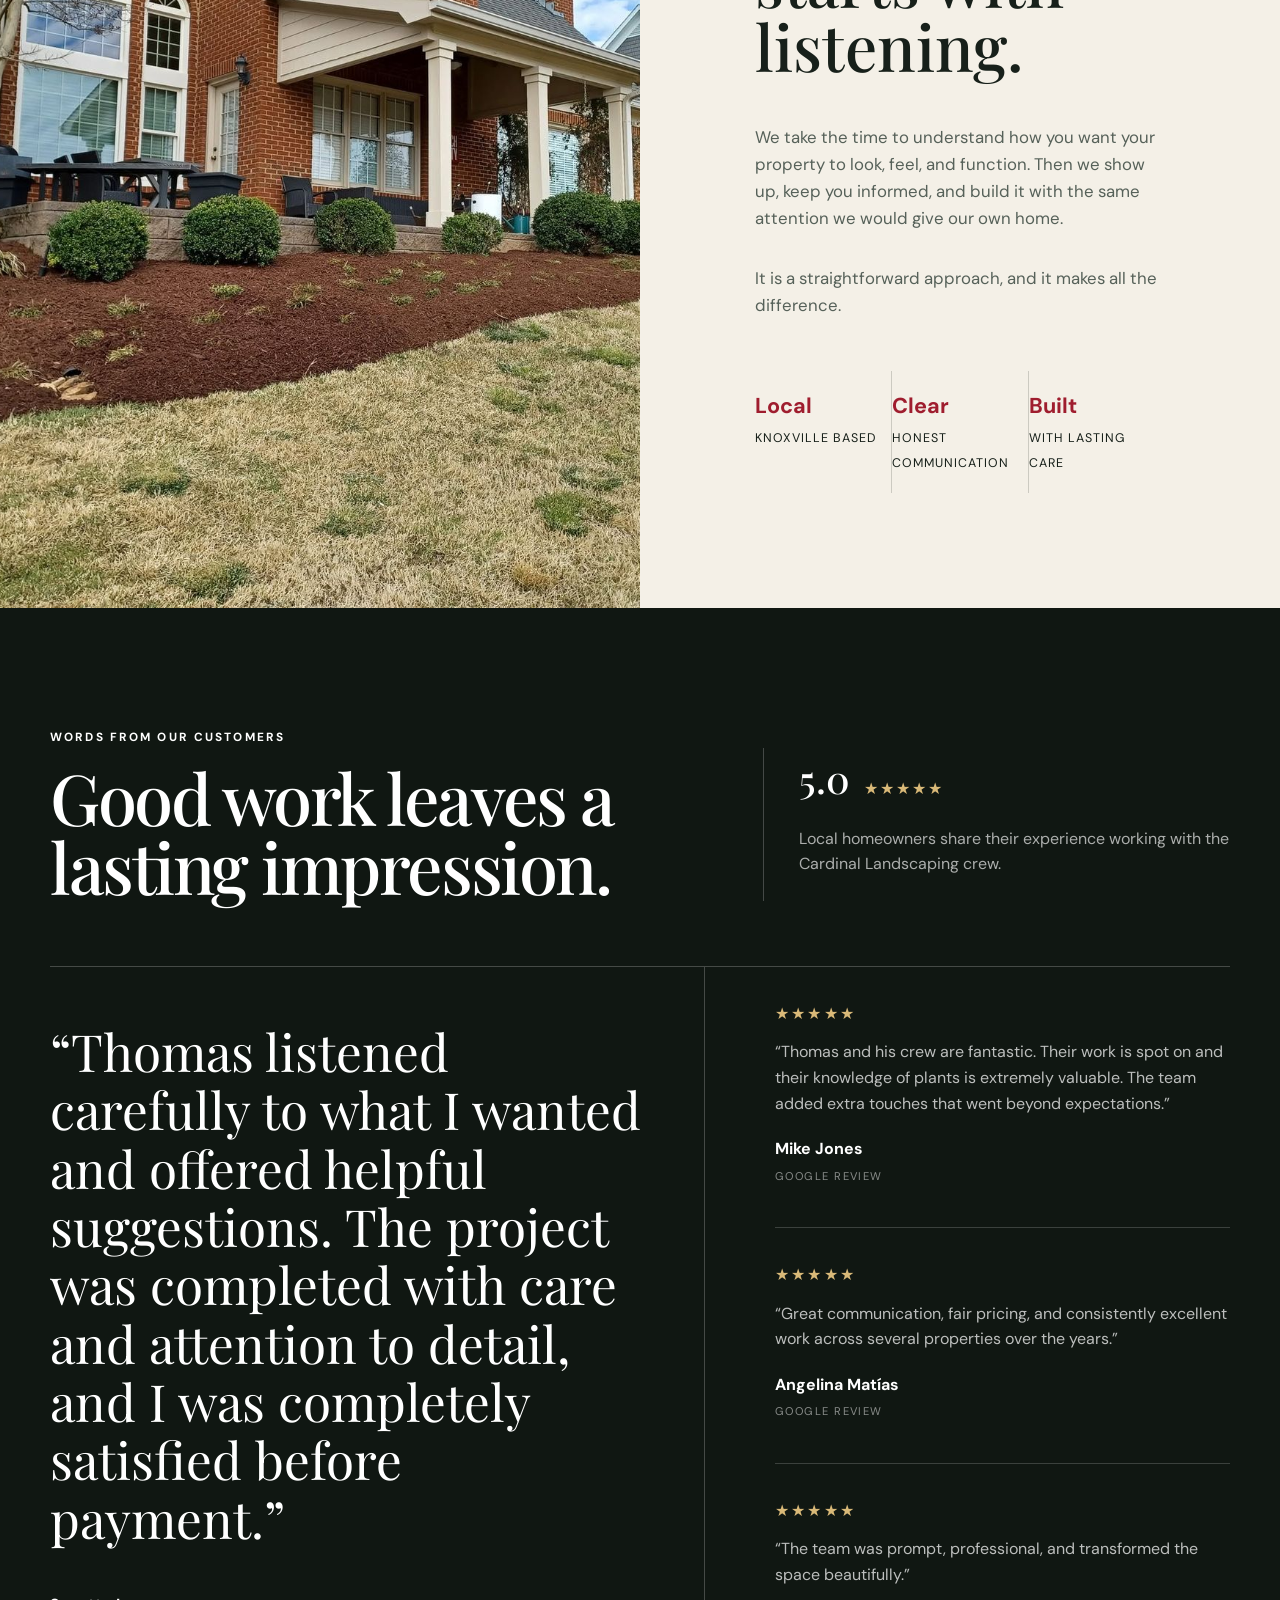
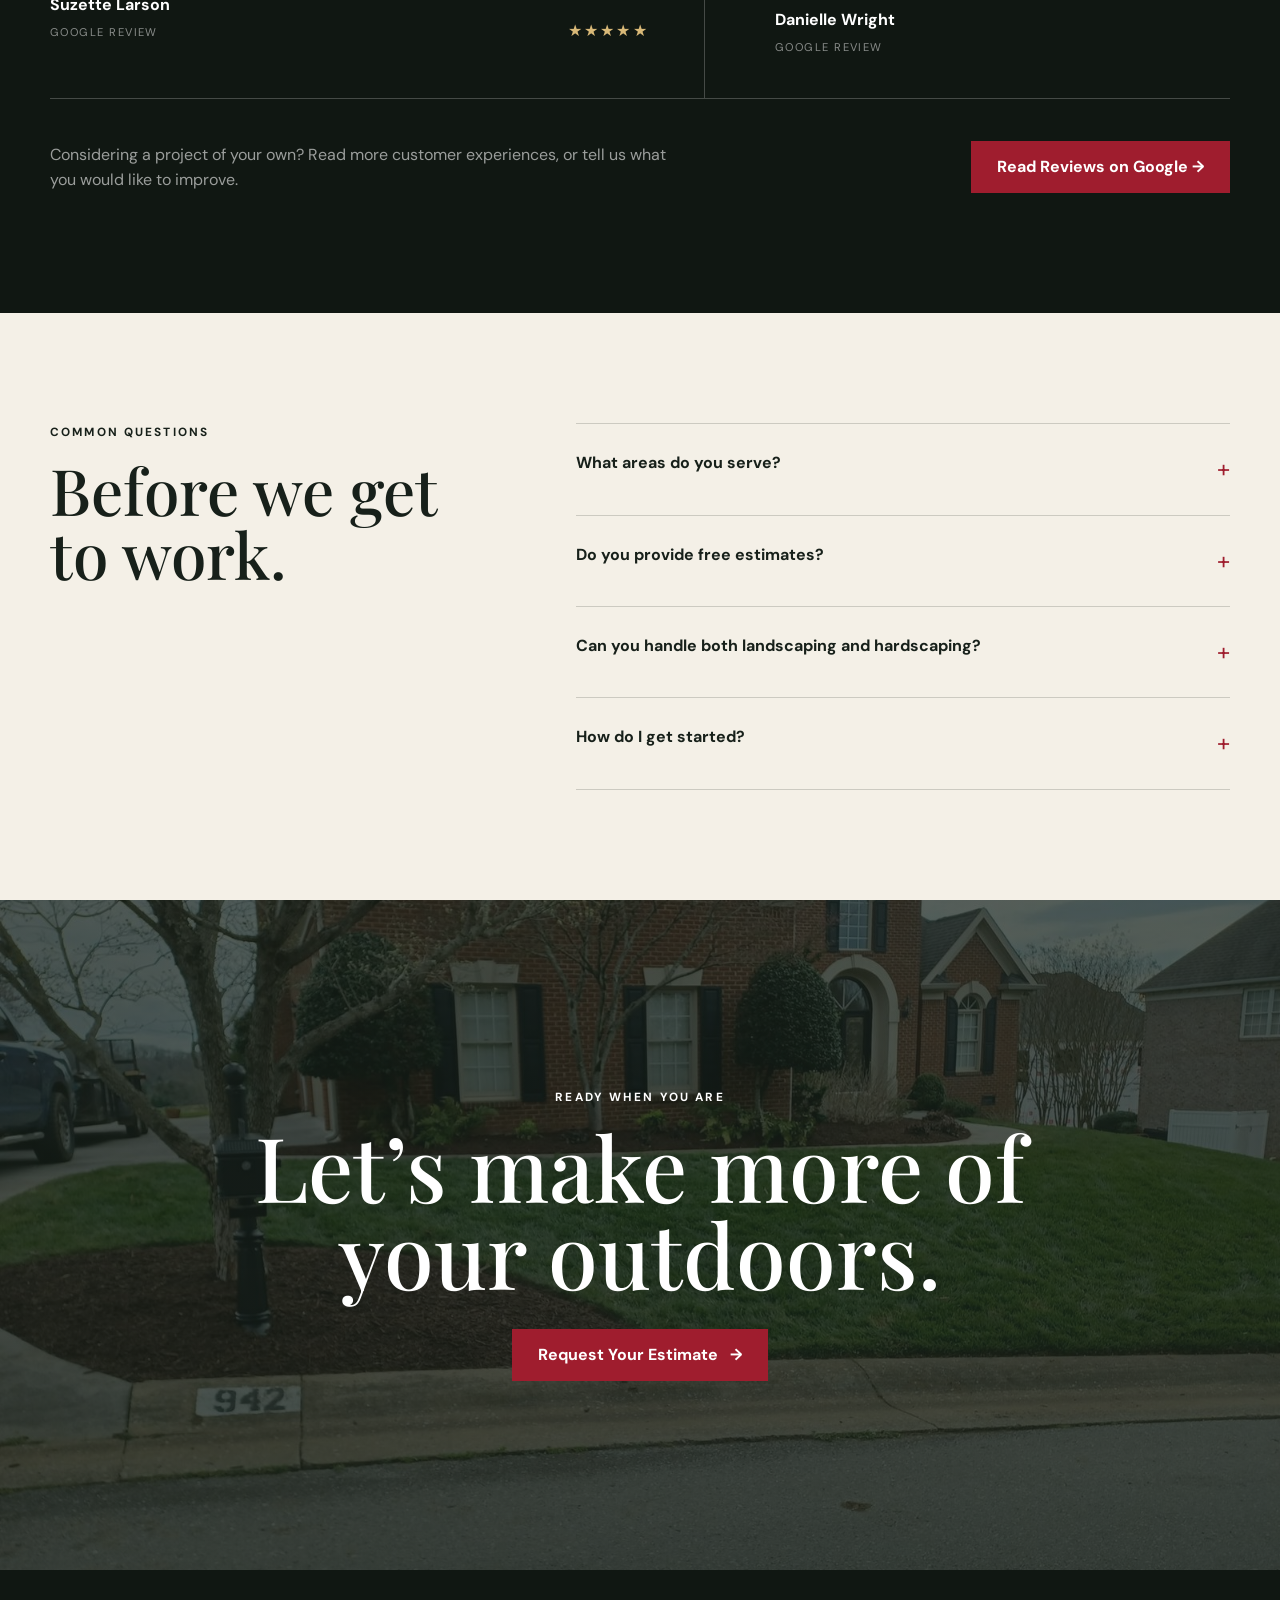
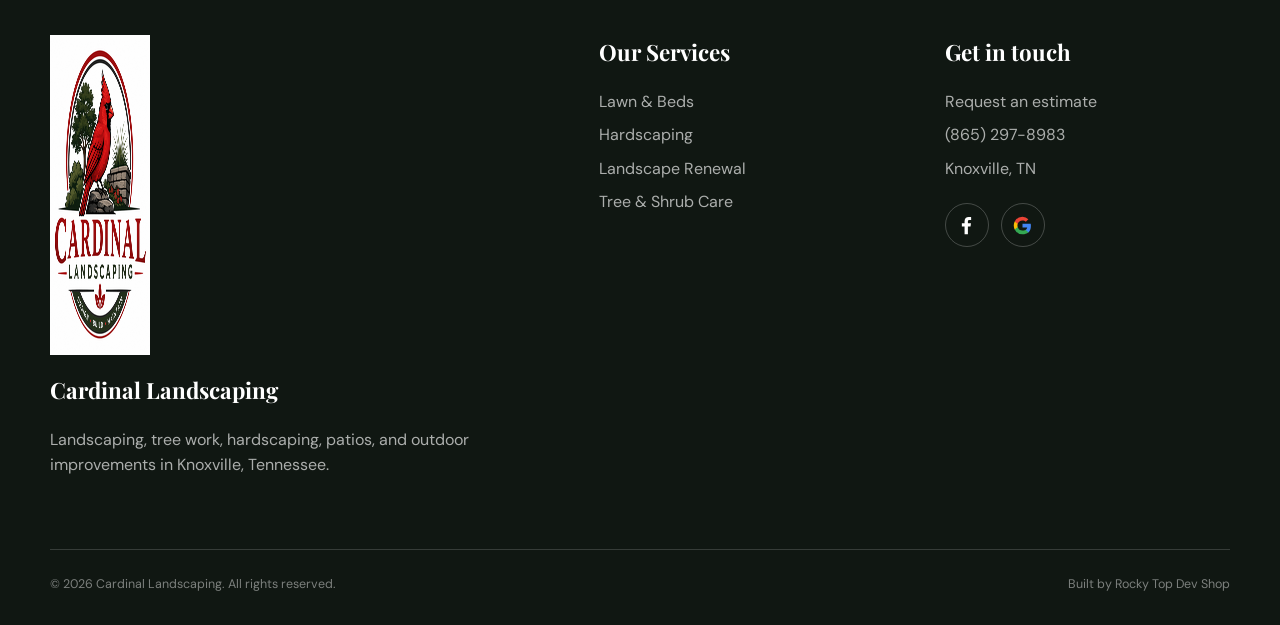
==== commit a3c03d22: "SEO audit fixes and image optimization - Fix mismatched og:image and JSON-LD domain (pages.dev -> ca" ====
--- a/index.html
+++ b/index.html
@@ -4,13 +4,13 @@
   <meta charset="utf-8">
   <meta name="viewport" content="width=device-width, initial-scale=1">
   <link rel="canonical" href="https://cardinaltreeserviceknox.com/">
-  <title>Cardinal Landscaping | Knoxville Landscaping &amp; Outdoor Living</title>
+  <title>Cardinal Landscaping | Knoxville Landscaping &amp; Design</title>
   <meta name="description" content="Knoxville landscaping company for lawn and beds, hardscaping, landscape renewal, and tree and shrub care. Call Cardinal Landscaping for a free estimate.">
   <meta property="og:type" content="website">
   <meta property="og:title" content="Cardinal Landscaping | Knoxville, TN">
   <meta property="og:description" content="Landscape renewal, lawn and beds, hardscaping, and tree and shrub care for Knoxville homeowners.">
   <meta property="og:url" content="https://cardinaltreeserviceknox.com/">
-  <meta property="og:image" content="https://cardinal-landscaping.pages.dev/images/project%20Images/485156194_23894635356803899_7988230476543092178_n.jpg">
+  <meta property="og:image" content="https://cardinaltreeserviceknox.com/images/project%20Images/485156194_23894635356803899_7988230476543092178_n.jpg">
   <link rel="preconnect" href="https://fonts.googleapis.com">
   <link rel="preconnect" href="https://fonts.gstatic.com" crossorigin>
   <link href="https://fonts.googleapis.com/css2?family=DM+Sans:wght@400;500;600;700&amp;family=Playfair+Display:ital,wght@0,500;0,600;1,500&amp;display=swap" rel="stylesheet">
@@ -44,22 +44,22 @@
     @media(max-width:640px){.shell{width:min(100% - 30px,1180px)}.brand-name span{display:none}.brand-name strong{font-size:1.12rem}.hero{min-height:700px}.hero-content{padding:170px 0 60px}.hero h1{font-size:clamp(3rem,15vw,4.5rem)}.hero-foot{flex-direction:column;gap:8px}.intro,.services,.reviews,.faq{padding:80px 0}.project-grid{grid-template-columns:1fr}.project-card.wide{grid-column:auto}.project-card,.project-card.wide{min-height:470px}.project-info{inset:auto 24px 24px}.service{grid-template-columns:36px 1fr;gap:14px}.story-image{height:390px}.story-copy{padding:70px 24px}.promise{grid-template-columns:1fr;background:transparent}.featured-review blockquote{font-size:2rem}.review-source,.reviews-action{align-items:flex-start;flex-direction:column}.reviews-action .button{width:100%}.footer-grid{grid-template-columns:1fr;gap:35px}.copyright{flex-direction:column}}
   </style>
   <script type="application/ld+json">
-    {"@context":"https://schema.org","@type":"LandscapingBusiness","name":"Cardinal Landscaping","url":"https://cardinal-landscaping.pages.dev/","logo":"https://cardinal-landscaping.pages.dev/images/cardinal_logo.png","image":"https://cardinal-landscaping.pages.dev/images/project%20Images/485156194_23894635356803899_7988230476543092178_n.jpg","telephone":"+1-865-297-8983","areaServed":[{"@type":"City","name":"Knoxville"},{"@type":"AdministrativeArea","name":"East Tennessee"}],"sameAs":["https://https://www.facebook.com/cardinallandscapingtn"]}
+    {"@context":"https://schema.org","@type":"LandscapingBusiness","@id":"https://cardinaltreeserviceknox.com/#business","name":"Cardinal Landscaping","url":"https://cardinaltreeserviceknox.com/","logo":"https://cardinaltreeserviceknox.com/images/cardinal_logo.png","image":"https://cardinaltreeserviceknox.com/images/project%20Images/485156194_23894635356803899_7988230476543092178_n.jpg","telephone":"+1-865-297-8983","areaServed":[{"@type":"City","name":"Knoxville"},{"@type":"AdministrativeArea","name":"East Tennessee"}],"sameAs":["https://www.facebook.com/cardinallandscapingtn"]}
   </script>
 </head>
 <body>
-  <header class="site-header"><div class="shell nav"><a class="brand" href="#home" aria-label="Cardinal Landscaping home"><img src="images/cardinal_logo.png" alt="Cardinal Landscaping logo"><span class="brand-name"><strong>Cardinal Landscaping</strong><span>Knoxville, Tennessee</span></span></a><button class="menu-toggle" type="button" aria-label="Open navigation" aria-expanded="false">☰</button><nav class="nav-links" aria-label="Main navigation"><div class="service-menu"><button class="service-menu-button" type="button" aria-expanded="false">Our Services</button><div class="service-submenu"><a href="lawn-and-beds.html">Lawn &amp; Beds</a><a href="hardscaping.html">Hardscaping</a><a href="landscape-renewal.html">Landscape Renewal</a><a href="tree-and-shrub-care.html">Tree &amp; Shrub Care</a></div></div><a href="#projects">Projects</a><a href="#about">About</a><a href="#faq">FAQs</a><a class="nav-call" href="contact.html">Request an Estimate</a></nav></div></header>
+  <header class="site-header"><div class="shell nav"><a class="brand" href="#home" aria-label="Cardinal Landscaping home"><img width="320" height="320" src="images/cardinal_logo.png" alt="Cardinal Landscaping logo"><span class="brand-name"><strong>Cardinal Landscaping</strong><span>Knoxville, Tennessee</span></span></a><button class="menu-toggle" type="button" aria-label="Open navigation" aria-expanded="false">☰</button><nav class="nav-links" aria-label="Main navigation"><div class="service-menu"><button class="service-menu-button" type="button" aria-expanded="false">Our Services</button><div class="service-submenu"><a href="lawn-and-beds.html">Lawn &amp; Beds</a><a href="hardscaping.html">Hardscaping</a><a href="landscape-renewal.html">Landscape Renewal</a><a href="tree-and-shrub-care.html">Tree &amp; Shrub Care</a></div></div><a href="#projects">Projects</a><a href="#about">About</a><a href="#faq">FAQs</a><a class="nav-call" href="contact.html">Request an Estimate</a></nav></div></header>
   <main>
     <section class="hero" id="home"><div class="shell"><div class="hero-content"><p class="eyebrow">Landscaping and outdoor living in Knoxville, TN</p><h1 class="serif">Your yard, made <em>remarkable.</em></h1><p class="lead">Thoughtful landscaping, reliable tree work, and lasting outdoor spaces built for the way you live.</p><div class="hero-actions"><a class="button" href="contact.html">Start Your Project <span>→</span></a><a class="button outline" href="#projects">Explore Our Work</a></div></div><div class="hero-foot"><span>Serving Knoxville and East Tennessee</span><span>Scroll to explore ↓</span></div></div></section>
     <section class="intro"><div class="shell intro-grid"><p class="eyebrow">Outdoor spaces, done right</p><div><h2 class="serif">We turn overlooked yards into places worth coming home to.</h2><div class="intro-copy"><p>From clean, tailored landscapes to patios and complete yard transformations, Cardinal brings care, craftsmanship, and clear communication to every project.</p><a class="text-link" href="#services">See what we do →</a></div></div></div></section>
-    <section class="projects" id="projects" aria-label="Featured projects"><div class="shell project-grid"><a class="project-card wide" href="landscape-renewal.html"><img src="images/project Images/cardJob1_3.jpg" alt="Fresh lawn and landscaped beds surrounding a brick home"><div class="project-info"><span>Landscape renewal</span><h3 class="serif">A polished first impression</h3></div></a><a class="project-card" href="hardscaping.html"><img src="images/project Images/hardscape_new.jpg" alt="Flagstone hardscape patio beside a brick home"><div class="project-info"><span>Hardscaping</span><h3 class="serif">Gather around</h3></div></a><a class="project-card" href="lawn-and-beds.html"><img src="images/project Images/cardJob2_1.jpg" alt="Manicured green lawn and garden beds"><div class="project-info"><span>Lawn and beds</span><h3 class="serif">Clean lines, lush results</h3></div></a><a class="project-card wide" href="tree-and-shrub-care.html"><img src="images/project Images/cardJob5_1.jpg" alt="Cardinal Landscaping crew trimming a tall shrub beside a Knoxville home"><div class="project-info"><span>Tree and shrub care</span><h3 class="serif">Healthy growth, shaped with care</h3></div></a></div></section>
+    <section class="projects" id="projects" aria-label="Featured projects"><div class="shell project-grid"><a class="project-card wide" href="landscape-renewal.html"><img width="1600" height="1200" src="images/project Images/cardJob1_3.jpg" alt="Fresh lawn and landscaped beds surrounding a brick home"><div class="project-info"><span>Landscape renewal</span><h3 class="serif">A polished first impression</h3></div></a><a class="project-card" href="hardscaping.html"><img width="960" height="720" src="images/project Images/hardscape_new.jpg" alt="Flagstone hardscape patio beside a brick home"><div class="project-info"><span>Hardscaping</span><h3 class="serif">Gather around</h3></div></a><a class="project-card" href="lawn-and-beds.html"><img width="720" height="540" src="images/project Images/cardJob2_1.jpg" alt="Manicured green lawn and garden beds"><div class="project-info"><span>Lawn and beds</span><h3 class="serif">Clean lines, lush results</h3></div></a><a class="project-card wide" href="tree-and-shrub-care.html"><img width="414" height="414" src="images/project Images/cardJob5_1.jpg" alt="Cardinal Landscaping crew trimming a tall shrub beside a Knoxville home"><div class="project-info"><span>Tree and shrub care</span><h3 class="serif">Healthy growth, shaped with care</h3></div></a></div></section>
     <section class="services" id="services"><div class="shell"><div class="section-head"><div><p class="eyebrow">Our services</p><h2 class="serif">Everything your outdoor space needs.</h2></div><p>Practical improvements and complete transformations, delivered by a local crew that respects your home.</p></div><div class="service-list"><article class="service"><span class="service-number">01</span><h3><a href="lawn-and-beds.html">Lawn &amp; Beds</a></h3><p>Bed design, planting, mulch, edging, cleanup, and lawn improvements for a cleaner property.</p></article><article class="service"><span class="service-number">02</span><h3><a href="hardscaping.html">Hardscaping</a></h3><p>Paver patios, walkways, fire pit areas, and inviting outdoor living spaces.</p></article><article class="service"><span class="service-number">03</span><h3><a href="landscape-renewal.html">Landscape Renewal</a></h3><p>Overgrowth removal, bed restoration, planting, mulch, and full-property landscape refreshes.</p></article><article class="service"><span class="service-number">04</span><h3><a href="tree-and-shrub-care.html">Tree &amp; Shrub Care</a></h3><p>Trimming, shaping, cleanup, and responsible care for ornamental trees and overgrown shrubs.</p></article></div></div></section>
-    <section class="story" id="about"><div class="story-image"><img src="images/project Images/485156194_23894635356803899_7988230476543092178_n.jpg" alt="Finished landscaping around a Knoxville home"></div><div class="story-copy"><p class="eyebrow">The Cardinal difference</p><h2 class="serif">Good work starts with listening.</h2><p>We take the time to understand how you want your property to look, feel, and function. Then we show up, keep you informed, and build it with the same attention we would give our own home.</p><p>It is a straightforward approach, and it makes all the difference.</p><div class="promise"><div><strong>Local</strong><span>Knoxville based</span></div><div><strong>Clear</strong><span>Honest communication</span></div><div><strong>Built</strong><span>With lasting care</span></div></div></div></section>
+    <section class="story" id="about"><div class="story-image"><img width="1600" height="1200" src="images/project Images/485156194_23894635356803899_7988230476543092178_n.jpg" alt="Finished landscaping around a Knoxville home"></div><div class="story-copy"><p class="eyebrow">The Cardinal difference</p><h2 class="serif">Good work starts with listening.</h2><p>We take the time to understand how you want your property to look, feel, and function. Then we show up, keep you informed, and build it with the same attention we would give our own home.</p><p>It is a straightforward approach, and it makes all the difference.</p><div class="promise"><div><strong>Local</strong><span>Knoxville based</span></div><div><strong>Clear</strong><span>Honest communication</span></div><div><strong>Built</strong><span>With lasting care</span></div></div></div></section>
     <section id="reviews" class="reviews"><div class="shell"><div class="reviews-head"><div><p class="eyebrow">Words from our customers</p><h2 class="serif">Good work leaves a lasting impression.</h2></div><div class="reviews-summary"><div class="google-rating"><strong>5.0</strong><span class="review-stars" aria-label="5 out of 5 stars">★★★★★</span></div><p>Local homeowners share their experience working with the Cardinal Landscaping crew.</p></div></div><div class="reviews-grid"><article class="featured-review"><blockquote>“Thomas listened carefully to what I wanted and offered helpful suggestions. The project was completed with care and attention to detail, and I was completely satisfied before payment.”</blockquote><div class="review-source"><div class="review-author"><strong>Suzette Larson</strong><span>Google review</span></div><span class="review-stars" aria-label="5 out of 5 stars">★★★★★</span></div></article><div class="supporting-reviews"><article class="supporting-review"><span class="review-stars" aria-label="5 out of 5 stars">★★★★★</span><p>“Thomas and his crew are fantastic. Their work is spot on and their knowledge of plants is extremely valuable. The team added extra touches that went beyond expectations.”</p><div class="review-author"><strong>Mike Jones</strong><span>Google review</span></div></article><article class="supporting-review"><span class="review-stars" aria-label="5 out of 5 stars">★★★★★</span><p>“Great communication, fair pricing, and consistently excellent work across several properties over the years.”</p><div class="review-author"><strong>Angelina Matías</strong><span>Google review</span></div></article><article class="supporting-review"><span class="review-stars" aria-label="5 out of 5 stars">★★★★★</span><p>“The team was prompt, professional, and transformed the space beautifully.”</p><div class="review-author"><strong>Danielle Wright</strong><span>Google review</span></div></article></div></div><div class="reviews-action"><p>Considering a project of your own? Read more customer experiences, or tell us what you would like to improve.</p><a class="button" href="https://www.google.com/search?sca_esv=bcc915fd4b92abab&amp;sxsrf=ANbL-n54eHVWfP9sGRJ-cE6kNIElUN84Mg:1781014894088&amp;si=AL3DRZEsmMGCryMMFSHJ3StBhOdZ2-6yYkXd_doETEE1OR-qOSgO477o3-Ii9t0udDNcyqRlBuNOlYjus_pP6kYAhG7g-C-F0Edssv0-85lbDfbsb1hWvuiUj96qMONciXMpHEipxSlQDZQsmqDf30_pClcH-70ucwwAP6_iLDpsKK8_2jspi-0%3D&amp;q=Cardinal+Landscaping+and+Tree+Service+Reviews&amp;sa=X&amp;ved=2ahUKEwjp-ufArfqUAxVp4MkDHUTMCWUQ0bkNegQIOhAF&amp;biw=1889&amp;bih=934&amp;dpr=1" target="_blank" rel="noopener">Read Reviews on Google →</a></div></div></section>
     <section class="faq" id="faq"><div class="shell faq-grid"><div><p class="eyebrow">Common questions</p><h2 class="serif">Before we get to work.</h2></div><div><details><summary>What areas do you serve?</summary><p>We serve Knoxville and surrounding communities throughout East Tennessee. Call us with your address and we will quickly confirm availability.</p></details><details><summary>Do you provide free estimates?</summary><p>Yes. We will discuss your goals, take a look at the property, and provide a clear estimate before work begins.</p></details><details><summary>Can you handle both landscaping and hardscaping?</summary><p>Yes. Our work ranges from planting, beds, cleanup, and tree care to patios, walkways, fire pits, and broader outdoor transformations.</p></details><details><summary>How do I get started?</summary><p>Call Cardinal at (865) 297-8983. Tell us what you have in mind and we will arrange the next step.</p></details></div></div></section>
     <section class="cta" id="contact"><div class="cta-inner"><p class="eyebrow">Ready when you are</p><h2 class="serif">Let’s make more of your outdoors.</h2><a class="button" href="contact.html">Request Your Estimate <span>→</span></a></div></section>
   </main>
-  <footer><div class="shell"><div class="footer-grid"><div><img class="footer-logo" src="images/cardinal_logo.png" alt=""><h3>Cardinal Landscaping</h3><p>Landscaping, tree work, hardscaping, patios, and outdoor improvements in Knoxville, Tennessee.</p></div><div><h3>Our Services</h3><a href="lawn-and-beds.html">Lawn &amp; Beds</a><a href="hardscaping.html">Hardscaping</a><a href="landscape-renewal.html">Landscape Renewal</a><a href="tree-and-shrub-care.html">Tree &amp; Shrub Care</a></div><div><h3>Get in touch</h3><a href="contact.html">Request an estimate</a><a href="tel:+18652978983">(865) 297-8983</a><a href="https://www.google.com/maps/search/knoxville" target="_blank" rel="noopener">Knoxville, TN</a><div class="footer-socials" aria-label="Cardinal Landscaping social links"><a class="social-link" href="https://www.facebook.com/cardinallandscapingtn" target="_blank" rel="noopener" aria-label="Visit Cardinal Landscaping on Facebook"><svg viewBox="0 0 24 24" aria-hidden="true"><path fill="currentColor" d="M13.6 22v-9h3l.5-3.5h-3.5V7.3c0-1 .3-1.7 1.8-1.7h1.9V2.5c-.3 0-1.5-.1-2.8-.1-2.8 0-4.7 1.7-4.7 4.8v2.3H6.7V13h3.1v9h3.8Z"/></svg></a><a class="social-link" href="https://www.google.com/search?sca_esv=bcc915fd4b92abab&amp;sxsrf=ANbL-n54eHVWfP9sGRJ-cE6kNIElUN84Mg:1781014894088&amp;si=AL3DRZEsmMGCryMMFSHJ3StBhOdZ2-6yYkXd_doETEE1OR-qOSgO477o3-Ii9t0udDNcyqRlBuNOlYjus_pP6kYAhG7g-C-F0Edssv0-85lbDfbsb1hWvuiUj96qMONciXMpHEipxSlQDZQsmqDf30_pClcH-70ucwwAP6_iLDpsKK8_2jspi-0%3D&amp;q=Cardinal+Landscaping+and+Tree+Service+Reviews&amp;sa=X&amp;ved=2ahUKEwjp-ufArfqUAxVp4MkDHUTMCWUQ0bkNegQIOhAF&amp;biw=1889&amp;bih=934&amp;dpr=1" target="_blank" rel="noopener" aria-label="Read Cardinal Landscaping reviews on Google"><svg viewBox="0 0 24 24" aria-hidden="true"><path fill="#4285F4" d="M21.6 12.2c0-.7-.1-1.5-.2-2.2H12v4.3h5.4a4.6 4.6 0 0 1-2 3v2.8h3.3c1.9-1.8 2.9-4.4 2.9-7.9Z"/><path fill="#34A853" d="M12 22c2.7 0 5-.9 6.7-2.4l-3.3-2.8c-.9.6-2.1 1-3.4 1a5.9 5.9 0 0 1-5.5-4.1H3.1v2.9A10 10 0 0 0 12 22Z"/><path fill="#FBBC05" d="M6.5 13.7A6 6 0 0 1 6.2 12c0-.6.1-1.2.3-1.7V7.4H3.1A10 10 0 0 0 2 12c0 1.6.4 3.2 1.1 4.6l3.4-2.9Z"/><path fill="#EA4335" d="M12 6.2c1.5 0 2.8.5 3.8 1.5l2.9-2.9A9.7 9.7 0 0 0 12 2a10 10 0 0 0-8.9 5.4l3.4 2.9A5.9 5.9 0 0 1 12 6.2Z"/></svg></a></div></div></div><div class="copyright"><span>© <span id="year"></span> Cardinal Landscaping. All rights reserved.</span><span><a href="https://rockytopdevshop.com/" target="_blank" rel="noopener">Built by Rocky Top Dev Shop</a></span></div></div></footer>
+  <footer><div class="shell"><div class="footer-grid"><div><img width="320" height="320" class="footer-logo" loading="lazy" src="images/cardinal_logo.png" alt=""><h3>Cardinal Landscaping</h3><p>Landscaping, tree work, hardscaping, patios, and outdoor improvements in Knoxville, Tennessee.</p></div><div><h3>Our Services</h3><a href="lawn-and-beds.html">Lawn &amp; Beds</a><a href="hardscaping.html">Hardscaping</a><a href="landscape-renewal.html">Landscape Renewal</a><a href="tree-and-shrub-care.html">Tree &amp; Shrub Care</a></div><div><h3>Get in touch</h3><a href="contact.html">Request an estimate</a><a href="tel:+18652978983">(865) 297-8983</a><a href="https://www.google.com/maps/search/knoxville" target="_blank" rel="noopener">Knoxville, TN</a><div class="footer-socials" aria-label="Cardinal Landscaping social links"><a class="social-link" href="https://www.facebook.com/cardinallandscapingtn" target="_blank" rel="noopener" aria-label="Visit Cardinal Landscaping on Facebook"><svg viewBox="0 0 24 24" aria-hidden="true"><path fill="currentColor" d="M13.6 22v-9h3l.5-3.5h-3.5V7.3c0-1 .3-1.7 1.8-1.7h1.9V2.5c-.3 0-1.5-.1-2.8-.1-2.8 0-4.7 1.7-4.7 4.8v2.3H6.7V13h3.1v9h3.8Z"/></svg></a><a class="social-link" href="https://www.google.com/search?sca_esv=bcc915fd4b92abab&amp;sxsrf=ANbL-n54eHVWfP9sGRJ-cE6kNIElUN84Mg:1781014894088&amp;si=AL3DRZEsmMGCryMMFSHJ3StBhOdZ2-6yYkXd_doETEE1OR-qOSgO477o3-Ii9t0udDNcyqRlBuNOlYjus_pP6kYAhG7g-C-F0Edssv0-85lbDfbsb1hWvuiUj96qMONciXMpHEipxSlQDZQsmqDf30_pClcH-70ucwwAP6_iLDpsKK8_2jspi-0%3D&amp;q=Cardinal+Landscaping+and+Tree+Service+Reviews&amp;sa=X&amp;ved=2ahUKEwjp-ufArfqUAxVp4MkDHUTMCWUQ0bkNegQIOhAF&amp;biw=1889&amp;bih=934&amp;dpr=1" target="_blank" rel="noopener" aria-label="Read Cardinal Landscaping reviews on Google"><svg viewBox="0 0 24 24" aria-hidden="true"><path fill="#4285F4" d="M21.6 12.2c0-.7-.1-1.5-.2-2.2H12v4.3h5.4a4.6 4.6 0 0 1-2 3v2.8h3.3c1.9-1.8 2.9-4.4 2.9-7.9Z"/><path fill="#34A853" d="M12 22c2.7 0 5-.9 6.7-2.4l-3.3-2.8c-.9.6-2.1 1-3.4 1a5.9 5.9 0 0 1-5.5-4.1H3.1v2.9A10 10 0 0 0 12 22Z"/><path fill="#FBBC05" d="M6.5 13.7A6 6 0 0 1 6.2 12c0-.6.1-1.2.3-1.7V7.4H3.1A10 10 0 0 0 2 12c0 1.6.4 3.2 1.1 4.6l3.4-2.9Z"/><path fill="#EA4335" d="M12 6.2c1.5 0 2.8.5 3.8 1.5l2.9-2.9A9.7 9.7 0 0 0 12 2a10 10 0 0 0-8.9 5.4l3.4 2.9A5.9 5.9 0 0 1 12 6.2Z"/></svg></a></div></div></div><div class="copyright"><span>© <span id="year"></span> Cardinal Landscaping. All rights reserved.</span><span><a href="https://rockytopdevshop.com/" target="_blank" rel="noopener">Built by Rocky Top Dev Shop</a></span></div></div></footer>
   <script src="site.js"></script>
 </body>
 </html>
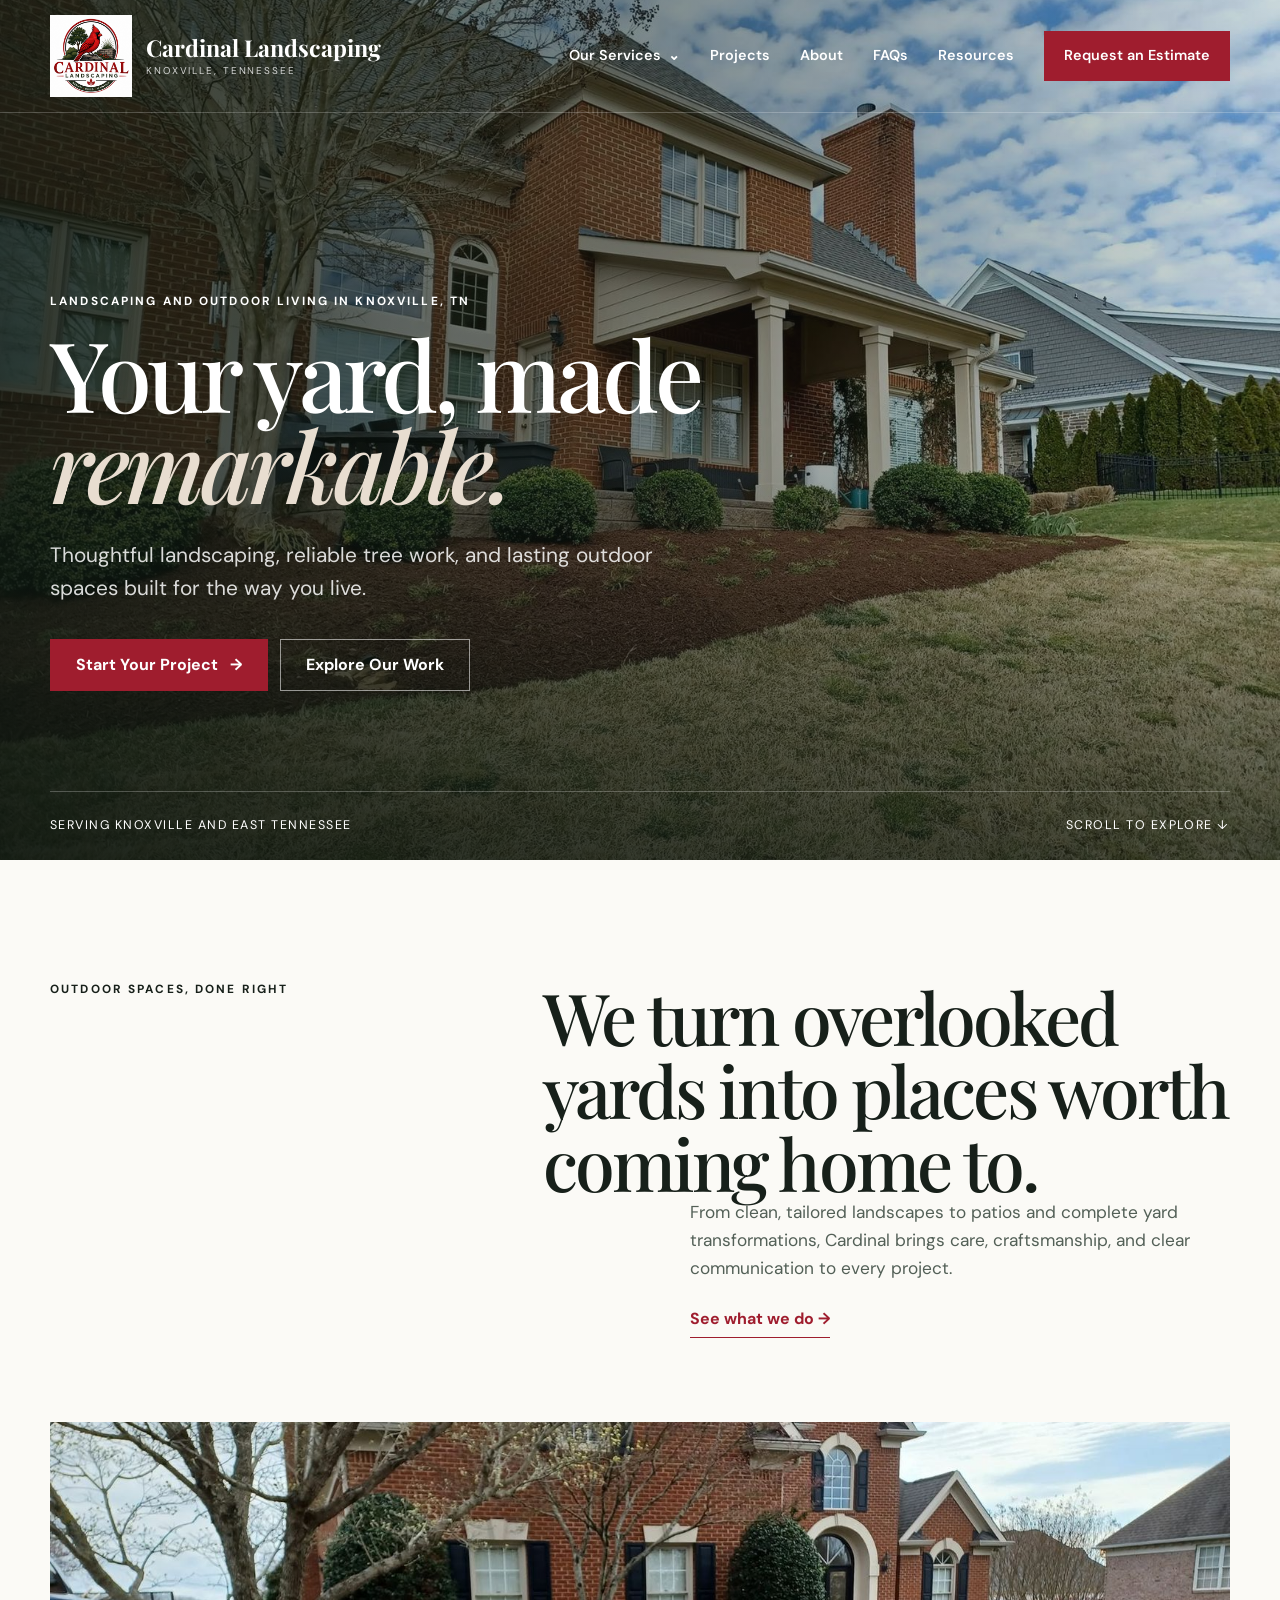
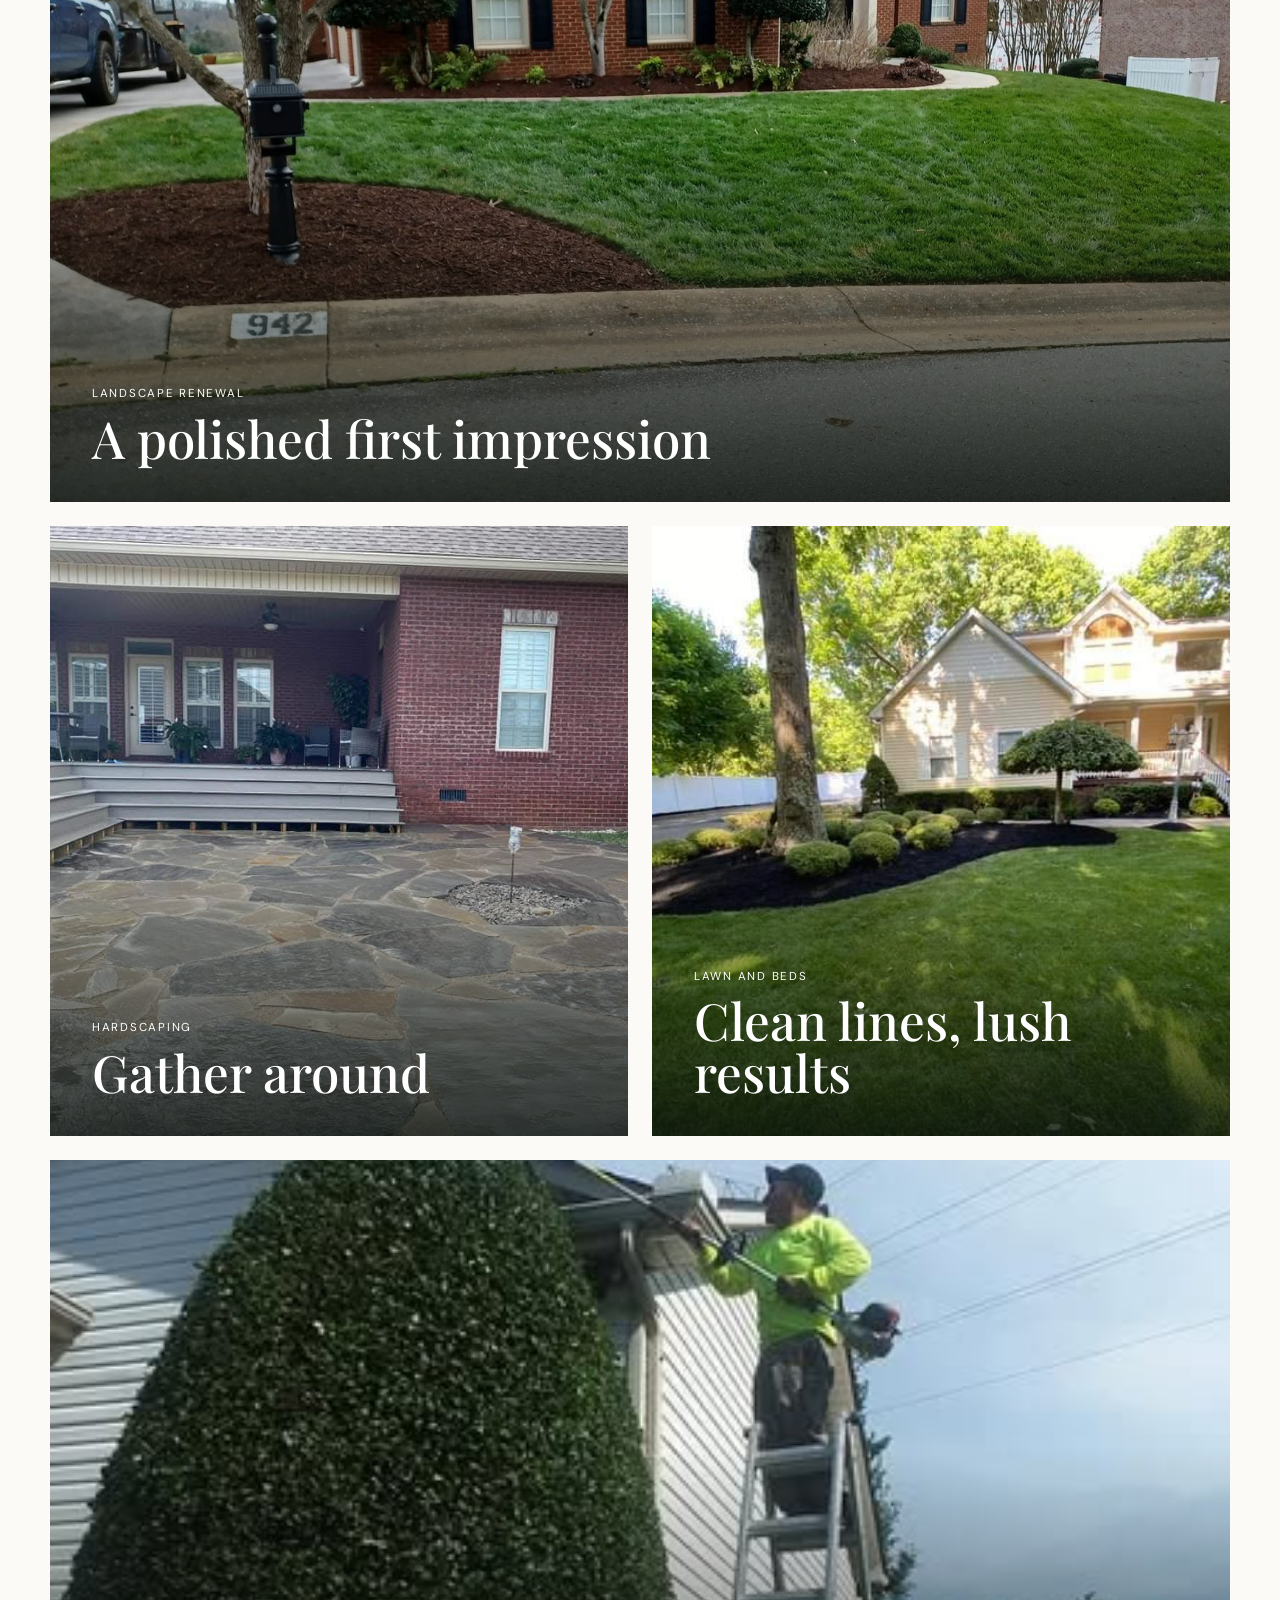
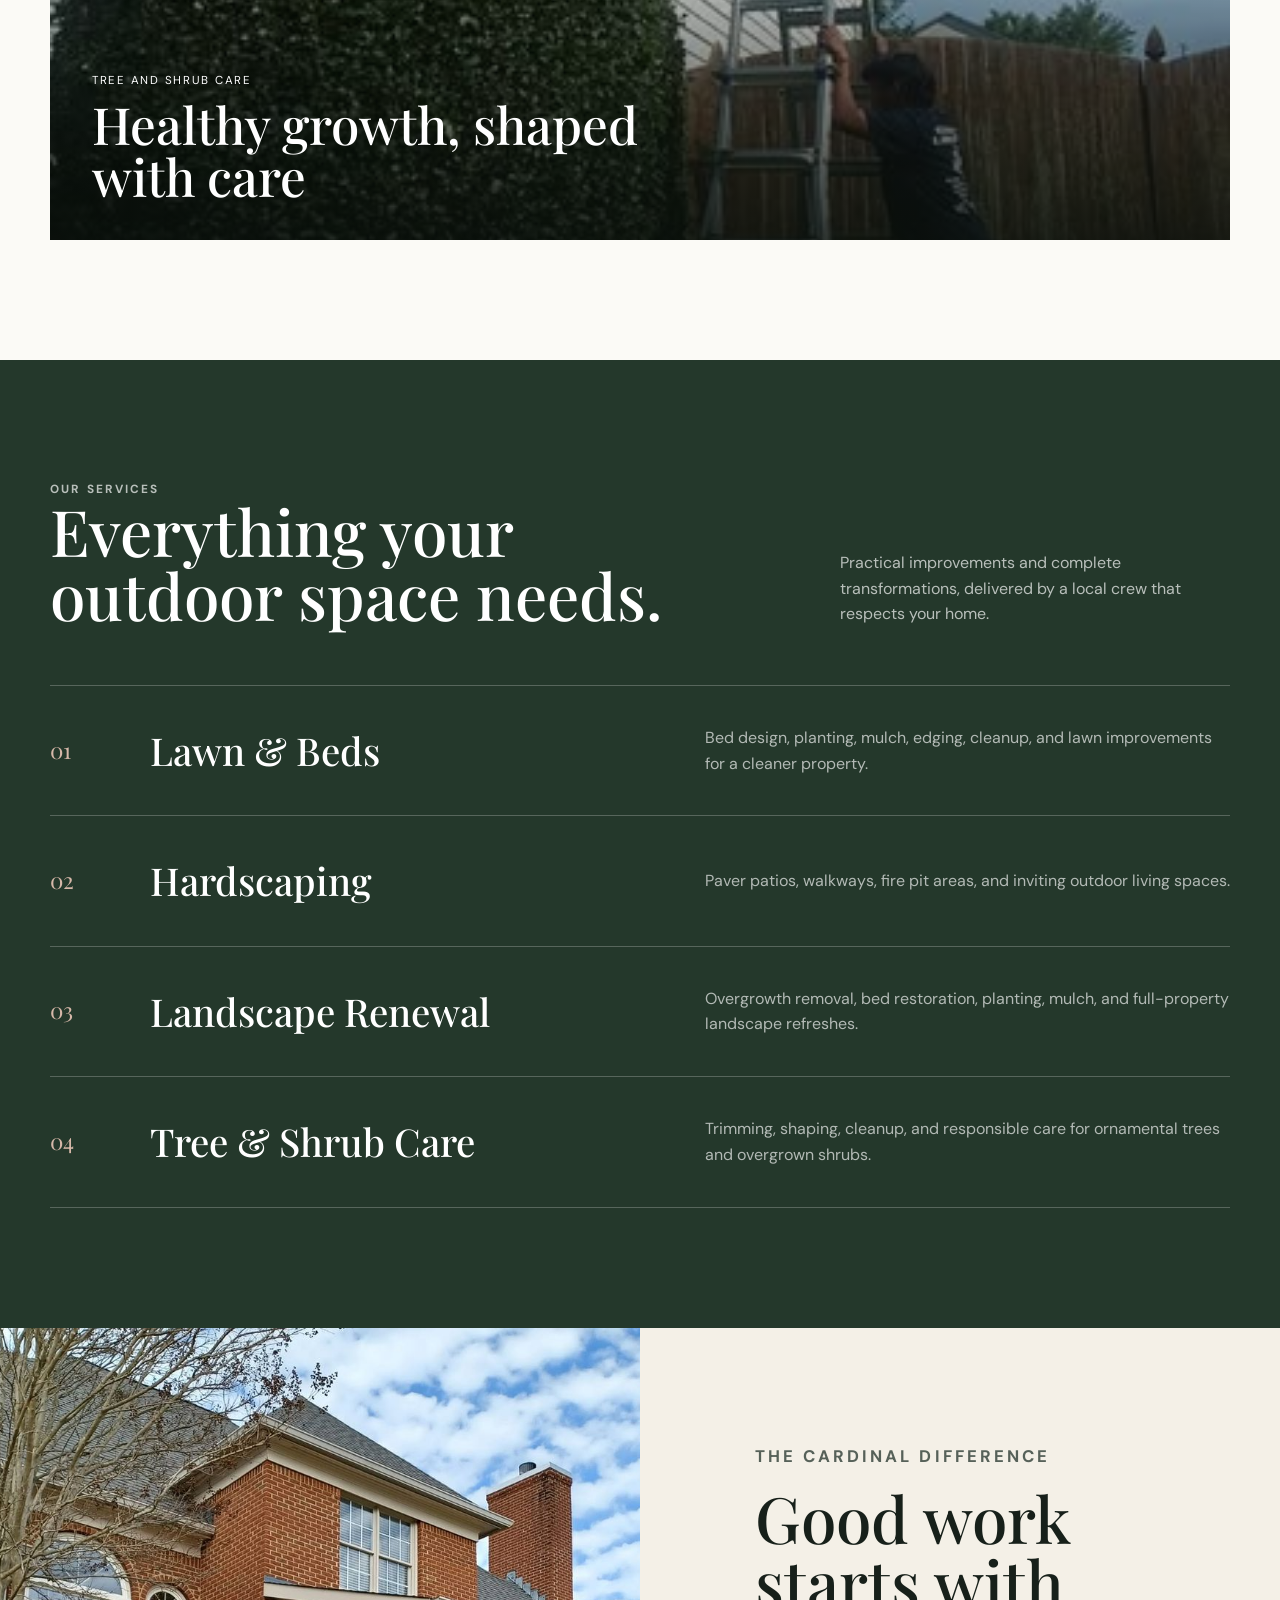
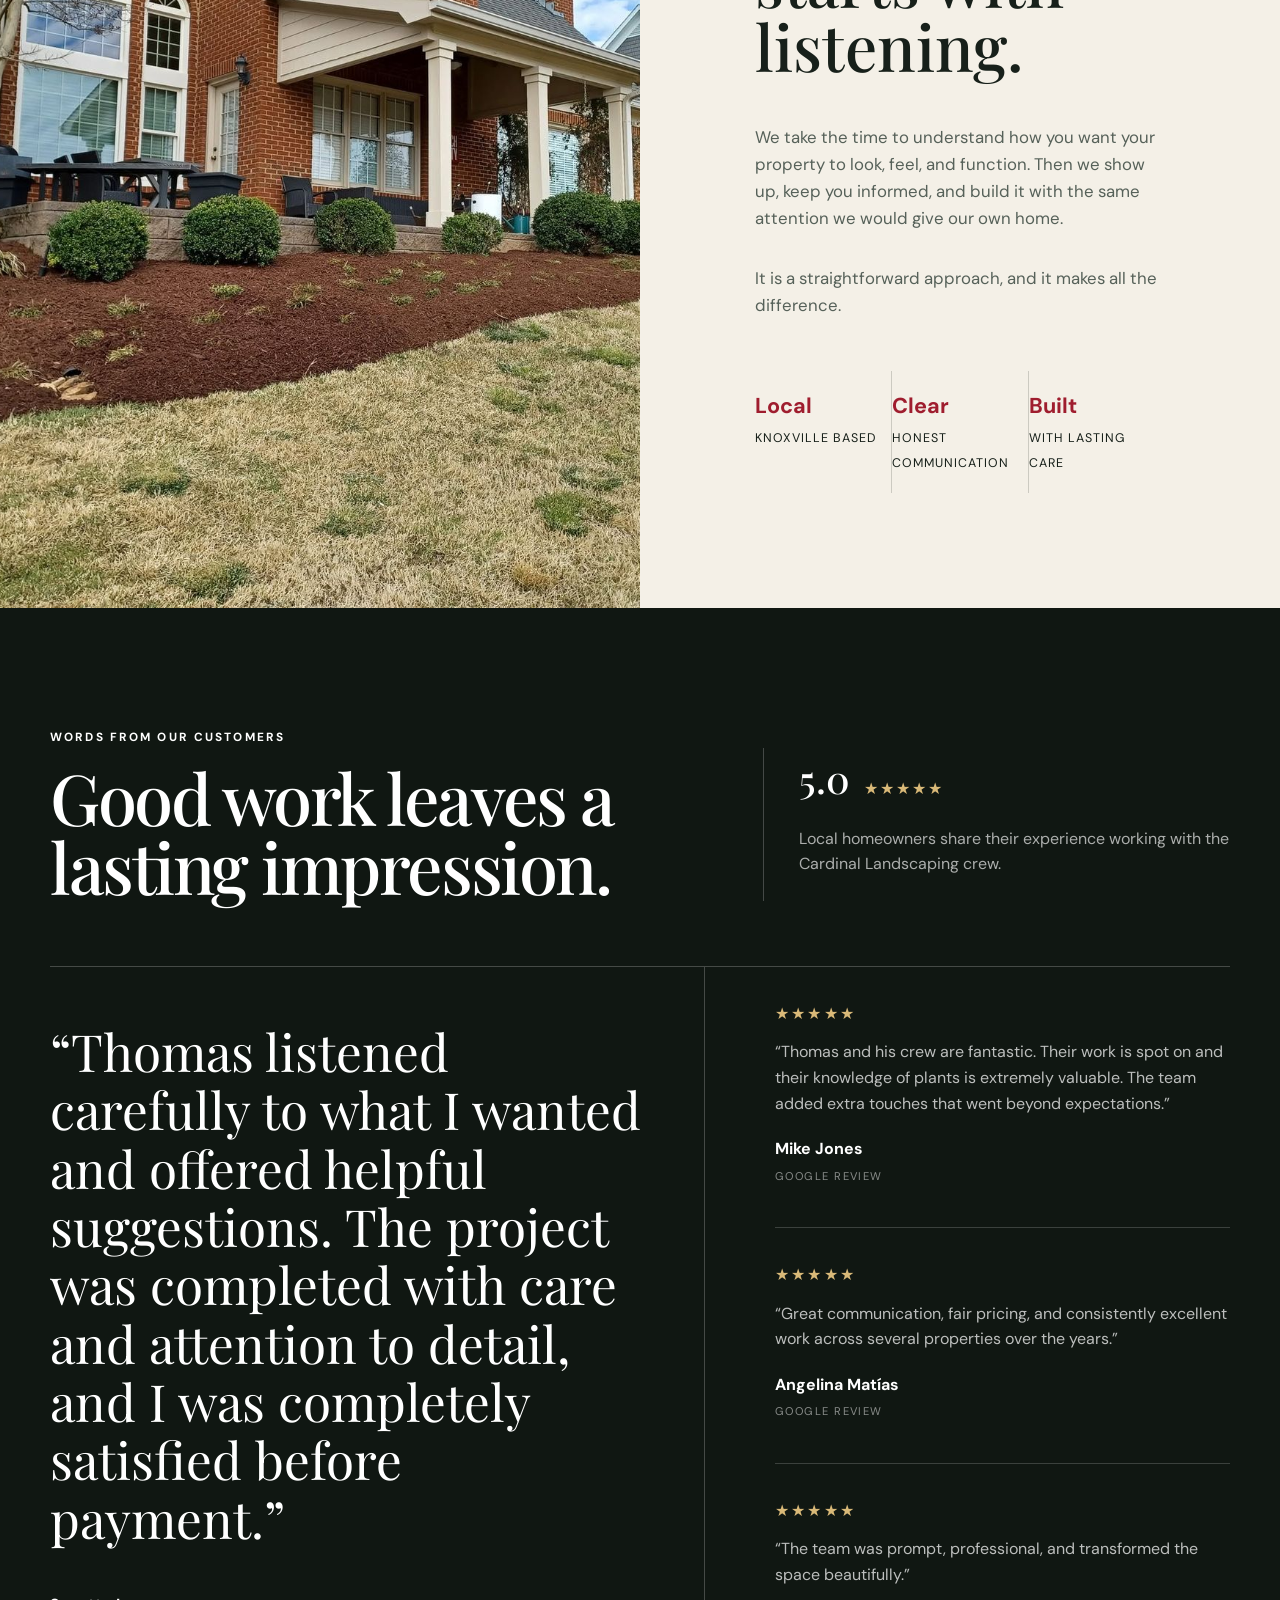
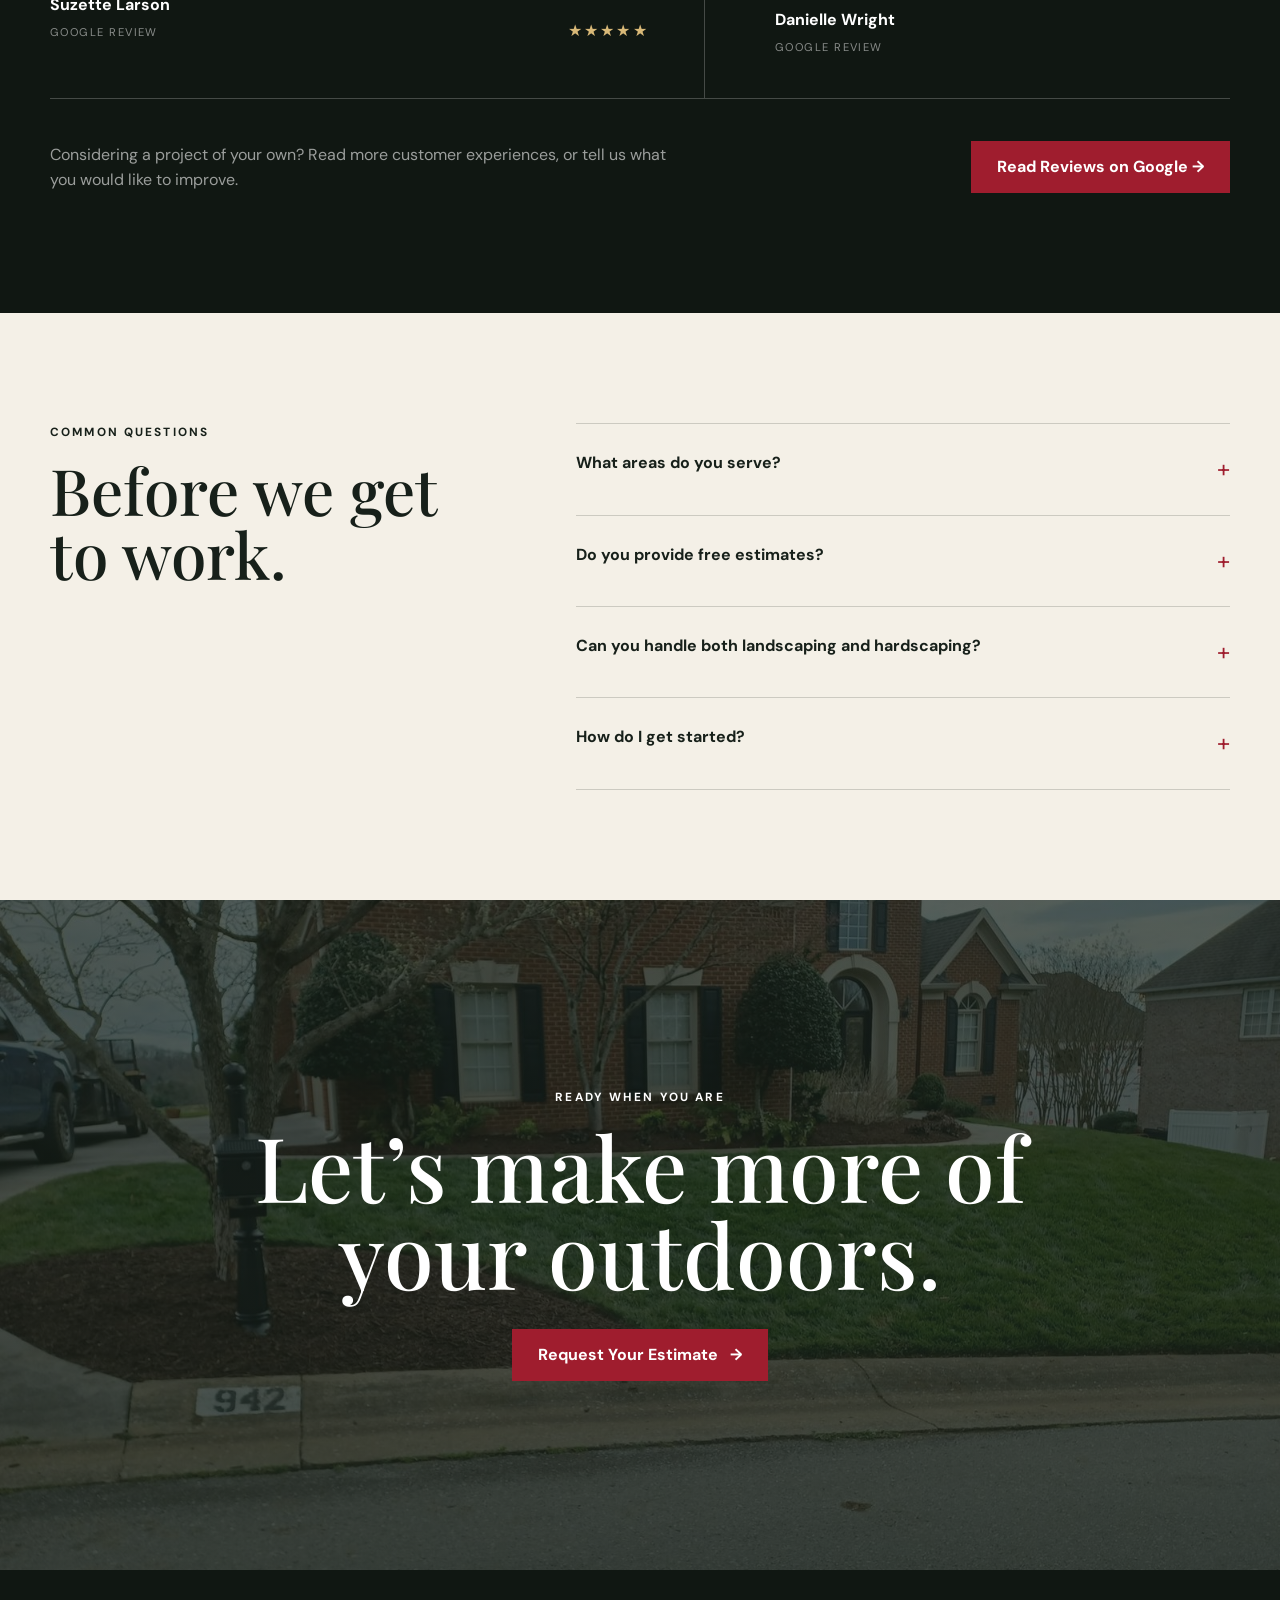
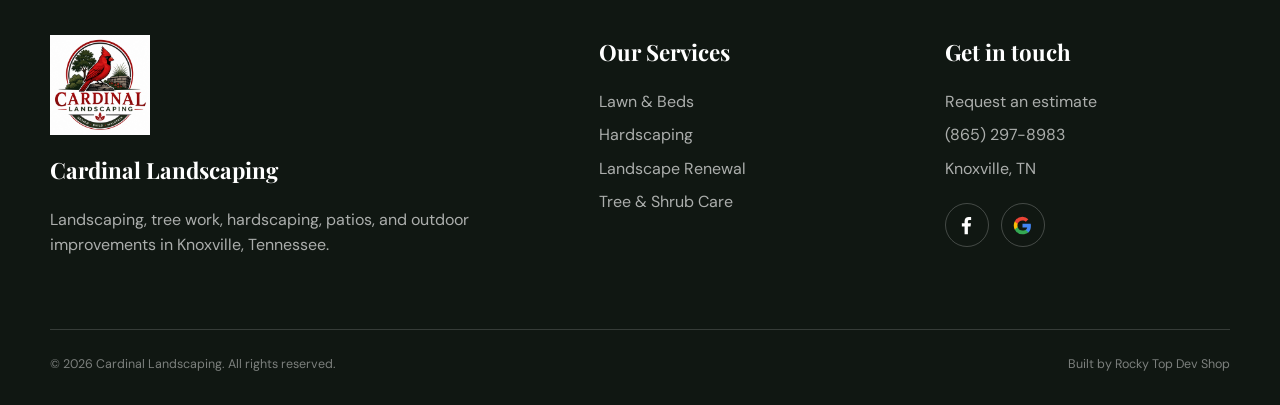
==== commit 3f81f9b5: "Fix stretched footer logo aspect ratio; add FAQPage and service catalog schema for AI/answer-engine " ====
--- a/index.html
+++ b/index.html
@@ -39,12 +39,15 @@
     .reviews { padding:120px 0; color:#fff; background:#101712; } .reviews-head { display:grid; grid-template-columns:1.15fr .85fr; gap:80px; align-items:end; margin-bottom:65px; } .reviews-head h2 { max-width:720px; margin:0; font-size:clamp(3rem,5.5vw,5.5rem); line-height:.98; letter-spacing:-.035em; } .reviews-summary { padding-left:35px; border-left:1px solid rgba(255,255,255,.22); } .reviews-summary p { margin:16px 0 24px; color:rgba(255,255,255,.65); } .google-rating { display:flex; align-items:baseline; gap:14px; } .google-rating strong { font-family:"Playfair Display",serif; font-size:2.4rem; font-weight:500; } .review-stars { color:#d9b978; letter-spacing:.14em; } .reviews-grid { display:grid; grid-template-columns:1.18fr .82fr; gap:70px; border-top:1px solid rgba(255,255,255,.22); border-bottom:1px solid rgba(255,255,255,.22); } .featured-review { display:flex; flex-direction:column; justify-content:space-between; min-height:520px; padding:55px 55px 55px 0; border-right:1px solid rgba(255,255,255,.22); } .featured-review blockquote { margin:0; font-family:"Playfair Display",serif; font-size:clamp(2.25rem,4vw,4rem); line-height:1.14; } .review-source { display:flex; justify-content:space-between; gap:20px; align-items:end; margin-top:45px; } .review-author strong { display:block; font-size:1rem; } .review-author span { color:rgba(255,255,255,.5); font-size:.7rem; letter-spacing:.13em; text-transform:uppercase; } .supporting-reviews { display:grid; } .supporting-review { padding:34px 0; border-bottom:1px solid rgba(255,255,255,.18); } .supporting-review:last-child { border-bottom:0; } .supporting-review p { margin:13px 0 20px; color:rgba(255,255,255,.72); font-size:1rem; } .supporting-review .review-source { margin-top:0; } .reviews-action { display:flex; justify-content:space-between; gap:30px; align-items:center; padding-top:42px; } .reviews-action p { max-width:620px; margin:0; color:rgba(255,255,255,.58); } .reviews-action .button { flex-shrink:0; }
     .faq { padding:110px 0; background:var(--cream); } .faq-grid { display:grid; grid-template-columns:.8fr 1.2fr; gap:90px; } .faq h2 { margin:0; font-size:clamp(3rem,5vw,5rem); line-height:1; } details { border-top:1px solid var(--line); } details:last-child { border-bottom:1px solid var(--line); } summary { display:flex; justify-content:space-between; gap:20px; padding:26px 0; cursor:pointer; list-style:none; font-weight:700; } summary::-webkit-details-marker { display:none; } summary::after { content:"+"; color:var(--red); font-size:1.5rem; font-weight:400; } details[open] summary::after { content:"−"; } details p { margin:-8px 50px 28px 0; color:#59635b; }
     .cta { position:relative; min-height:670px; display:grid; place-items:center; color:#fff; text-align:center; background:linear-gradient(rgba(23,32,26,.72),rgba(23,32,26,.78)),url("images/project Images/cardJob1_3.jpg") center 54%/cover; } .cta-inner { max-width:880px; padding:100px 24px; } .cta h2 { margin:0 0 32px; font-size:clamp(3.2rem,7vw,6.5rem); line-height:.97; }
-    footer { padding:65px 0 30px; color:#fff; background:#101712; } .footer-grid { display:grid; grid-template-columns:1.2fr .7fr .7fr; gap:60px; padding-bottom:55px; } .footer-logo { width:100px; margin-bottom:18px; } footer h3 { margin:0 0 18px; font-family:"Playfair Display",serif; font-size:1.4rem; } footer p,footer a { color:rgba(255,255,255,.65); } footer a { display:block; margin:8px 0; text-decoration:none; } footer a:hover { color:#fff; } .footer-socials { display:flex; gap:12px; margin-top:22px; } footer .social-link { display:inline-flex; align-items:center; justify-content:center; width:44px; height:44px; margin:0; border:1px solid rgba(255,255,255,.22); border-radius:50%; color:#fff; transition:.2s ease; } footer .social-link:hover { border-color:#fff; background:rgba(255,255,255,.08); transform:translateY(-2px); } .social-link svg { width:21px; height:21px; } .copyright { display:flex; justify-content:space-between; gap:20px; padding-top:25px; border-top:1px solid rgba(255,255,255,.16); color:rgba(255,255,255,.45); font-size:.78rem; } .copyright a { display:inline; margin:0; color:inherit; text-decoration:none; }
+    footer { padding:65px 0 30px; color:#fff; background:#101712; } .footer-grid { display:grid; grid-template-columns:1.2fr .7fr .7fr; gap:60px; padding-bottom:55px; } .footer-logo { display:block; width:100px; height:auto; margin-bottom:18px; } footer h3 { margin:0 0 18px; font-family:"Playfair Display",serif; font-size:1.4rem; } footer p,footer a { color:rgba(255,255,255,.65); } footer a { display:block; margin:8px 0; text-decoration:none; } footer a:hover { color:#fff; } .footer-socials { display:flex; gap:12px; margin-top:22px; } footer .social-link { display:inline-flex; align-items:center; justify-content:center; width:44px; height:44px; margin:0; border:1px solid rgba(255,255,255,.22); border-radius:50%; color:#fff; transition:.2s ease; } footer .social-link:hover { border-color:#fff; background:rgba(255,255,255,.08); transform:translateY(-2px); } .social-link svg { width:21px; height:21px; } .copyright { display:flex; justify-content:space-between; gap:20px; padding-top:25px; border-top:1px solid rgba(255,255,255,.16); color:rgba(255,255,255,.45); font-size:.78rem; } .copyright a { display:inline; margin:0; color:inherit; text-decoration:none; }
     @media(max-width:900px){.nav{min-height:90px}.brand img{width:62px;height:62px}.nav-links{display:none;position:absolute;top:90px;left:0;right:0;padding:24px;background:var(--ink);flex-direction:column;align-items:stretch}.nav-links.open{display:flex}.menu-toggle{display:block}.service-menu-button{width:100%;padding:10px 0;text-align:left}.service-submenu{position:static;display:none;width:100%;visibility:visible;opacity:1;transform:none;box-shadow:none;margin-top:4px}.service-menu.open .service-submenu{display:block}.hero{min-height:760px}.intro-grid,.faq-grid,.reviews-head{grid-template-columns:1fr;gap:35px}.intro-copy{margin:0}.project-card,.project-card.wide{min-height:520px}.section-head{display:block}.section-head p{margin-top:25px}.service{grid-template-columns:45px 1fr}.service p{grid-column:2}.story{grid-template-columns:1fr}.story-image{height:520px}.reviews-summary{padding:28px 0 0;border-top:1px solid rgba(255,255,255,.22);border-left:0}.reviews-grid{grid-template-columns:1fr;gap:0}.featured-review{min-height:auto;padding:50px 0;border-right:0;border-bottom:1px solid rgba(255,255,255,.22)}.footer-grid{grid-template-columns:1fr 1fr}}
     @media(max-width:640px){.shell{width:min(100% - 30px,1180px)}.brand-name span{display:none}.brand-name strong{font-size:1.12rem}.hero{min-height:700px}.hero-content{padding:170px 0 60px}.hero h1{font-size:clamp(3rem,15vw,4.5rem)}.hero-foot{flex-direction:column;gap:8px}.intro,.services,.reviews,.faq{padding:80px 0}.project-grid{grid-template-columns:1fr}.project-card.wide{grid-column:auto}.project-card,.project-card.wide{min-height:470px}.project-info{inset:auto 24px 24px}.service{grid-template-columns:36px 1fr;gap:14px}.story-image{height:390px}.story-copy{padding:70px 24px}.promise{grid-template-columns:1fr;background:transparent}.featured-review blockquote{font-size:2rem}.review-source,.reviews-action{align-items:flex-start;flex-direction:column}.reviews-action .button{width:100%}.footer-grid{grid-template-columns:1fr;gap:35px}.copyright{flex-direction:column}}
   </style>
   <script type="application/ld+json">
-    {"@context":"https://schema.org","@type":"LandscapingBusiness","@id":"https://cardinaltreeserviceknox.com/#business","name":"Cardinal Landscaping","url":"https://cardinaltreeserviceknox.com/","logo":"https://cardinaltreeserviceknox.com/images/cardinal_logo.png","image":"https://cardinaltreeserviceknox.com/images/project%20Images/485156194_23894635356803899_7988230476543092178_n.jpg","telephone":"+1-865-297-8983","areaServed":[{"@type":"City","name":"Knoxville"},{"@type":"AdministrativeArea","name":"East Tennessee"}],"sameAs":["https://www.facebook.com/cardinallandscapingtn"]}
+    {"@context":"https://schema.org","@type":"LandscapingBusiness","@id":"https://cardinaltreeserviceknox.com/#business","name":"Cardinal Landscaping","url":"https://cardinaltreeserviceknox.com/","logo":"https://cardinaltreeserviceknox.com/images/cardinal_logo.png","image":"https://cardinaltreeserviceknox.com/images/project%20Images/485156194_23894635356803899_7988230476543092178_n.jpg","telephone":"+1-865-297-8983","areaServed":[{"@type":"City","name":"Knoxville"},{"@type":"AdministrativeArea","name":"East Tennessee"}],"sameAs":["https://www.facebook.com/cardinallandscapingtn"],"hasOfferCatalog":{"@type":"OfferCatalog","name":"Cardinal Landscaping Services","itemListElement":[{"@type":"Offer","itemOffered":{"@id":"https://cardinaltreeserviceknox.com/lawn-and-beds.html#service"}},{"@type":"Offer","itemOffered":{"@id":"https://cardinaltreeserviceknox.com/hardscaping.html#service"}},{"@type":"Offer","itemOffered":{"@id":"https://cardinaltreeserviceknox.com/landscape-renewal.html#service"}},{"@type":"Offer","itemOffered":{"@id":"https://cardinaltreeserviceknox.com/tree-and-shrub-care.html#service"}}]}}
+  </script>
+  <script type="application/ld+json">
+    {"@context":"https://schema.org","@type":"FAQPage","mainEntity":[{"@type":"Question","name":"What areas do you serve?","acceptedAnswer":{"@type":"Answer","text":"We serve Knoxville and surrounding communities throughout East Tennessee. Call us with your address and we will quickly confirm availability."}},{"@type":"Question","name":"Do you provide free estimates?","acceptedAnswer":{"@type":"Answer","text":"Yes. We will discuss your goals, take a look at the property, and provide a clear estimate before work begins."}},{"@type":"Question","name":"Can you handle both landscaping and hardscaping?","acceptedAnswer":{"@type":"Answer","text":"Yes. Our work ranges from planting, beds, cleanup, and tree care to patios, walkways, fire pits, and broader outdoor transformations."}},{"@type":"Question","name":"How do I get started?","acceptedAnswer":{"@type":"Answer","text":"Call Cardinal at (865) 297-8983. Tell us what you have in mind and we will arrange the next step."}}]}
   </script>
 </head>
 <body>
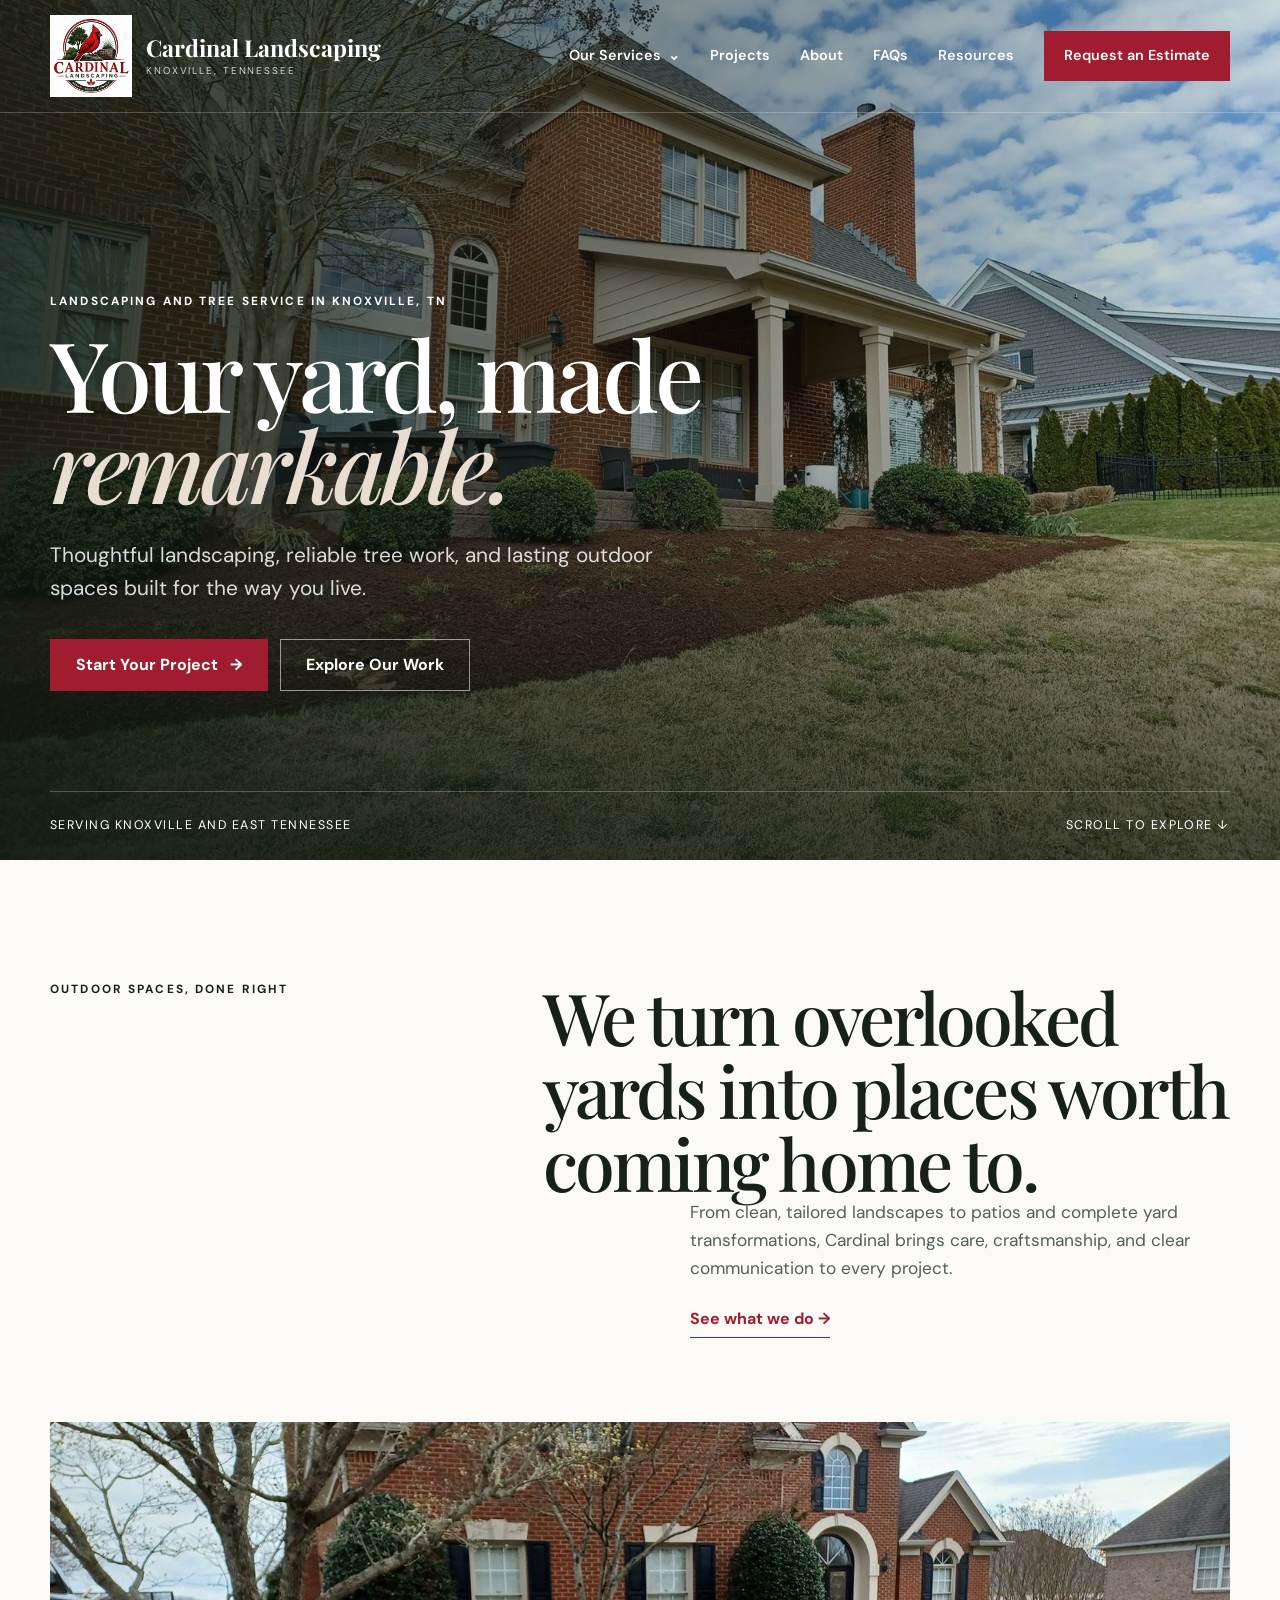
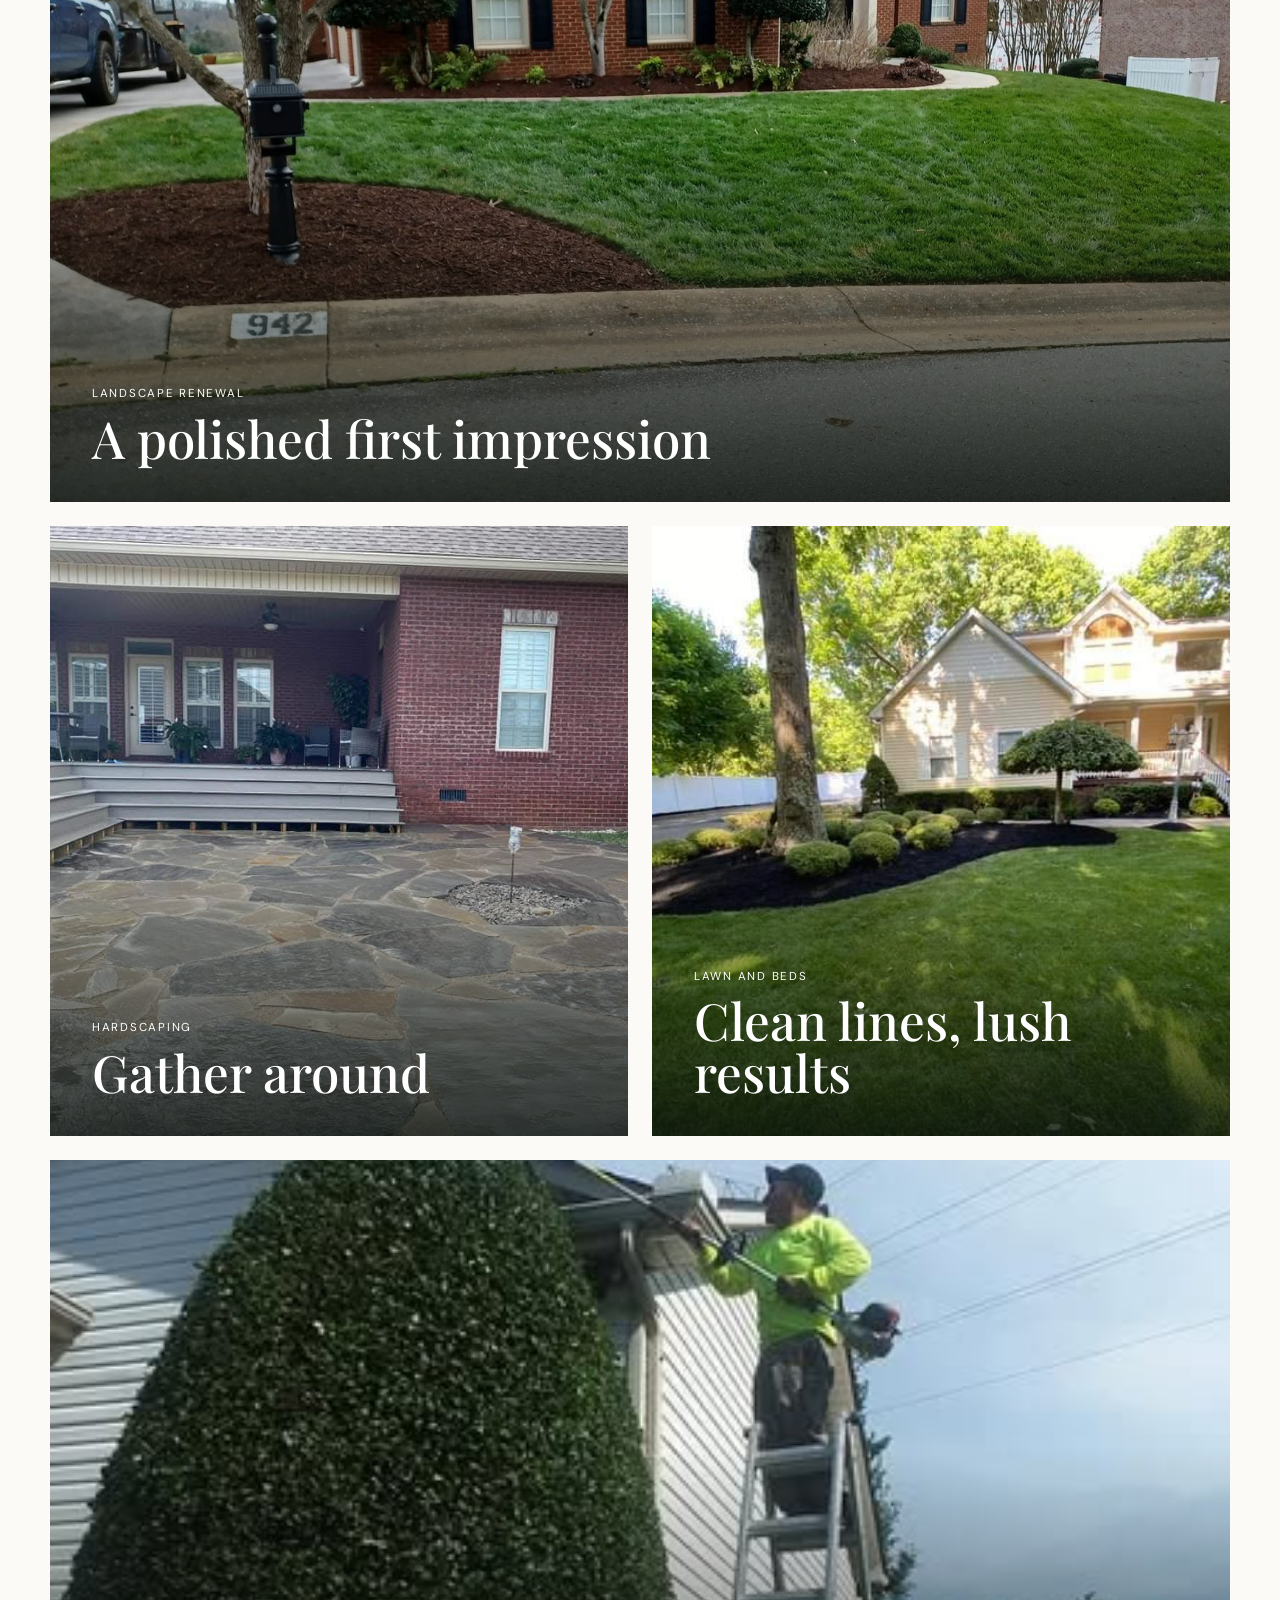
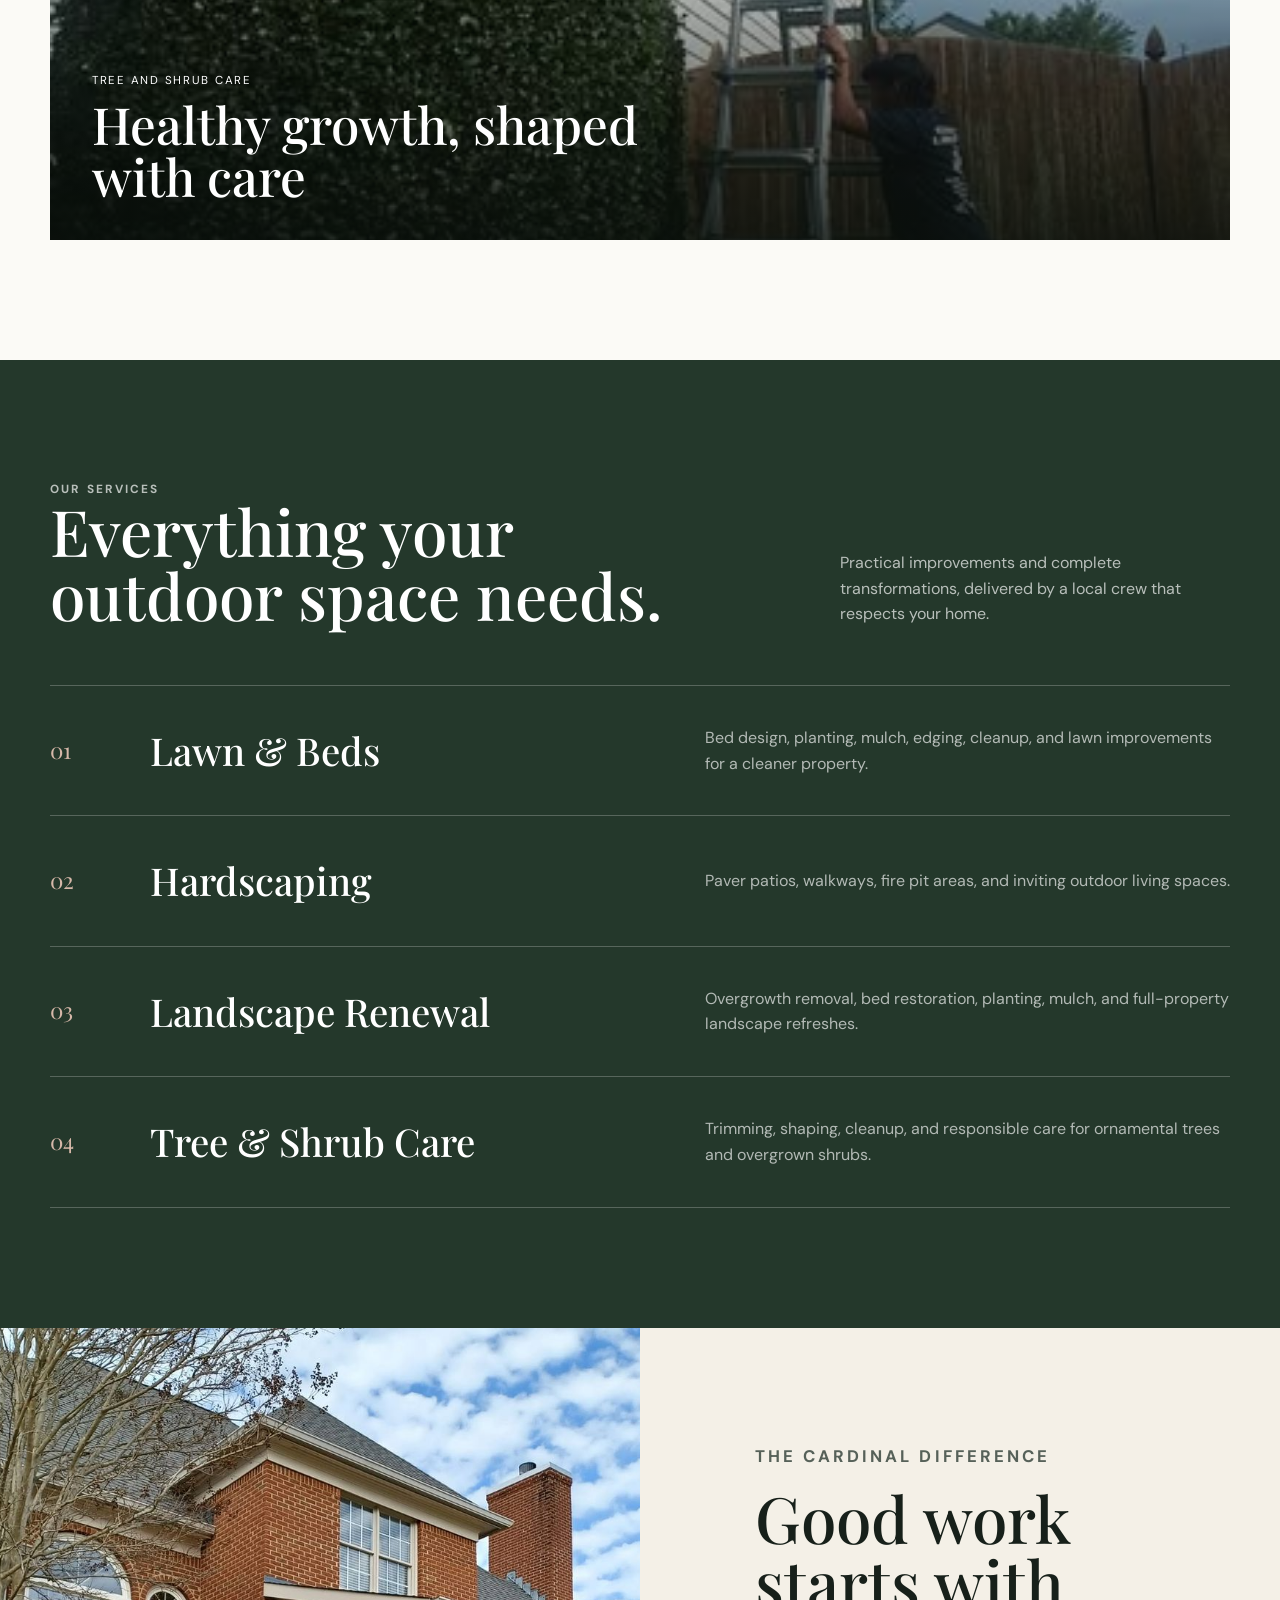
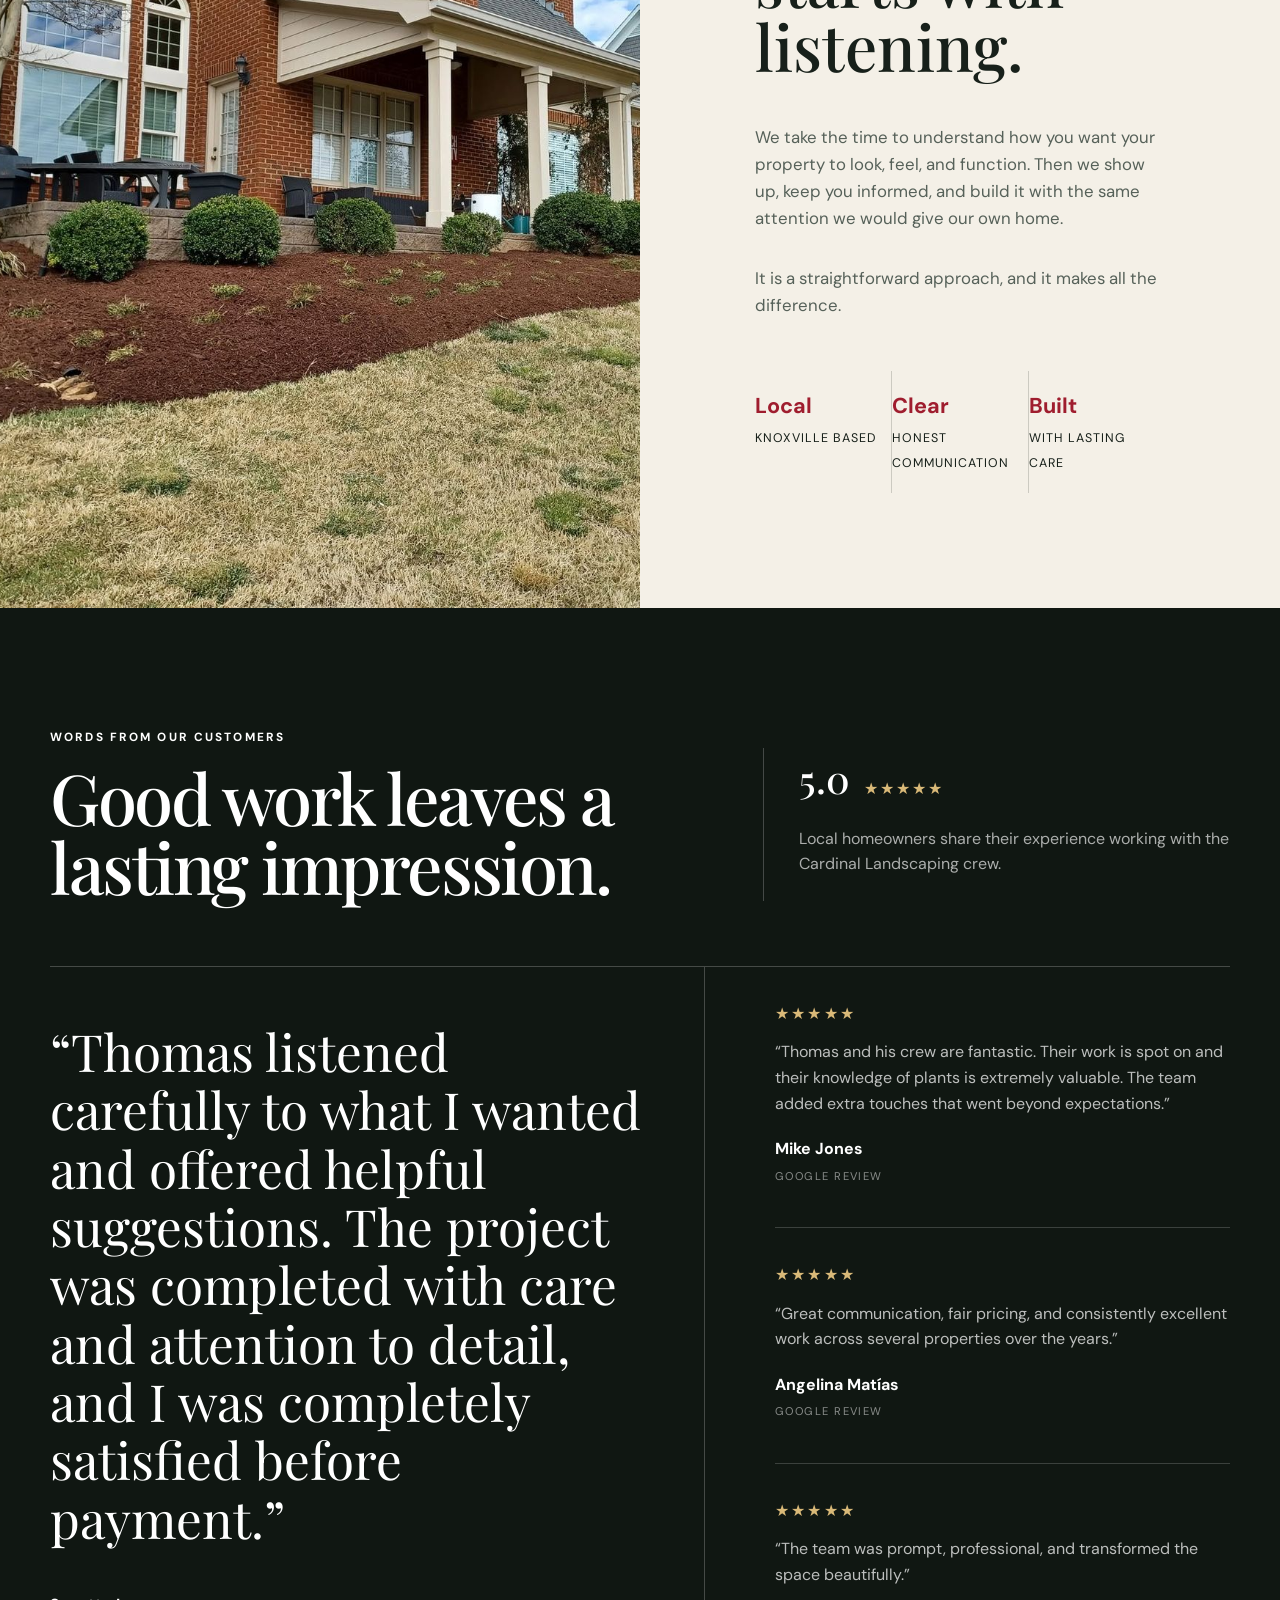
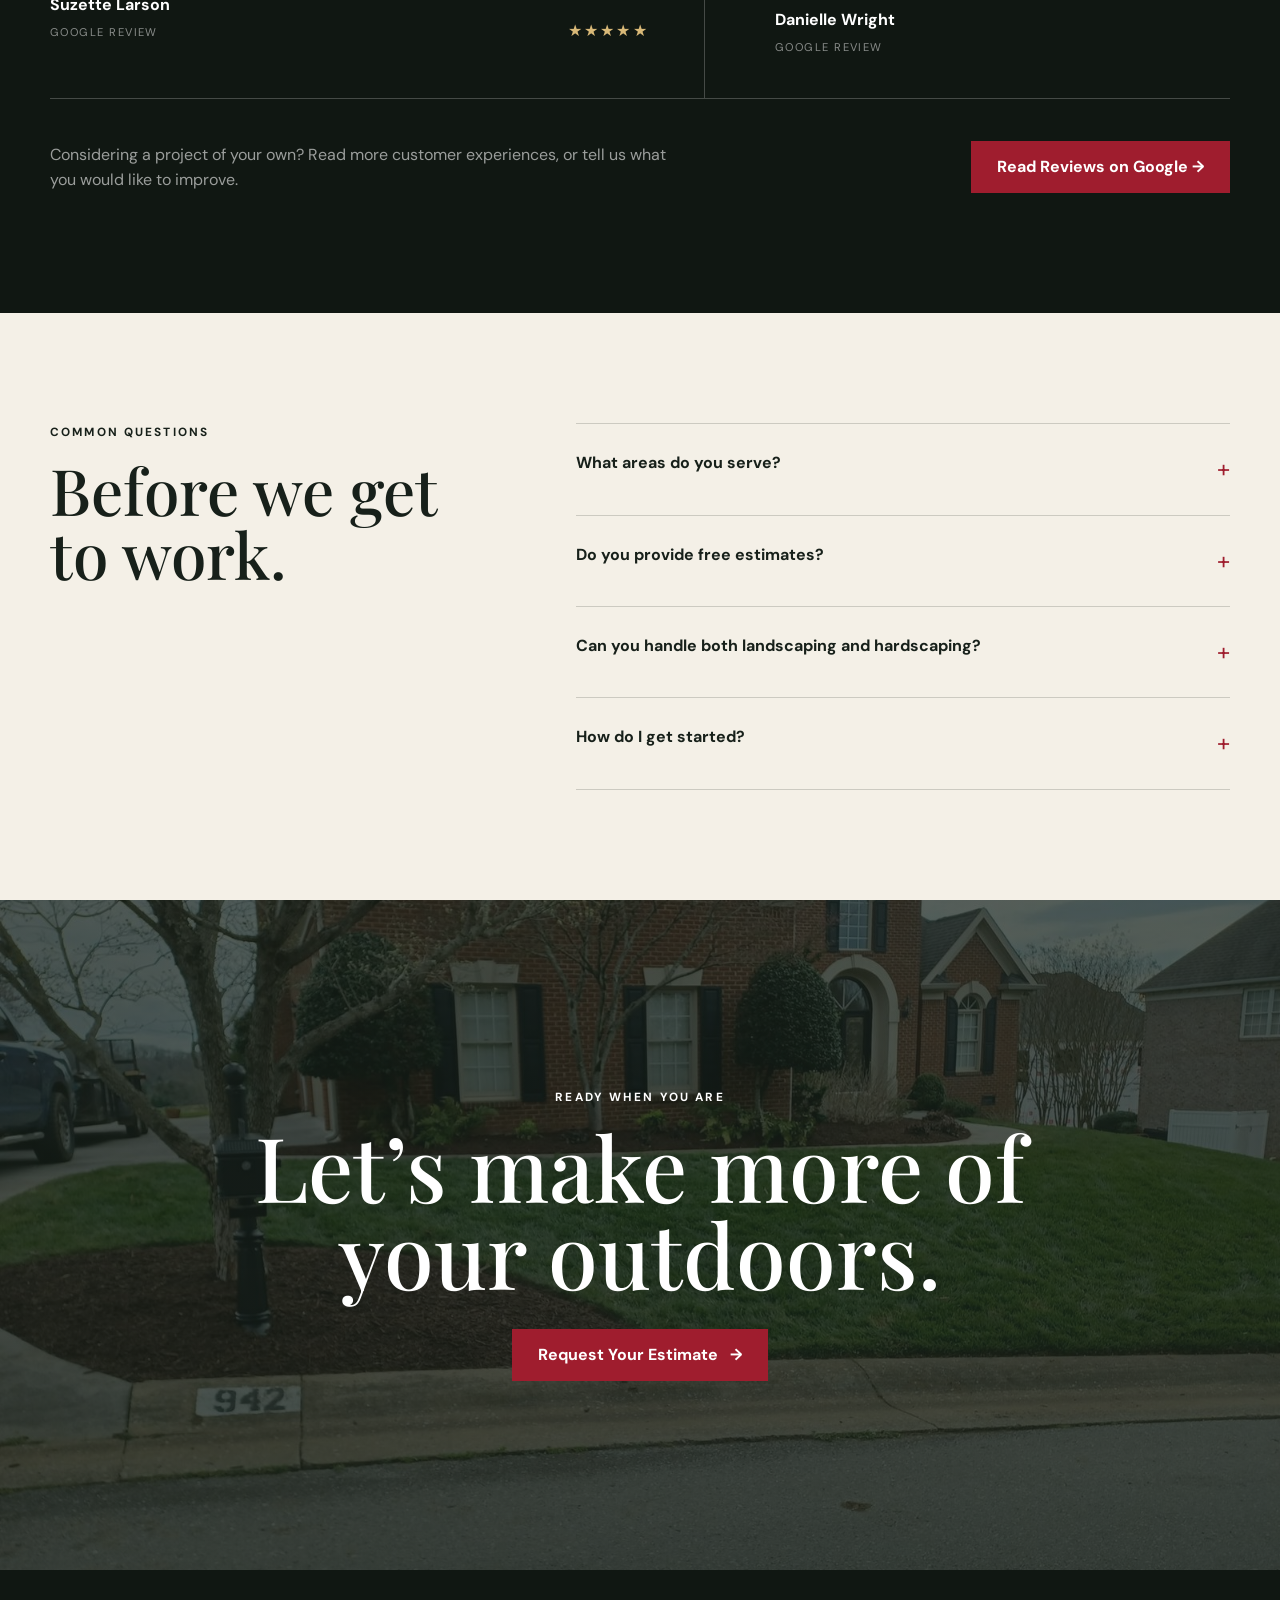
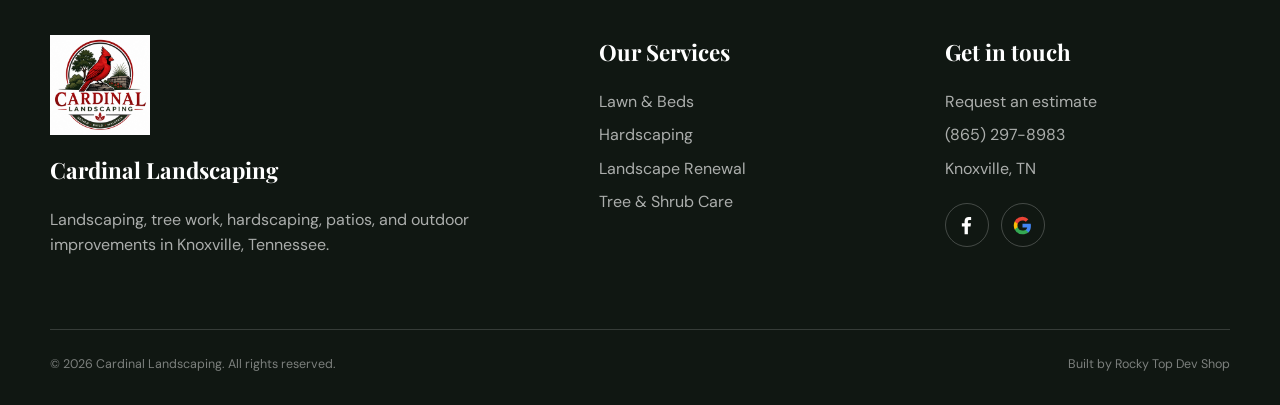
==== commit f42c93d0: "Strengthen homepage Knoxville landscaping and tree-service targeting" ====
--- a/index.html
+++ b/index.html
@@ -4,8 +4,8 @@
   <meta charset="utf-8">
   <meta name="viewport" content="width=device-width, initial-scale=1">
   <link rel="canonical" href="https://cardinaltreeserviceknox.com/">
-  <title>Cardinal Landscaping | Knoxville Landscaping &amp; Design</title>
-  <meta name="description" content="Knoxville landscaping company for lawn and beds, hardscaping, landscape renewal, and tree and shrub care. Call Cardinal Landscaping for a free estimate.">
+  <title>Landscaping &amp; Tree Service Knoxville TN | Cardinal</title>
+  <meta name="description" content="Cardinal Landscaping and Tree Service provides landscaping, tree service, tree removal, hardscaping and outdoor improvements in Knoxville, TN. Free estimates.">
   <meta property="og:type" content="website">
   <meta property="og:title" content="Cardinal Landscaping | Knoxville, TN">
   <meta property="og:description" content="Landscape renewal, lawn and beds, hardscaping, and tree and shrub care for Knoxville homeowners.">
@@ -44,16 +44,16 @@
     @media(max-width:640px){.shell{width:min(100% - 30px,1180px)}.brand-name span{display:none}.brand-name strong{font-size:1.12rem}.hero{min-height:700px}.hero-content{padding:170px 0 60px}.hero h1{font-size:clamp(3rem,15vw,4.5rem)}.hero-foot{flex-direction:column;gap:8px}.intro,.services,.reviews,.faq{padding:80px 0}.project-grid{grid-template-columns:1fr}.project-card.wide{grid-column:auto}.project-card,.project-card.wide{min-height:470px}.project-info{inset:auto 24px 24px}.service{grid-template-columns:36px 1fr;gap:14px}.story-image{height:390px}.story-copy{padding:70px 24px}.promise{grid-template-columns:1fr;background:transparent}.featured-review blockquote{font-size:2rem}.review-source,.reviews-action{align-items:flex-start;flex-direction:column}.reviews-action .button{width:100%}.footer-grid{grid-template-columns:1fr;gap:35px}.copyright{flex-direction:column}}
   </style>
   <script type="application/ld+json">
-    {"@context":"https://schema.org","@type":"LandscapingBusiness","@id":"https://cardinaltreeserviceknox.com/#business","name":"Cardinal Landscaping","url":"https://cardinaltreeserviceknox.com/","logo":"https://cardinaltreeserviceknox.com/images/cardinal_logo.png","image":"https://cardinaltreeserviceknox.com/images/project%20Images/485156194_23894635356803899_7988230476543092178_n.jpg","telephone":"+1-865-297-8983","areaServed":[{"@type":"City","name":"Knoxville"},{"@type":"AdministrativeArea","name":"East Tennessee"}],"sameAs":["https://www.facebook.com/cardinallandscapingtn"],"hasOfferCatalog":{"@type":"OfferCatalog","name":"Cardinal Landscaping Services","itemListElement":[{"@type":"Offer","itemOffered":{"@id":"https://cardinaltreeserviceknox.com/lawn-and-beds.html#service"}},{"@type":"Offer","itemOffered":{"@id":"https://cardinaltreeserviceknox.com/hardscaping.html#service"}},{"@type":"Offer","itemOffered":{"@id":"https://cardinaltreeserviceknox.com/landscape-renewal.html#service"}},{"@type":"Offer","itemOffered":{"@id":"https://cardinaltreeserviceknox.com/tree-and-shrub-care.html#service"}}]}}
+    {"@context":"https://schema.org","@type":"LandscapingBusiness","@id":"https://cardinaltreeserviceknox.com/#business","name":"Cardinal Landscaping and Tree Service","url":"https://cardinaltreeserviceknox.com/","logo":"https://cardinaltreeserviceknox.com/images/cardinal_logo.png","image":"https://cardinaltreeserviceknox.com/images/project%20Images/485156194_23894635356803899_7988230476543092178_n.jpg","telephone":"+1-865-297-8983","areaServed":[{"@type":"City","name":"Knoxville"},{"@type":"AdministrativeArea","name":"East Tennessee"}],"sameAs":["https://www.facebook.com/cardinallandscapingtn"],"hasOfferCatalog":{"@type":"OfferCatalog","name":"Cardinal Landscaping Services","itemListElement":[{"@type":"Offer","itemOffered":{"@id":"https://cardinaltreeserviceknox.com/lawn-and-beds.html#service"}},{"@type":"Offer","itemOffered":{"@id":"https://cardinaltreeserviceknox.com/hardscaping.html#service"}},{"@type":"Offer","itemOffered":{"@id":"https://cardinaltreeserviceknox.com/landscape-renewal.html#service"}},{"@type":"Offer","itemOffered":{"@id":"https://cardinaltreeserviceknox.com/tree-and-shrub-care.html#service"}}]}}
   </script>
   <script type="application/ld+json">
     {"@context":"https://schema.org","@type":"FAQPage","mainEntity":[{"@type":"Question","name":"What areas do you serve?","acceptedAnswer":{"@type":"Answer","text":"We serve Knoxville and surrounding communities throughout East Tennessee. Call us with your address and we will quickly confirm availability."}},{"@type":"Question","name":"Do you provide free estimates?","acceptedAnswer":{"@type":"Answer","text":"Yes. We will discuss your goals, take a look at the property, and provide a clear estimate before work begins."}},{"@type":"Question","name":"Can you handle both landscaping and hardscaping?","acceptedAnswer":{"@type":"Answer","text":"Yes. Our work ranges from planting, beds, cleanup, and tree care to patios, walkways, fire pits, and broader outdoor transformations."}},{"@type":"Question","name":"How do I get started?","acceptedAnswer":{"@type":"Answer","text":"Call Cardinal at (865) 297-8983. Tell us what you have in mind and we will arrange the next step."}}]}
   </script>
 </head>
 <body>
-  <header class="site-header"><div class="shell nav"><a class="brand" href="#home" aria-label="Cardinal Landscaping home"><img width="320" height="320" src="images/cardinal_logo.png" alt="Cardinal Landscaping logo"><span class="brand-name"><strong>Cardinal Landscaping</strong><span>Knoxville, Tennessee</span></span></a><button class="menu-toggle" type="button" aria-label="Open navigation" aria-expanded="false">☰</button><nav class="nav-links" aria-label="Main navigation"><div class="service-menu"><button class="service-menu-button" type="button" aria-expanded="false">Our Services</button><div class="service-submenu"><a href="lawn-and-beds.html">Lawn &amp; Beds</a><a href="hardscaping.html">Hardscaping</a><a href="landscape-renewal.html">Landscape Renewal</a><a href="tree-and-shrub-care.html">Tree &amp; Shrub Care</a></div></div><a href="#projects">Projects</a><a href="#about">About</a><a href="#faq">FAQs</a><a class="nav-call" href="contact.html">Request an Estimate</a></nav></div></header>
+  <header class="site-header"><div class="shell nav"><a class="brand" href="#home" aria-label="Cardinal Landscaping home"><img width="320" height="320" src="images/cardinal_logo.png" alt="Cardinal Landscaping logo"><span class="brand-name"><strong>Cardinal Landscaping</strong><span>Knoxville, Tennessee</span></span></a><button class="menu-toggle" type="button" aria-label="Open navigation" aria-expanded="false">☰</button><nav class="nav-links" aria-label="Main navigation"><div class="service-menu"><button class="service-menu-button" type="button" aria-expanded="false">Our Services</button><div class="service-submenu"><a href="lawn-and-beds.html">Lawn &amp; Beds</a><a href="hardscaping.html">Hardscaping</a><a href="landscape-renewal.html">Landscape Renewal</a><a href="tree-and-shrub-care.html">Tree &amp; Shrub Care</a><a href="landscaping-knoxville-tn.html">Landscaping Knoxville</a><a href="tree-service-knoxville-tn.html">Tree Service Knoxville</a><a href="tree-removal-knoxville-tn.html">Tree Removal Knoxville</a></div></div><a href="#projects">Projects</a><a href="#about">About</a><a href="#faq">FAQs</a><a class="nav-call" href="contact.html">Request an Estimate</a></nav></div></header>
   <main>
-    <section class="hero" id="home"><div class="shell"><div class="hero-content"><p class="eyebrow">Landscaping and outdoor living in Knoxville, TN</p><h1 class="serif">Your yard, made <em>remarkable.</em></h1><p class="lead">Thoughtful landscaping, reliable tree work, and lasting outdoor spaces built for the way you live.</p><div class="hero-actions"><a class="button" href="contact.html">Start Your Project <span>→</span></a><a class="button outline" href="#projects">Explore Our Work</a></div></div><div class="hero-foot"><span>Serving Knoxville and East Tennessee</span><span>Scroll to explore ↓</span></div></div></section>
+    <section class="hero" id="home"><div class="shell"><div class="hero-content"><p class="eyebrow">Landscaping and tree service in Knoxville, TN</p><h1 class="serif">Your yard, made <em>remarkable.</em></h1><p class="lead">Thoughtful landscaping, reliable tree work, and lasting outdoor spaces built for the way you live.</p><div class="hero-actions"><a class="button" href="contact.html">Start Your Project <span>→</span></a><a class="button outline" href="#projects">Explore Our Work</a></div></div><div class="hero-foot"><span>Serving Knoxville and East Tennessee</span><span>Scroll to explore ↓</span></div></div></section>
     <section class="intro"><div class="shell intro-grid"><p class="eyebrow">Outdoor spaces, done right</p><div><h2 class="serif">We turn overlooked yards into places worth coming home to.</h2><div class="intro-copy"><p>From clean, tailored landscapes to patios and complete yard transformations, Cardinal brings care, craftsmanship, and clear communication to every project.</p><a class="text-link" href="#services">See what we do →</a></div></div></div></section>
     <section class="projects" id="projects" aria-label="Featured projects"><div class="shell project-grid"><a class="project-card wide" href="landscape-renewal.html"><img width="1600" height="1200" src="images/project Images/cardJob1_3.jpg" alt="Fresh lawn and landscaped beds surrounding a brick home"><div class="project-info"><span>Landscape renewal</span><h3 class="serif">A polished first impression</h3></div></a><a class="project-card" href="hardscaping.html"><img width="960" height="720" src="images/project Images/hardscape_new.jpg" alt="Flagstone hardscape patio beside a brick home"><div class="project-info"><span>Hardscaping</span><h3 class="serif">Gather around</h3></div></a><a class="project-card" href="lawn-and-beds.html"><img width="720" height="540" src="images/project Images/cardJob2_1.jpg" alt="Manicured green lawn and garden beds"><div class="project-info"><span>Lawn and beds</span><h3 class="serif">Clean lines, lush results</h3></div></a><a class="project-card wide" href="tree-and-shrub-care.html"><img width="414" height="414" src="images/project Images/cardJob5_1.jpg" alt="Cardinal Landscaping crew trimming a tall shrub beside a Knoxville home"><div class="project-info"><span>Tree and shrub care</span><h3 class="serif">Healthy growth, shaped with care</h3></div></a></div></section>
     <section class="services" id="services"><div class="shell"><div class="section-head"><div><p class="eyebrow">Our services</p><h2 class="serif">Everything your outdoor space needs.</h2></div><p>Practical improvements and complete transformations, delivered by a local crew that respects your home.</p></div><div class="service-list"><article class="service"><span class="service-number">01</span><h3><a href="lawn-and-beds.html">Lawn &amp; Beds</a></h3><p>Bed design, planting, mulch, edging, cleanup, and lawn improvements for a cleaner property.</p></article><article class="service"><span class="service-number">02</span><h3><a href="hardscaping.html">Hardscaping</a></h3><p>Paver patios, walkways, fire pit areas, and inviting outdoor living spaces.</p></article><article class="service"><span class="service-number">03</span><h3><a href="landscape-renewal.html">Landscape Renewal</a></h3><p>Overgrowth removal, bed restoration, planting, mulch, and full-property landscape refreshes.</p></article><article class="service"><span class="service-number">04</span><h3><a href="tree-and-shrub-care.html">Tree &amp; Shrub Care</a></h3><p>Trimming, shaping, cleanup, and responsible care for ornamental trees and overgrown shrubs.</p></article></div></div></section>
